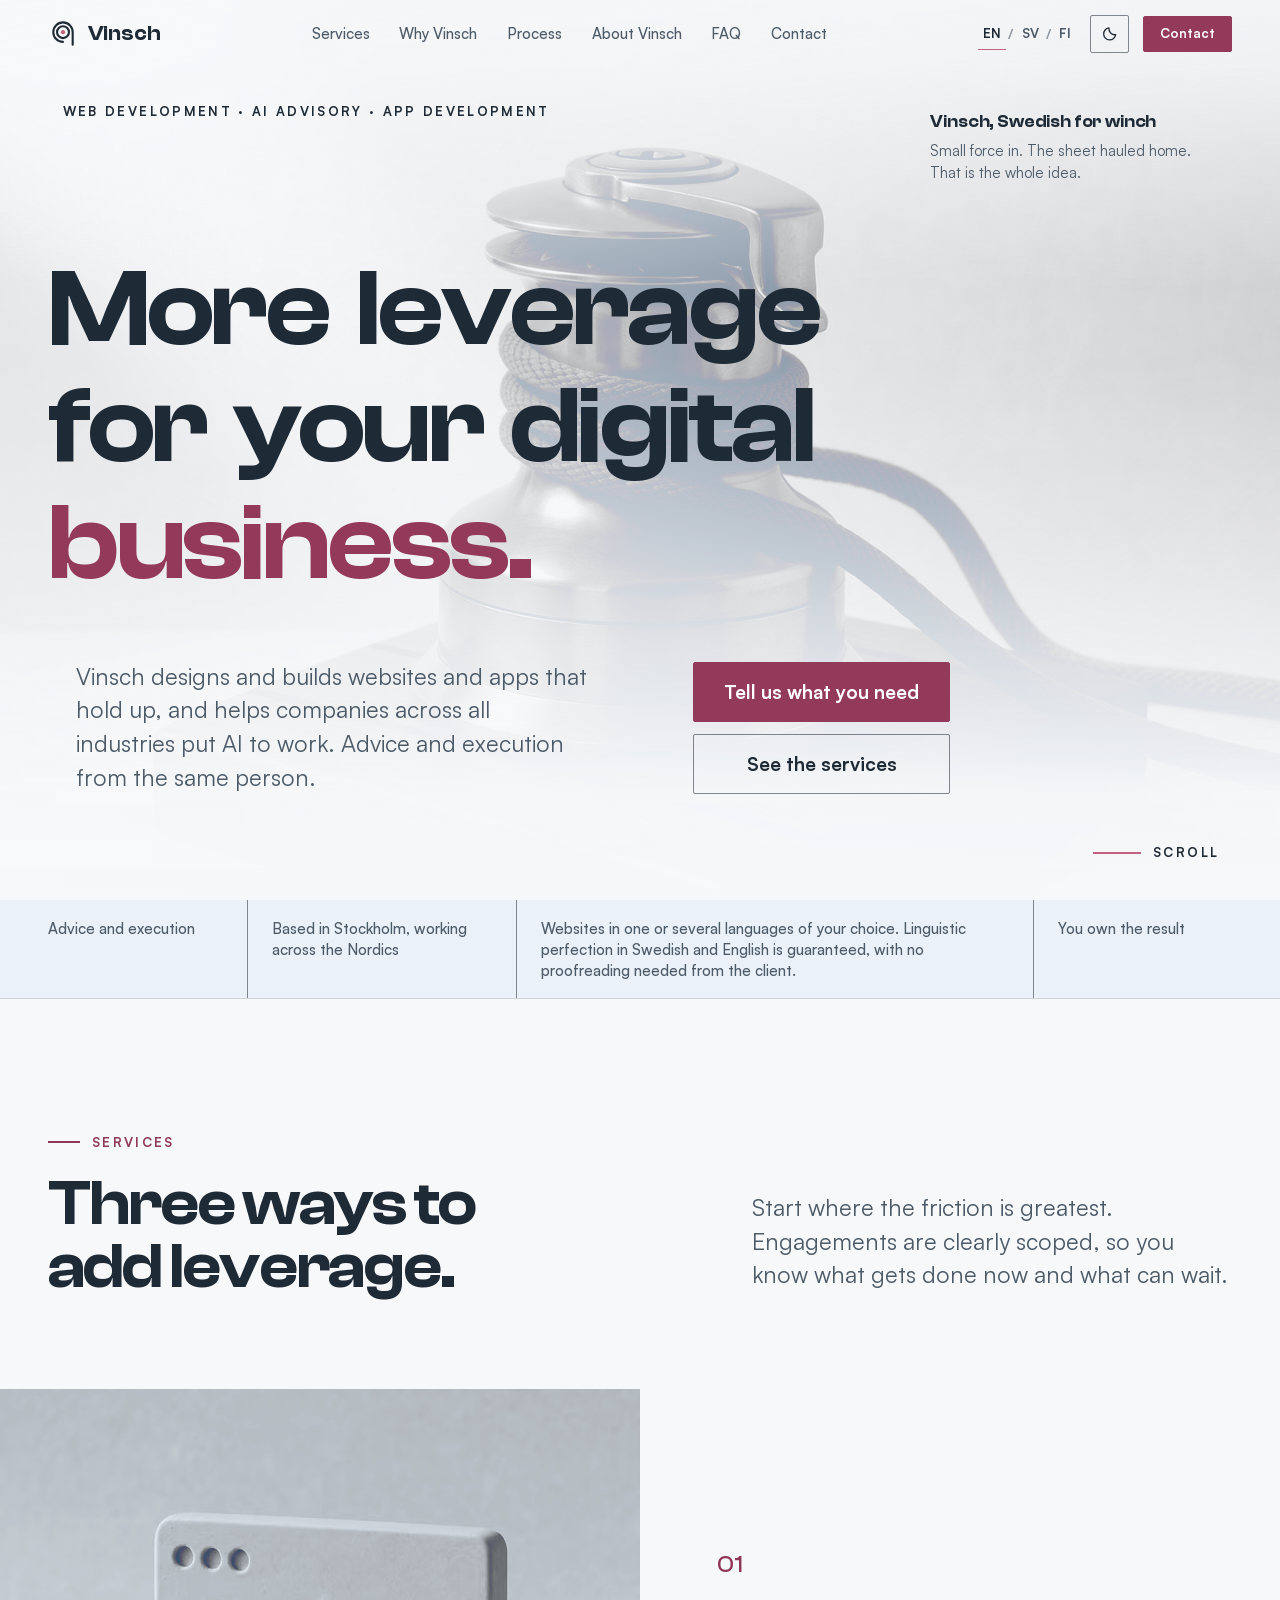
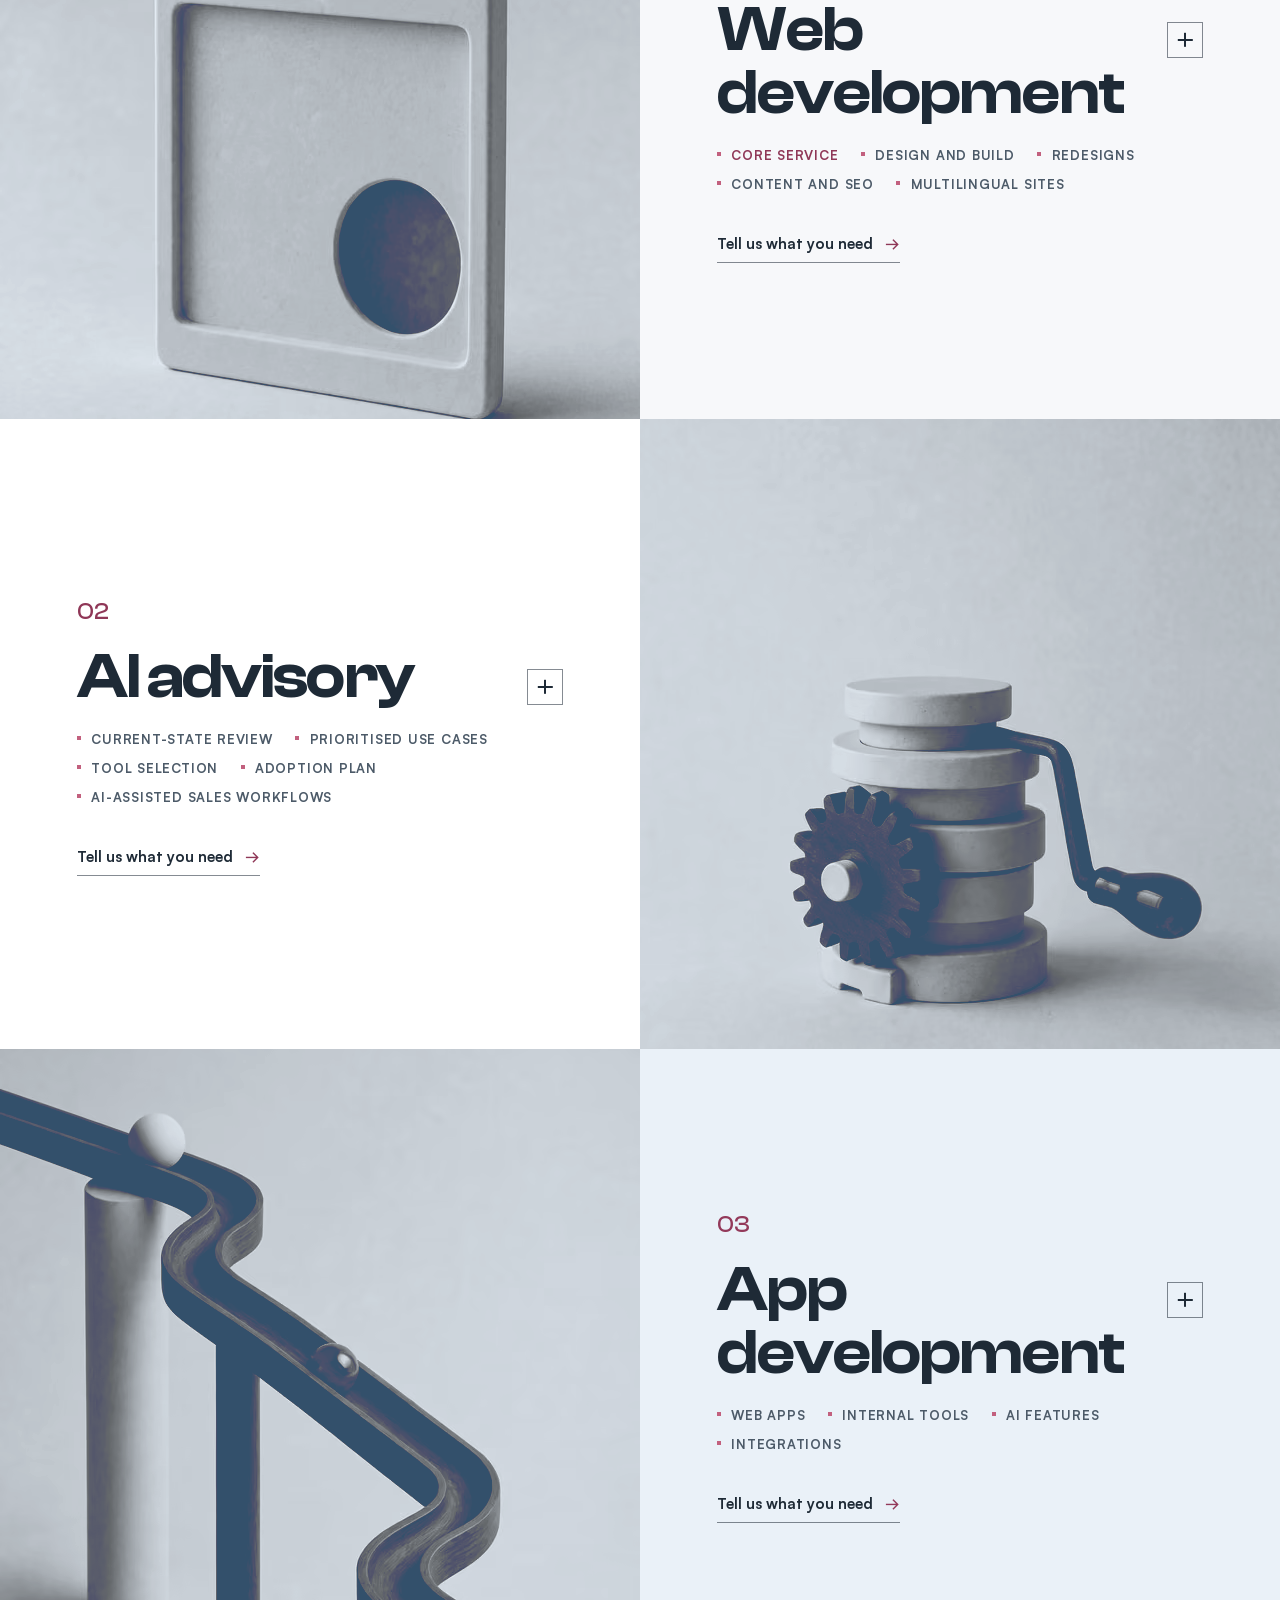
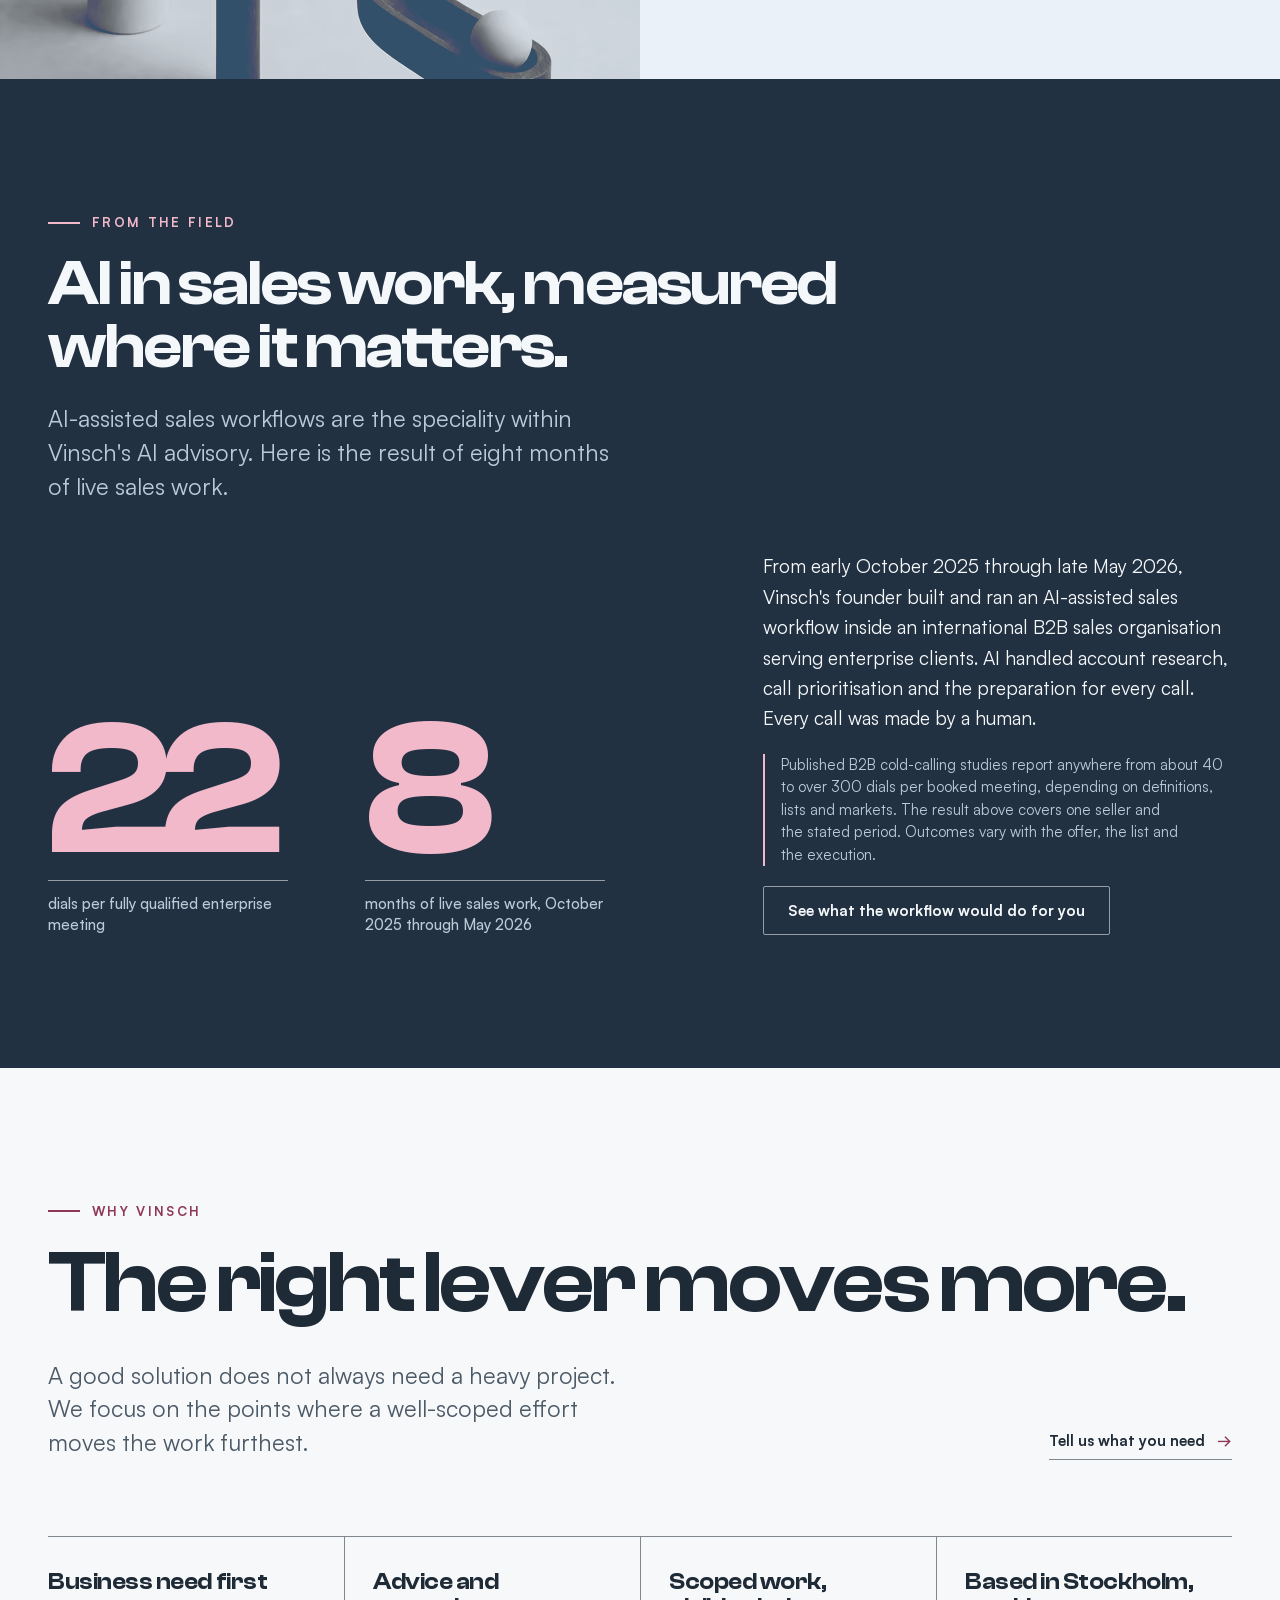
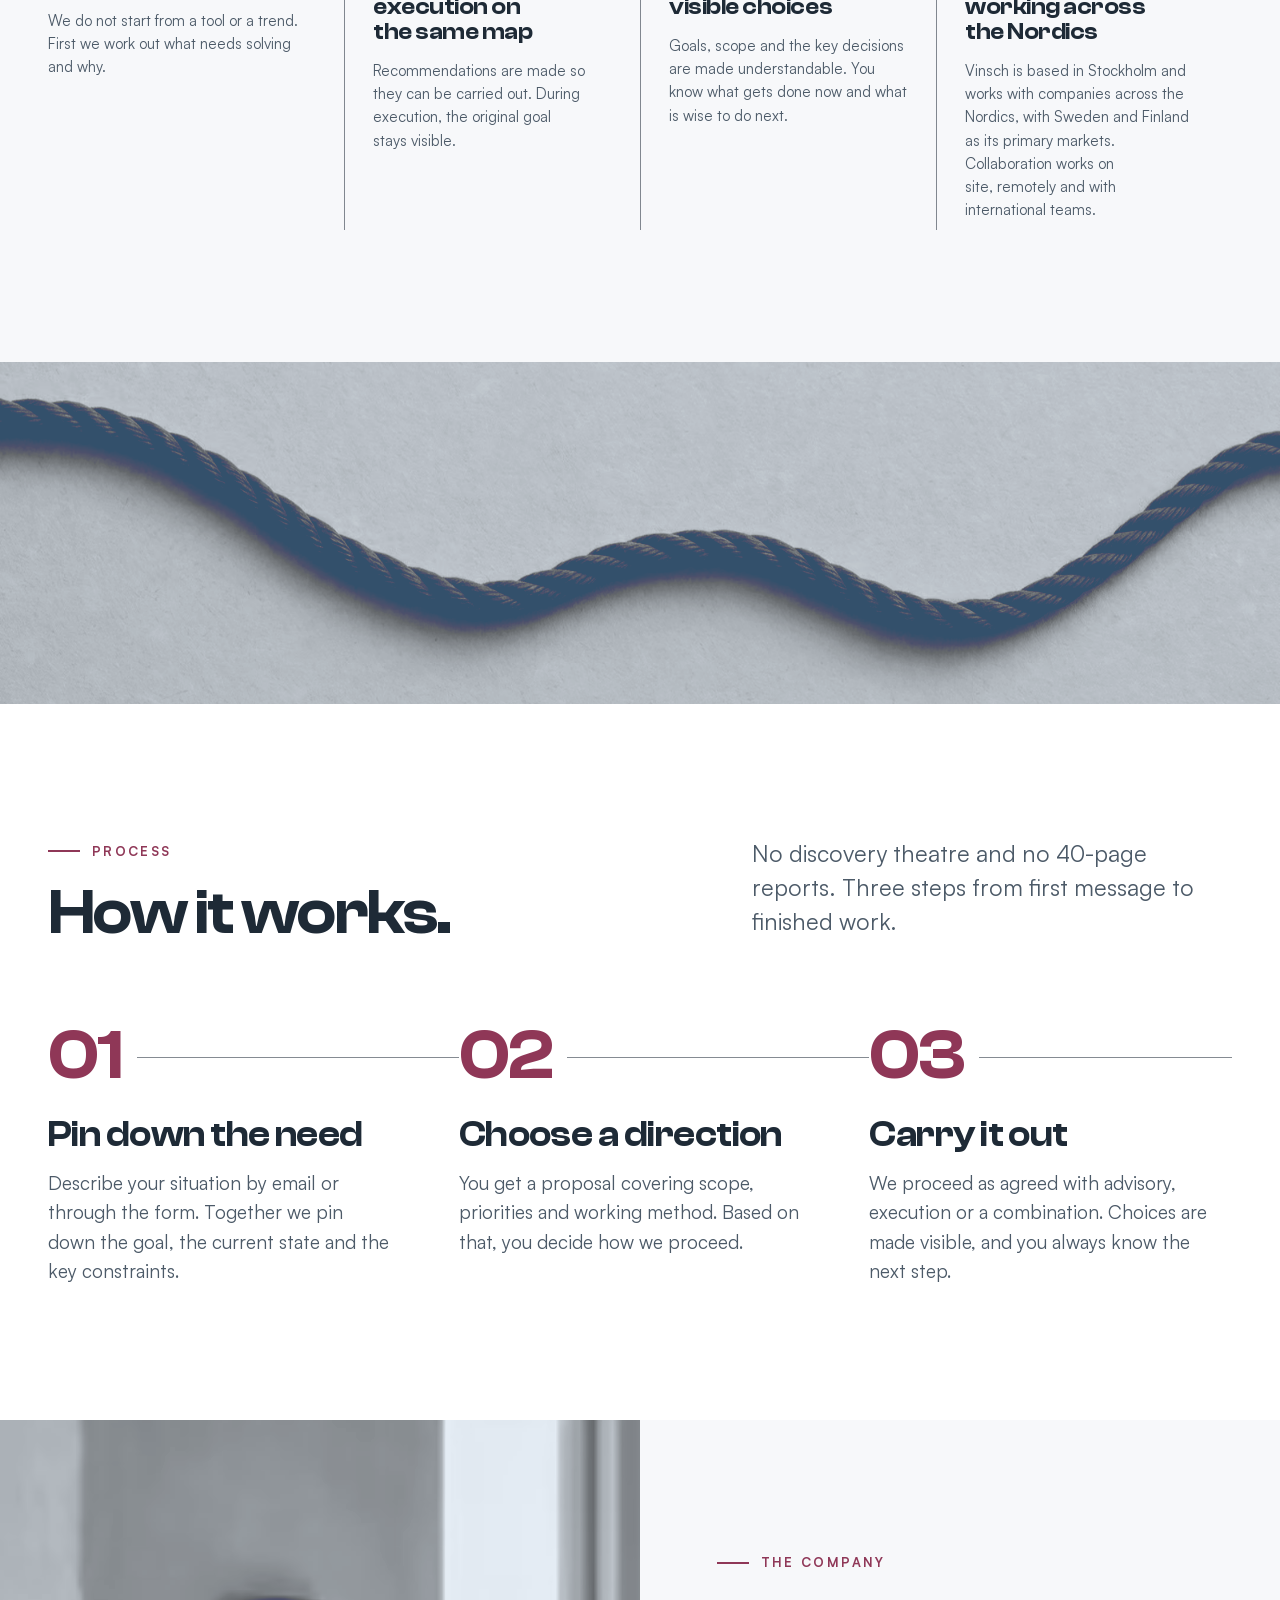
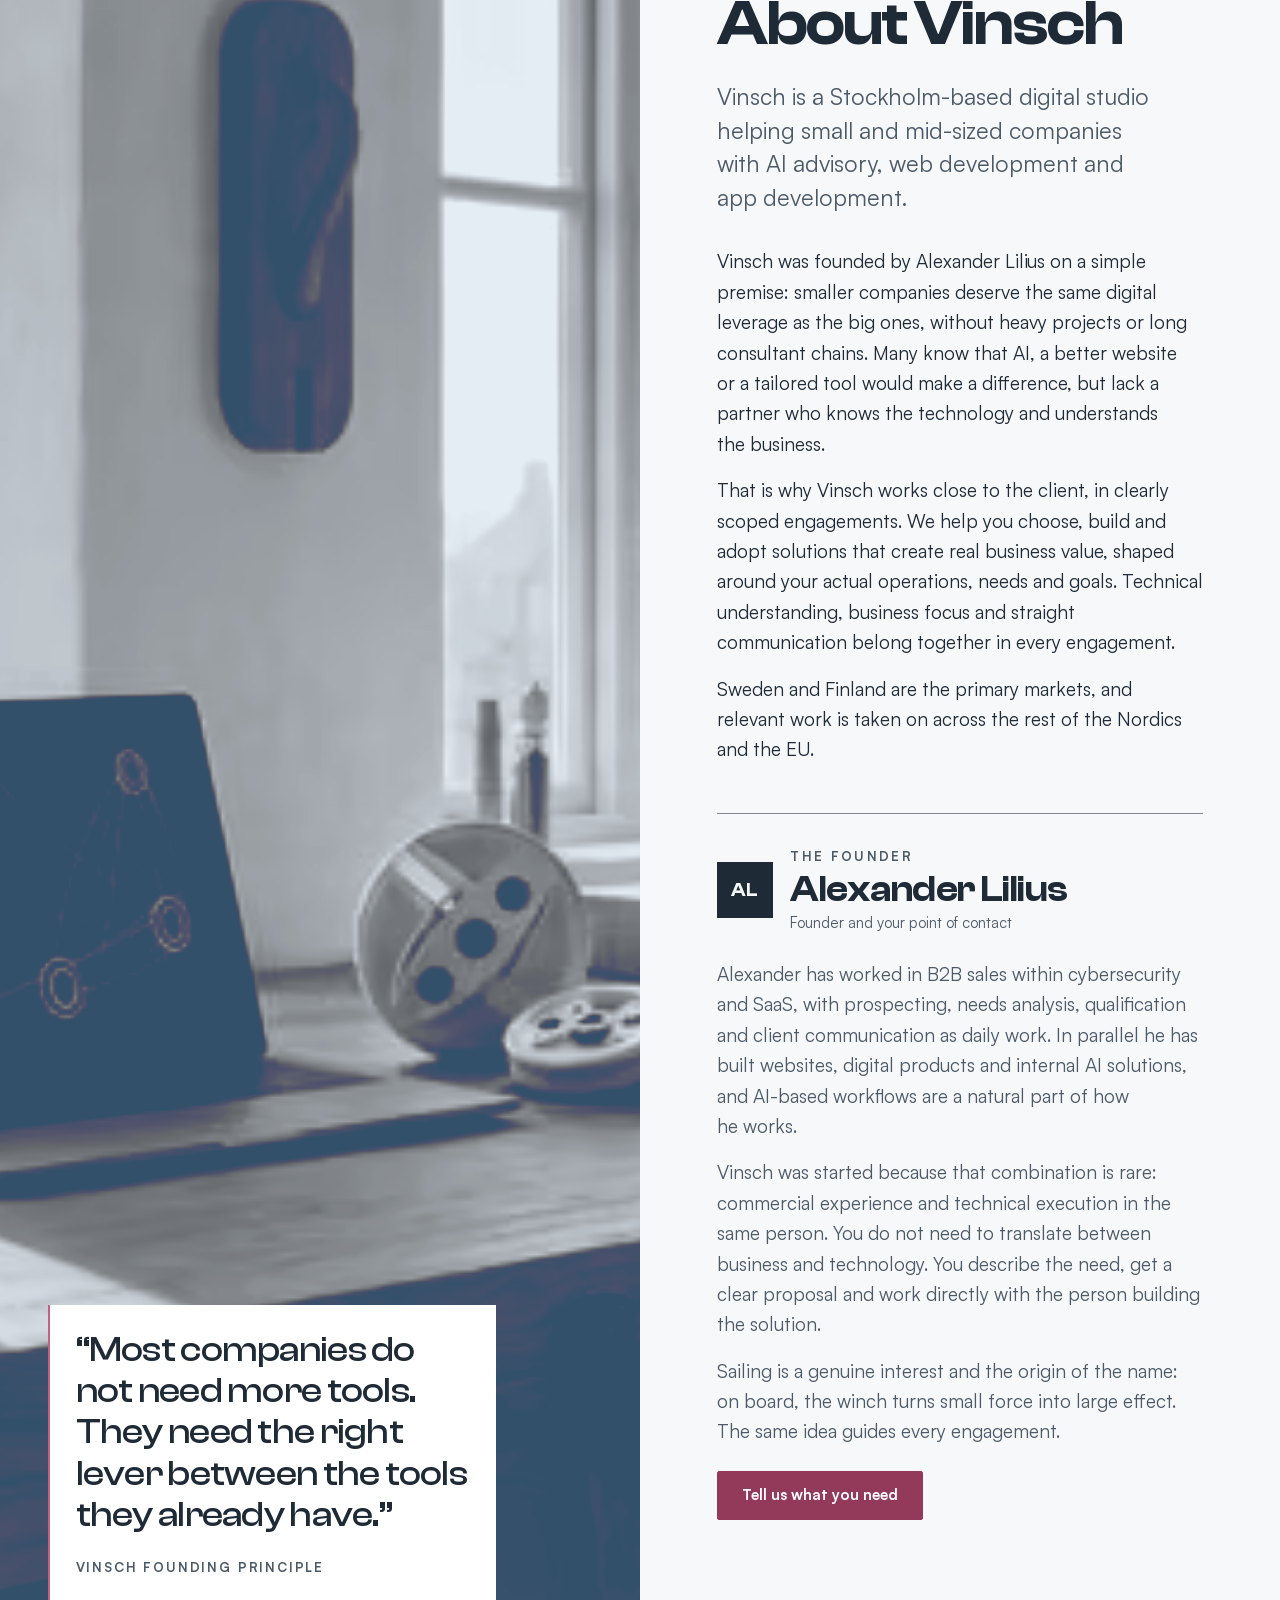
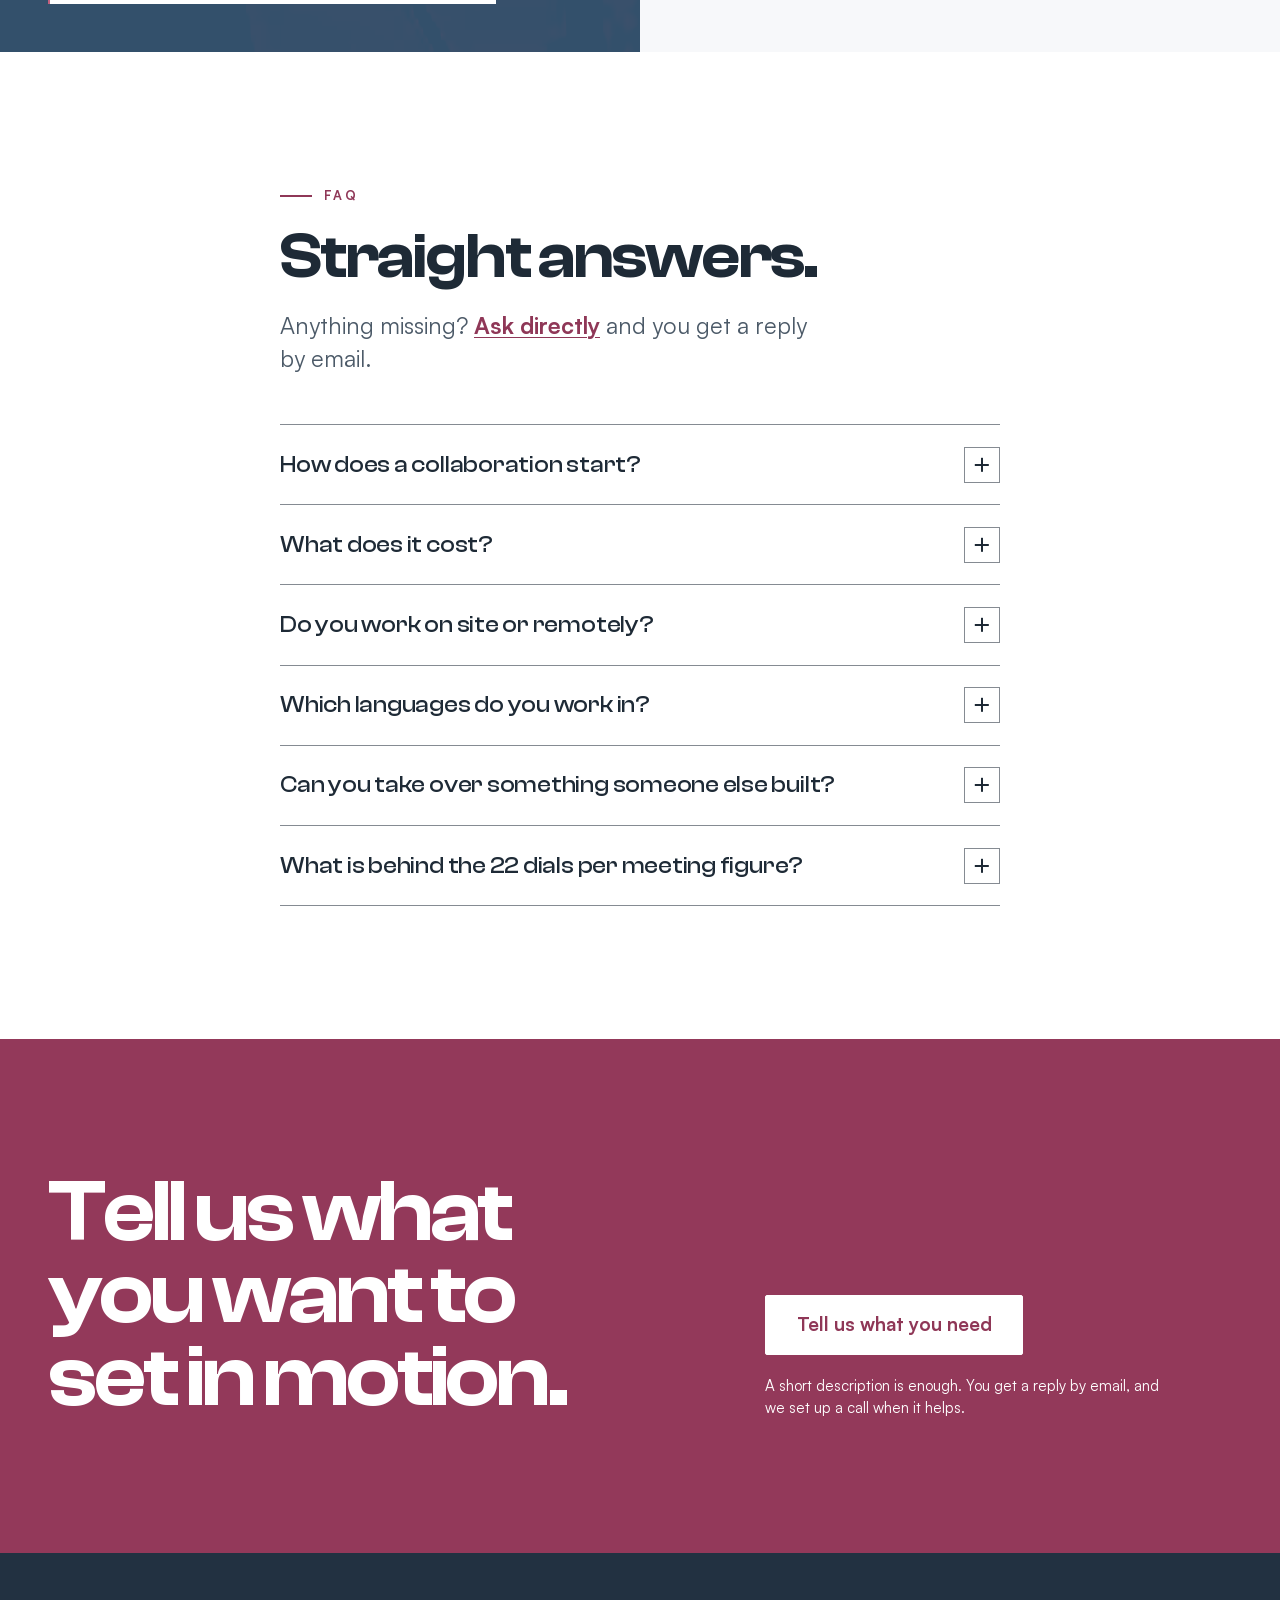
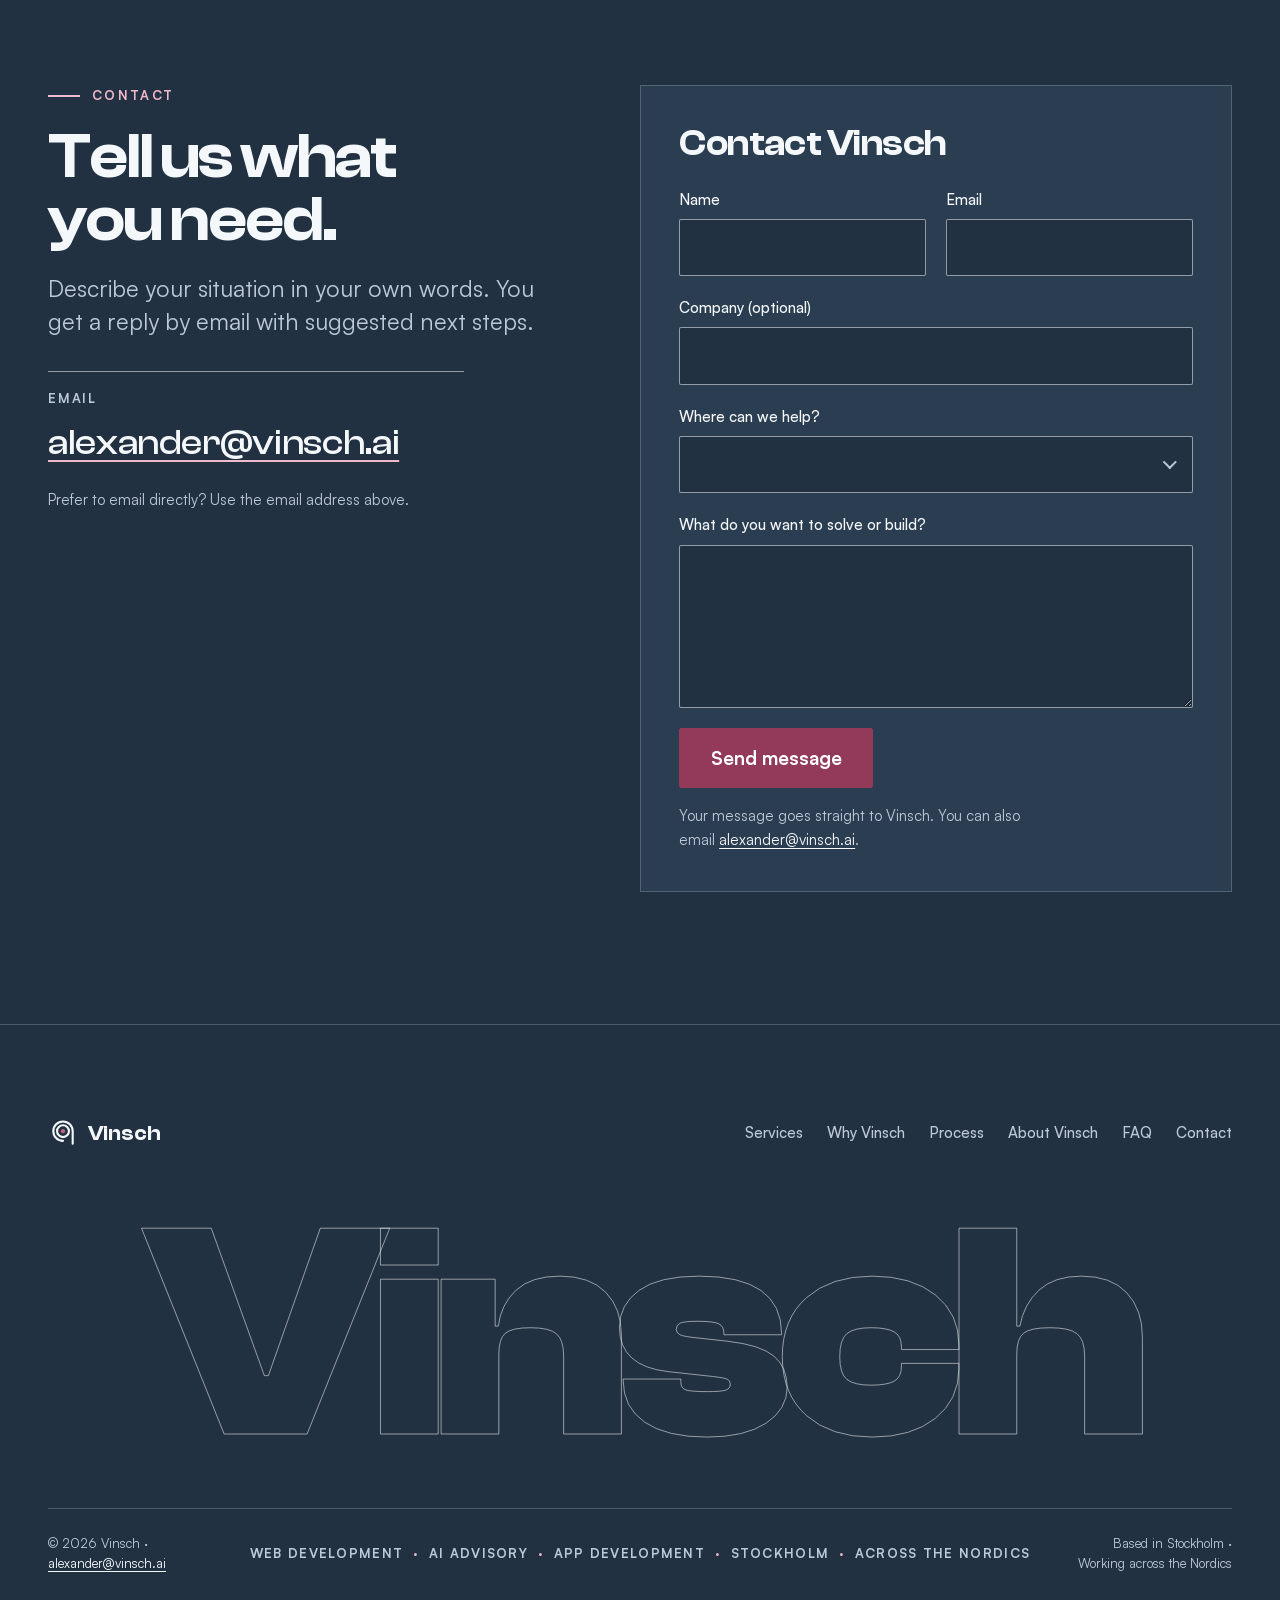
==== index.html @ b9e5c218 "Draft: line-strong 0.54 for 3:1 border contrast" ====
<!doctype html>
<html lang="en" data-theme="light" data-light-palette="dawn">
<head>
  <meta charset="utf-8">
  <meta name="viewport" content="width=device-width, initial-scale=1">
  <title>Vinsch | Web development, AI advisory and app development</title>
  <meta name="description" content="Vinsch designs and builds fast, maintainable websites and apps and helps companies across all industries put AI to work. Advice and execution from the same person. Based in Stockholm, working across the Nordics.">
  <link rel="canonical" href="https://vinsch.ai/">
  <meta property="og:type" content="website">
  <meta property="og:site_name" content="Vinsch">
  <meta property="og:title" content="Vinsch | Web development, AI advisory and app development">
  <meta property="og:description" content="Websites, AI advisory and app development for companies across all industries in the Nordics, with Sweden and Finland as primary markets. Advice and execution from the same person.">
  <meta property="og:locale" content="en_US">
  <meta property="og:locale:alternate" content="sv_SE">
  <meta property="og:locale:alternate" content="fi_FI">
  <meta property="og:url" content="https://vinsch.ai/">
  <meta property="og:image" content="https://vinsch.ai/assets/og.jpg?v=2">
  <meta property="og:image:width" content="1200">
  <meta property="og:image:height" content="630">
  <meta name="twitter:card" content="summary_large_image">
  <meta name="theme-color" content="#F7F8FA">
  <link rel="icon" type="image/svg+xml" href="favicon.svg?v=2">
  <link rel="preload" href="assets/fonts/clash-600.woff2?v=2" as="font" type="font/woff2" crossorigin>
  <link rel="preload" href="assets/fonts/satoshi-400.woff2?v=2" as="font" type="font/woff2" crossorigin>
  <link rel="preload" as="image" type="image/avif" imagesrcset="assets/hero-720.avif 720w, assets/hero-1080.avif 1080w, assets/hero-1440.avif 1440w, assets/hero-1792.avif 1792w" imagesizes="100vw">
  <style>
/* base.css: reset + foundations */
*,
*::before,
*::after {
  box-sizing: border-box;
  margin: 0;
  padding: 0;
}

html {
  -moz-text-size-adjust: none;
  -webkit-text-size-adjust: none;
  text-size-adjust: none;
  -webkit-font-smoothing: antialiased;
  -moz-osx-font-smoothing: grayscale;
  scroll-behavior: smooth;
  hanging-punctuation: first last;
  scroll-padding-top: 5rem;
}

body {
  min-height: 100dvh;
  line-height: 1.6;
  font-family: var(--font-body, sans-serif);
  font-size: var(--text-base);
  color: var(--color-text);
  background-color: var(--color-bg);
}

img,
picture,
video,
canvas,
svg {
  display: block;
  max-width: 100%;
  height: auto;
}
ul[role='list'],
ol[role='list'] {
  list-style: none;
}
input,
button,
textarea,
select {
  font: inherit;
  color: inherit;
}

h1,
h2,
h3,
h4,
h5,
h6 {
  text-wrap: balance;
  line-height: 1.15;
}
p,
li,
figcaption {
  text-wrap: pretty;
  max-width: 72ch;
}

::selection {
  background: oklch(from var(--color-primary) l c h / 0.25);
  color: var(--color-text);
}

:focus-visible {
  outline: 2px solid var(--color-primary);
  outline-offset: 3px;
  border-radius: var(--radius-sm);
}

@media (prefers-reduced-motion: reduce) {
  *,
  *::before,
  *::after {
    animation-duration: 0.01ms !important;
    animation-iteration-count: 1 !important;
    transition-duration: 0.01ms !important;
    scroll-behavior: auto !important;
  }
}

button {
  cursor: pointer;
  background: none;
  border: none;
}
table {
  border-collapse: collapse;
  width: 100%;
}

a,
button,
[role='button'],
[role='link'],
input,
textarea,
select,
summary {
  transition:
    color var(--transition-interactive),
    background var(--transition-interactive),
    border-color var(--transition-interactive),
    box-shadow var(--transition-interactive);
}

.sr-only {
  position: absolute;
  width: 1px;
  height: 1px;
  padding: 0;
  margin: -1px;
  overflow: hidden;
  clip: rect(0, 0, 0, 0);
  white-space: nowrap;
  border-width: 0;
}
/* ============================================================
   VINSCH · Koncept B: Panoramat
   Cinematic full-bleed bands. Warm paper, ink, burnt amber.
   Clash Display for display, Satoshi for text. No serif.
   ============================================================ */

@font-face {
  font-family: "Clash Display"; font-style: normal; font-weight: 500;
  src: url("assets/fonts/clash-500.woff2?v=2") format("woff2"); font-display: swap;
}
@font-face {
  font-family: "Clash Display"; font-style: normal; font-weight: 600;
  src: url("assets/fonts/clash-600.woff2?v=2") format("woff2"); font-display: swap;
}
@font-face {
  font-family: "Clash Display"; font-style: normal; font-weight: 700;
  src: url("assets/fonts/clash-700.woff2?v=2") format("woff2"); font-display: swap;
}
@font-face {
  font-family: "Satoshi"; font-style: normal; font-weight: 400;
  src: url("assets/fonts/satoshi-400.woff2?v=2") format("woff2"); font-display: swap;
}
@font-face {
  font-family: "Satoshi"; font-style: normal; font-weight: 500;
  src: url("assets/fonts/satoshi-500.woff2?v=2") format("woff2"); font-display: swap;
}
@font-face {
  font-family: "Satoshi"; font-style: normal; font-weight: 700;
  src: url("assets/fonts/satoshi-700.woff2?v=2") format("woff2"); font-display: swap;
}

/* ------------------------------------------------------------
   Tokens
   ------------------------------------------------------------ */
:root {
  /* light theme */
  --bg: #EDE7DA;
  --bg-raise: #F6F1E6;
  --bg-dim: #E3DCCB;
  --ink: #1B1916;
  --ink-soft: #5E574B;
  --line: rgba(27, 25, 22, 0.16);
  --line-strong: rgba(27, 25, 22, 0.42);
  --accent: #B4551D;
  --accent-deep: #8F3F11;
  --accent-ink: #FFF6EC;
  --accent-text: #A54C15;
  --accent-text-inverse: #DD8B4B;
  --accent-band: #A54C15;
  --inverse-bg: #211A12;
  --inverse-bg-2: #2B2218;
  --inverse-bg-3: #352B1F;
  --inverse-ink: #F2EDE2;
  --inverse-soft: #BDB2A0;
  --inverse-line: rgba(242, 237, 226, 0.18);
  --inverse-line-strong: rgba(242, 237, 226, 0.42);
  --error: #9A2E12;
  --error-inverse: #F2A387;

  /* duotone: shadow + highlight per treatment */
  --duo-shadow: #2A1F16;
  --duo-light: #E9E1CF;
  --duo-hero-shadow: #1B1916;
  --duo-hero-light: #EDE7DA;
  --scrim: 237, 231, 218;

  /* type */
  --font-display: "Clash Display", "Satoshi", sans-serif;
  --font-body: "Satoshi", system-ui, sans-serif;
  --text-xs: 0.8125rem;
  --text-sm: 0.9375rem;
  --text-base: clamp(1.0625rem, 1rem + 0.25vw, 1.1875rem);
  --text-lg: clamp(1.2rem, 1.05rem + 0.6vw, 1.45rem);
  --text-xl: clamp(1.6rem, 1.3rem + 1.2vw, 2.25rem);
  --text-statement: clamp(2.2rem, 5vw, 4.5rem);
  --text-statement-xl: clamp(3rem, 6.8vw, 6.25rem);
  --text-hero: clamp(2.7rem, 8.6vw, 7.75rem);
  --text-stat: clamp(6rem, 15vw, 14rem);

  /* rhythm */
  --band-y: clamp(5rem, 3.5rem + 6vw, 9rem);
  --band-y-sm: clamp(3.5rem, 2.5rem + 4vw, 6rem);
  --wrap: 77.5rem;
  --gutter: clamp(1.25rem, 4vw, 3rem);
  --header-h: 4.25rem;
  --radius-sm: 2px;
  --ease-out: cubic-bezier(0.16, 1, 0.3, 1);
  --ease-in-out: cubic-bezier(0.4, 0, 0.2, 1);
  --t-fast: 180ms var(--ease-out);
  --transition-interactive: 180ms var(--ease-out);
  --color-primary: var(--accent);
  --color-text: var(--ink);
  --color-bg: var(--bg);
}

[data-theme="dark"] {
  --bg: #171411;
  --bg-raise: #201C17;
  --bg-dim: #110F0C;
  --ink: #EDE6D9;
  --ink-soft: #A99F8E;
  --line: rgba(237, 230, 217, 0.16);
  --line-strong: rgba(237, 230, 217, 0.42);
  --accent: #DD8B4B;
  --accent-deep: #C26F2D;
  --accent-ink: #23150A;
  --accent-text: #DD8B4B;
  --accent-text-inverse: #DD8B4B;
  --accent-band: #DD8B4B;
  --inverse-bg: #100D0A;
  --inverse-bg-2: #1A1510;
  --inverse-bg-3: #241D16;
  --inverse-ink: #F2EDE2;
  --inverse-soft: #B0A593;
  --error: #F2A387;
  --error-inverse: #F2A387;

  --duo-shadow: #0C0A08;
  --duo-light: #8C5A36;
  --duo-hero-shadow: #0C0A08;
  --duo-hero-light: #A3612F;
  --scrim: 23, 20, 17;
}

/* Finnish display lines run long (compound words) */
html[lang="fi"] .hero__title { font-size: clamp(2.3rem, 7.6vw, 6.9rem); }
html[lang="fi"] .statement--xl { font-size: clamp(2.6rem, 5.6vw, 5.25rem); }

/* ------------------------------------------------------------
   Base
   ------------------------------------------------------------ */
html { scroll-padding-top: var(--header-h); }
body {
  background: var(--bg);
  color: var(--ink);
  font-family: var(--font-body);
  font-size: var(--text-base);
  line-height: 1.6;
  overflow-x: clip;
}
::selection { background: var(--accent); color: var(--accent-ink); }
a { text-decoration: none; color: inherit; }
p a, .qa__inner a, .lede a, .form__small a, .form__success a { text-decoration: underline; text-underline-offset: 3px; text-decoration-thickness: 1px; }
p a:hover, .lede a:hover { text-decoration-thickness: 2px; }
:focus-visible { outline: 2px solid var(--accent); outline-offset: 3px; border-radius: var(--radius-sm); }
.band--ink :focus-visible, .band--hero :focus-visible { outline-color: var(--accent-text-inverse); }
.band--accent :focus-visible { outline-color: var(--accent-ink); }

.wrap { width: min(100% - 2 * var(--gutter), var(--wrap)); margin-inline: auto; }
.wrap--narrow { width: min(100% - 2 * var(--gutter), 45rem); }

h1, h2, h3, h4 { font-family: var(--font-display); font-weight: 600; line-height: 1; letter-spacing: -0.025em; text-wrap: balance; }
h3 { font-size: var(--text-xl); letter-spacing: -0.015em; line-height: 1.08; }
p { text-wrap: pretty; }

.statement { font-size: var(--text-statement); line-height: 0.98; letter-spacing: -0.03em; max-width: 18ch; }
.statement--xl { font-size: var(--text-statement-xl); max-width: 16ch; }
.lede { font-size: var(--text-lg); line-height: 1.45; color: var(--ink-soft); max-width: 36rem; }
.band--ink .lede, .band--hero .lede { color: var(--inverse-soft); }
.lede a { color: var(--accent-text); font-weight: 700; }
.band--ink .lede a { color: var(--accent-text-inverse); }

.kicker {
  font-size: var(--text-xs); font-weight: 700; letter-spacing: 0.18em; text-transform: uppercase;
  color: var(--accent-text); display: flex; align-items: center; gap: 0.75rem; margin-bottom: 1.25rem;
}
.kicker::before { content: ""; width: 2rem; height: 2px; background: currentColor; }
.kicker--inverse { color: var(--accent-text-inverse); }
.kicker--plain { margin-bottom: 0.25rem; }
.kicker--plain::before { display: none; }

.skip-link {
  position: fixed; top: -100px; left: 1rem; z-index: 300;
  background: var(--ink); color: var(--bg); padding: 0.6rem 1rem; border-radius: var(--radius-sm);
  transition: top var(--t-fast);
}
.skip-link:focus-visible { top: 1rem; }

/* ------------------------------------------------------------
   Buttons and links (rectangular, never pills)
   ------------------------------------------------------------ */
.btn {
  display: inline-flex; align-items: center; justify-content: center; gap: 0.6rem;
  font-family: var(--font-body); font-weight: 700; font-size: var(--text-sm); line-height: 1.2;
  padding: 0.9rem 1.5rem; border-radius: var(--radius-sm); border: 1.5px solid transparent;
  cursor: pointer; text-align: center;
  transition: background var(--t-fast), color var(--t-fast), border-color var(--t-fast), transform var(--t-fast);
}
.btn--sm { padding: 0.6rem 1rem; font-size: var(--text-xs); }
.btn--lg { padding: 1.1rem 1.9rem; font-size: var(--text-base); }
.btn--solid { background: var(--accent-deep); color: var(--accent-ink); border-color: var(--accent-deep); }
[data-theme="dark"] .btn--solid { background: var(--accent); border-color: var(--accent); }
.btn--solid:hover { background: var(--ink); border-color: var(--ink); color: var(--bg); }
.band--ink .btn--solid:hover, .band--hero .btn--solid:hover { background: var(--inverse-ink); border-color: var(--inverse-ink); color: var(--inverse-bg); }
.btn--ghost { border-color: var(--line-strong); color: var(--ink); background: transparent; }
.btn--ghost:hover { border-color: var(--ink); background: var(--ink); color: var(--bg); }
.btn--inverse { border-color: var(--inverse-line-strong); color: var(--inverse-ink); }
.btn--inverse:hover { border-color: var(--inverse-ink); background: var(--inverse-ink); color: var(--inverse-bg); }
.band--hero .btn--ghost { border-color: var(--line-strong); color: var(--ink); background: rgba(var(--scrim), 0.55); }
.band--hero .btn--ghost:hover { background: var(--ink); color: var(--bg); border-color: var(--ink); }
.btn--onaccent { background: var(--accent-ink); color: var(--accent-text); border-color: var(--accent-ink); }
.btn--onaccent:hover { background: transparent; color: var(--accent-ink); border-color: var(--accent-ink); }
.btn:active { transform: translateY(1px); }

.arrow-link {
  display: inline-flex; align-items: center; gap: 0.75rem;
  font-weight: 700; font-size: var(--text-sm); color: var(--ink);
  padding: 0.35rem 0; border-bottom: 1.5px solid var(--line-strong);
  transition: border-color var(--t-fast), color var(--t-fast);
}
.arrow-link__arrow { display: inline-block; transition: transform 300ms var(--ease-out); color: var(--accent-text); }
.arrow-link:hover { border-color: var(--ink); }
.arrow-link:hover .arrow-link__arrow { transform: translateX(6px); }

/* ------------------------------------------------------------
   Bands: the composition system
   ------------------------------------------------------------ */
.band { position: relative; width: 100%; }
.band--paper { background: var(--bg); color: var(--ink); }
.band--raised { background: var(--bg-raise); color: var(--ink); }
.band--dim { background: var(--bg-dim); color: var(--ink); --accent-text: var(--accent-deep); }
[data-theme="dark"] .band--dim { --accent-text: var(--accent); }
.band--strip { background: var(--bg-dim); color: var(--ink); border-bottom: 1px solid var(--line); }
[data-theme="dark"] .band--strip { background: var(--bg-raise); }
.band--ink { background: var(--inverse-bg); color: var(--inverse-ink); }
.band--ink .kicker { color: var(--accent-text-inverse); }
.band--accent { background: var(--accent-band); color: var(--accent-ink); }

/* ------------------------------------------------------------
   Duotone surfaces
   ------------------------------------------------------------ */
.duo { position: relative; overflow: hidden; background: var(--duo-light); isolation: isolate; }
.duo__img {
  position: absolute; left: 0; top: -8%; width: 100%; height: 116%;
  object-fit: cover; object-position: center;
  filter: grayscale(1) contrast(1.06); mix-blend-mode: multiply;
  will-change: transform;
}
.duo::after {
  content: ""; position: absolute; inset: 0; background: var(--duo-shadow);
  mix-blend-mode: lighten; pointer-events: none;
}
.duo--hero { background: var(--duo-hero-light); }
.duo--hero::after { background: var(--duo-hero-shadow); }
[data-theme="dark"] .duo__img { filter: grayscale(1) contrast(1.1) brightness(0.9); }

/* ------------------------------------------------------------
   Header: transparent over the hero, solid after
   ------------------------------------------------------------ */
.header {
  position: fixed; top: 0; left: 0; right: 0; z-index: 100;
  background: transparent; border-bottom: 1px solid transparent;
  transition: background 320ms var(--ease-in-out), border-color 320ms var(--ease-in-out);
}
.header.is-scrolled { background: var(--bg); border-bottom-color: var(--line); }
.header__inner { display: flex; align-items: center; justify-content: space-between; gap: 1.5rem; height: var(--header-h); }

.brand { display: inline-flex; align-items: center; gap: 0.6rem; color: var(--ink); flex-shrink: 0; }
.brand__mark { width: 30px; height: 30px; flex: 0 0 30px; }
.brand__word { font-family: var(--font-display); font-weight: 600; font-size: 1.3rem; letter-spacing: -0.01em; }
.brand--footer { color: var(--inverse-ink); }

.nav { flex: 1 1 auto; display: flex; justify-content: center; }
.nav__list { display: flex; gap: 0.25rem; list-style: none; }
.nav__link {
  position: relative; display: inline-block; padding: 0.5rem 0.8rem;
  font-weight: 500; font-size: var(--text-sm); color: var(--ink-soft); white-space: nowrap;
}
.nav__link::after {
  content: ""; position: absolute; left: 0.8rem; right: 0.8rem; bottom: 0.2rem; height: 1.5px;
  background: var(--accent); transform: scaleX(0); transform-origin: right; transition: transform 300ms var(--ease-out);
}
.nav__link:hover { color: var(--ink); }
.nav__link:hover::after { transform: scaleX(1); transform-origin: left; }
.nav__foot { display: none; }

.header__actions { display: flex; align-items: center; gap: 0.9rem; flex-shrink: 0; }
.lang-toggle { display: inline-flex; align-items: center; gap: 0.15rem; font-size: var(--text-xs); font-weight: 700; letter-spacing: 0.08em; }
.lang-toggle__opt { padding: 0.35rem 0.3rem; color: var(--ink-soft); border-bottom: 1.5px solid transparent; border-radius: 0; }
.lang-toggle__opt:hover { color: var(--ink); }
.lang-toggle__opt.is-active { color: var(--ink); border-bottom-color: var(--accent); }
.lang-toggle__sep { color: var(--ink-soft); opacity: 0.6; }
.theme-toggle {
  width: 2.4rem; height: 2.4rem; display: grid; place-items: center; color: var(--ink);
  border: 1.5px solid var(--line-strong); background: transparent; border-radius: var(--radius-sm);
}
.theme-toggle:hover { border-color: var(--ink); }
.theme-toggle svg { width: 1.1rem; height: 1.1rem; grid-area: 1 / 1; transition: opacity 250ms var(--ease-out), rotate 400ms var(--ease-out); }
[data-theme="light"] .theme-toggle__sun { opacity: 0; rotate: 90deg; }
[data-theme="dark"] .theme-toggle__moon { opacity: 0; rotate: -90deg; }
.burger { display: none; }

@media (max-width: 1180px) {
  .burger {
    display: grid; place-items: center; align-content: center; gap: 5px;
    width: 2.4rem; height: 2.4rem; border: 1.5px solid var(--line-strong); border-radius: var(--radius-sm); background: transparent;
  }
  .burger span { display: block; width: 1.05rem; height: 2px; background: var(--ink); transition: transform 300ms var(--ease-out); }
  .burger[aria-expanded="true"] span:first-child { transform: translateY(3.5px) rotate(45deg); }
  .burger[aria-expanded="true"] span:last-child { transform: translateY(-3.5px) rotate(-45deg); }
  .nav {
    position: fixed; inset: var(--header-h) 0 0 0; z-index: 99;
    background: var(--bg); color: var(--ink);
    display: flex; flex-direction: column; justify-content: space-between;
    padding: 2rem var(--gutter) 3rem; overflow-y: auto;
    opacity: 0; visibility: hidden; translate: 0 -0.75rem;
    transition: opacity 300ms var(--ease-out), translate 300ms var(--ease-out), visibility 0s 300ms;
  }
  .nav.is-open { opacity: 1; visibility: visible; translate: 0 0; transition: opacity 350ms var(--ease-out), translate 350ms var(--ease-out); }
  body:has(.nav.is-open) .header { background: var(--bg); border-bottom-color: var(--line); }
  .nav__list { flex-direction: column; gap: 0; }
  .nav__list li { border-bottom: 1px solid var(--line); }
  .nav__link { display: block; padding: 1.1rem 0; font-family: var(--font-display); font-size: var(--text-xl); font-weight: 500; color: var(--ink); }
  .nav__link::after { display: none; }
  .nav__foot { display: grid; gap: 1rem; padding-top: 2rem; }
  .nav__foot .btn { width: 100%; }
  .nav__meta { font-size: var(--text-sm); color: var(--ink-soft); text-align: center; }
  .nav__meta a { text-decoration: underline; text-underline-offset: 3px; }
}
@media (max-width: 640px) {
  .header__cta { display: none; }
  .header__actions { gap: 0.6rem; }
}

/* ------------------------------------------------------------
   01 Hero
   ------------------------------------------------------------ */
.hero { min-height: 100svh; display: flex; flex-direction: column; overflow: hidden; color: var(--ink); }
.duo--hero { position: absolute; inset: 0; z-index: 0; }
.duo--hero .duo__img { object-position: 50% 72%; }
.hero__scrim {
  position: absolute; inset: 0; z-index: 1; pointer-events: none;
  background:
    linear-gradient(to bottom, rgba(var(--scrim), 0.92) 0%, rgba(var(--scrim), 0.85) var(--header-h), rgba(var(--scrim), 0) 30%),
    linear-gradient(to right, rgba(var(--scrim), 0.85) 0%, rgba(var(--scrim), 0.55) 34%, rgba(var(--scrim), 0) 66%),
    linear-gradient(to top, rgba(var(--scrim), 1) 0%, rgba(var(--scrim), 1) 22%, rgba(var(--scrim), 0.9) 42%, rgba(var(--scrim), 0.6) 60%, rgba(var(--scrim), 0) 100%);
}
.hero__layout {
  position: relative; z-index: 2; flex: 1 1 auto;
  display: grid; grid-template-columns: 1fr minmax(0, 20rem);
  grid-template-rows: auto 1fr; align-items: end;
  padding: calc(var(--header-h) + 1.5rem) 0 5rem; gap: 1.5rem 3rem;
}
.hero__kicker {
  grid-column: 1; grid-row: 1; align-self: start; justify-self: start;
  font-size: var(--text-xs); font-weight: 700; letter-spacing: 0.18em; text-transform: uppercase;
  color: var(--ink); background: rgba(var(--scrim), 0.92); padding: 0.55rem 0.8rem; border-left: 2px solid var(--accent);
}
.hero__stack { grid-column: 1 / -1; grid-row: 2; align-self: end; min-width: 0; display: grid; gap: clamp(1.25rem, 2.5vw, 2rem); }
.hero__title { font-size: var(--text-hero); font-weight: 600; line-height: 0.9; letter-spacing: -0.03em; word-spacing: 0.12em; text-wrap: initial; }
.hero__line { display: block; overflow: hidden; padding: 0.04em 0 0.16em; margin-bottom: -0.16em; white-space: nowrap; }
.hero__word { display: inline-block; transform: translateY(112%); }
.hero__title em { font-style: normal; color: var(--accent-text); }
[data-theme="dark"] .hero__title em { color: var(--accent); }
/* light theme: the paper duotone is too bright behind display type, so each line sits on its own scrim strip */
[data-theme="light"] .hero__title { margin-left: -0.4rem; }
[data-theme="light"] .hero__line { display: table; background: rgba(var(--scrim), 0.9); padding: 0.06em 0.4rem 0.14em; margin: 0 0 -0.04em; }
[data-theme="light"] .hero__title em { color: var(--accent-deep); }
@media (min-width: 881px) {
  [data-theme="light"] .hero__scrim {
    background:
      linear-gradient(to bottom, rgba(var(--scrim), 0.92) 0%, rgba(var(--scrim), 0.85) var(--header-h), rgba(var(--scrim), 0) 30%),
      linear-gradient(to right, rgba(var(--scrim), 0.55) 0%, rgba(var(--scrim), 0.25) 34%, rgba(var(--scrim), 0) 60%),
      linear-gradient(to top, rgba(var(--scrim), 1) 0%, rgba(var(--scrim), 0.95) 18%, rgba(var(--scrim), 0.7) 36%, rgba(var(--scrim), 0.3) 55%, rgba(var(--scrim), 0) 100%);
  }
}
.hero__panel {
  display: grid; gap: 1.25rem 2.5rem; max-width: 40rem;
  background: rgba(var(--scrim), 0.92); padding: 1.5rem 1.6rem 1.6rem; border-left: 2px solid var(--accent);
}
.hero__lede { font-size: var(--text-lg); line-height: 1.45; color: var(--ink-soft); max-width: 32rem; }
@media (min-width: 1100px) {
  .hero__panel { grid-template-columns: minmax(0, 1fr) auto; align-items: end; max-width: 58rem; }
  .hero__cta { flex-direction: column; align-items: stretch; }
}
.hero__cta { display: flex; flex-wrap: wrap; gap: 0.75rem; }
.hero__note {
  grid-column: 2; grid-row: 1; align-self: start; justify-self: end;
  display: grid; gap: 0.35rem; max-width: 20rem; font-size: var(--text-sm); line-height: 1.45;
  background: rgba(var(--scrim), 0.92); padding: 1rem 1.15rem; border-top: 2px solid var(--accent); color: var(--ink-soft);
}
.hero__note strong { font-family: var(--font-display); font-weight: 600; font-size: 1.05rem; color: var(--ink); letter-spacing: -0.01em; }
.hero__scroll {
  position: absolute; right: 0; bottom: 1.75rem; z-index: 3;
  display: inline-flex; align-items: center; gap: 0.75rem;
  font-size: var(--text-xs); font-weight: 700; letter-spacing: 0.18em; text-transform: uppercase; color: var(--ink);
  background: rgba(var(--scrim), 0.92); padding: 0.55rem 0.8rem;
}
.hero__scroll-line { position: relative; width: 3rem; height: 2px; background: var(--line-strong); overflow: hidden; }
.hero__scroll-line::after { content: ""; position: absolute; inset: 0; background: var(--accent); transform-origin: left; animation: scrollHint 2s var(--ease-in-out) infinite; }
@keyframes scrollHint { 0% { transform: scaleX(0); } 55% { transform: scaleX(1); transform-origin: left; } 56% { transform-origin: right; } 100% { transform: scaleX(0); transform-origin: right; } }

/* intro motion */
@keyframes rise { to { transform: translateY(0); } }
@keyframes fadeUp { from { opacity: 0; transform: translateY(18px); } to { opacity: 1; transform: none; } }
html.js .hero__word { animation: rise 1.1s var(--ease-out) forwards; }
html.js .hero__line:nth-child(2) .hero__word { animation-delay: 0.12s; }
html.js .hero__line:nth-child(3) .hero__word { animation-delay: 0.24s; }
html.js .hero__kicker, html.js .hero__panel, html.js .hero__note, html.js .hero__scroll { opacity: 0; animation: fadeUp 0.9s var(--ease-out) forwards; }
html.js .hero__kicker { animation-delay: 0.1s; }
html.js .hero__panel { animation-delay: 0.55s; }
html.js .hero__note { animation-delay: 0.7s; }
html.js .hero__scroll { animation-delay: 0.9s; }
html:not(.js) .hero__word { transform: none; }

@media (max-width: 880px) {
  .hero { min-height: 100svh; }
  .duo--hero .duo__img { top: -95%; height: 160%; object-position: 38% 0; }
  .hero__scrim {
    background:
      linear-gradient(to bottom, rgba(var(--scrim), 0.92) 0%, rgba(var(--scrim), 0.88) var(--header-h), rgba(var(--scrim), 0) 22%),
      linear-gradient(to top, rgba(var(--scrim), 0.95) 0%, rgba(var(--scrim), 0.7) 30%, rgba(var(--scrim), 0.2) 50%, rgba(var(--scrim), 0) 62%);
  }
  .hero__layout { grid-template-columns: 1fr; grid-template-rows: auto 1fr auto auto; padding-bottom: 2.5rem; gap: 1.25rem; }
  .hero__stack { grid-row: 2; grid-column: 1; gap: 1.1rem; margin-top: clamp(6rem, 16svh, 10rem); }
  @media (max-height: 780px) {
    .hero__stack { margin-top: 3.5rem; gap: 0.9rem; }
    .hero__panel { padding: 1rem 1rem 1.1rem; }
    .hero__lede { font-size: 0.95rem; }
  }
  .hero__title { margin-left: -0.4rem; }
  .hero__line { display: table; background: rgba(var(--scrim), 0.92); padding: 0.06em 0.4rem 0.14em; margin: 0 0 -0.04em; }
  .hero__note { grid-row: 3; grid-column: 1; justify-self: stretch; max-width: none; align-self: end; }
  .hero__scroll { position: static; grid-row: 4; grid-column: 1; justify-self: start; }
  .hero__panel { padding: 1.2rem 1.1rem 1.25rem; }
  .hero__cta .btn { flex: 1 1 auto; }
}

/* ------------------------------------------------------------
   02 USP strip
   ------------------------------------------------------------ */
.usp { display: grid; grid-template-columns: 1fr 1.35fr 2.6fr 1fr; list-style: none; }
.usp__item {
  font-size: var(--text-sm); font-weight: 500; line-height: 1.4; color: var(--ink-soft);
  padding: 1.1rem 1.5rem 1.1rem 0; max-width: none;
}
.usp__item + .usp__item { padding-left: 1.5rem; border-left: 1px solid var(--line-strong); }
@media (max-width: 1024px) {
  .usp { grid-template-columns: 1fr 1fr; }
  .usp__item { padding: 1rem 1.25rem 1rem 0; }
  .usp__item + .usp__item { padding-left: 1.25rem; }
  .usp__item:nth-child(3) { border-left: 0; padding-left: 0; grid-column: 1 / -1; border-top: 1px solid var(--line-strong); }
  .usp__item:nth-child(4) { grid-column: 1 / -1; border-left: 0; padding-left: 0; border-top: 1px solid var(--line-strong); }
}
@media (max-width: 560px) {
  .usp { grid-template-columns: 1fr; }
  .usp__item, .usp__item + .usp__item { padding: 0.9rem 0; border-left: 0; }
  .usp__item + .usp__item { border-top: 1px solid var(--line-strong); }
}

/* ------------------------------------------------------------
   03 Services: intro + split panels
   ------------------------------------------------------------ */
.svc-intro { padding: var(--band-y) 0 var(--band-y-sm); }
.svc-intro__grid { display: grid; grid-template-columns: 1.3fr 1fr; gap: 2rem 4rem; align-items: end; }
.svc-intro__grid .lede { justify-self: end; max-width: 30rem; padding-bottom: 0.4rem; }
@media (max-width: 880px) {
  .svc-intro__grid { grid-template-columns: 1fr; }
  .svc-intro__grid .lede { justify-self: start; }
}

.svc-stack { list-style: none; }
.svc-panel, .step, .why__col, .usp__item, .contact__channels li, .nav__list li { max-width: none; }
.svc-panel { display: grid; grid-template-columns: 1fr 1fr; min-height: 70vh; }
.svc-panel__media { position: relative; min-height: 100%; }
.svc-panel--flip .svc-panel__media { order: 2; }
.svc-panel__text { display: flex; align-items: center; padding: clamp(3rem, 6vw, 6rem) clamp(1.5rem, 6vw, 6rem); }
.svc-panel__inner { width: min(100%, 34rem); margin-inline: auto; }
.svc-panel__no { font-family: var(--font-display); font-weight: 500; font-size: var(--text-lg); color: var(--accent-text); margin-bottom: 1rem; letter-spacing: 0.02em; }
.svc-panel__title { font-size: var(--text-statement); line-height: 0.98; letter-spacing: -0.03em; margin-bottom: 1.25rem; }
.svc-panel__desc { color: var(--ink-soft); line-height: 1.55; margin-bottom: 1.5rem; }
.svc-panel__tags { display: flex; flex-wrap: wrap; gap: 0.5rem 1.4rem; list-style: none; font-size: var(--text-xs); font-weight: 700; letter-spacing: 0.06em; text-transform: uppercase; color: var(--ink-soft); margin-bottom: 2rem; }
.svc-panel__tags li { position: relative; padding-left: 0.9rem; max-width: none; }
.svc-panel__tags li::before { content: ""; position: absolute; left: 0; top: 0.55em; width: 4px; height: 4px; background: var(--accent); }
.svc-panel__flag { color: var(--accent-text); }
.svc-panel__flag::before { background: var(--accent-text); }

/* Accordion: hela rubrikraden är knapp, brödtexten ligger i en expanderbar panel. Utan JS visas allt. */
.svc-panel__toggle {
  display: flex; align-items: flex-start; justify-content: space-between; gap: 1rem; width: 100%;
  font: inherit; letter-spacing: inherit; line-height: inherit; color: inherit; text-align: left;
  background: transparent; border: 0; border-radius: 0; padding: 0; cursor: pointer;
}
.svc-panel__toggle:hover .svc-panel__label { color: var(--accent-text); }
.svc-panel__toggle:focus-visible { outline: 2px solid var(--accent); outline-offset: 6px; }
.svc-panel__label { min-width: 0; transition: color var(--t-fast); }
.svc-panel__text, .svc-panel__inner, .svc-panel__title { min-width: 0; }
.svc-panel__icon {
  position: relative; flex: 0 0 2.25rem; width: 2.25rem; height: 2.25rem; margin-top: 0.35em;
  border: 1.5px solid var(--line-strong); color: var(--ink); background: transparent;
  transition: background var(--t-fast), border-color var(--t-fast), color var(--t-fast);
}
.svc-panel__icon::before, .svc-panel__icon::after {
  content: ""; position: absolute; left: 50%; top: 50%; width: 0.9rem; height: 2px; background: currentColor;
  translate: -50% -50%; transition: rotate 300ms var(--ease-out);
}
.svc-panel__icon::after { rotate: 90deg; }
.svc-panel__toggle[aria-expanded="true"] .svc-panel__icon { background: var(--accent-deep); border-color: var(--accent-deep); color: var(--accent-ink); }
.svc-panel__toggle[aria-expanded="true"] .svc-panel__icon::after { rotate: 0deg; }
.svc-panel__toggle:hover .svc-panel__icon { border-color: var(--ink); }
.svc-panel__body { display: grid; grid-template-rows: 1fr; }
.svc-panel__body-inner { overflow: hidden; min-height: 0; }
html.js .svc-panel__body { grid-template-rows: 0fr; transition: grid-template-rows 380ms var(--ease-out), visibility 0s linear 380ms; visibility: hidden; }
html.js .svc-panel__body.is-open { grid-template-rows: 1fr; visibility: visible; transition-delay: 0s; }
html.js .svc-panel__desc { opacity: 0; transform: translateY(8px); transition: opacity 260ms var(--ease-out), transform 320ms var(--ease-out); }
html.js .svc-panel__body.is-open .svc-panel__desc { opacity: 1; transform: none; transition-delay: 90ms; }

@media (min-width: 881px) and (min-height: 640px) and (prefers-reduced-motion: no-preference) {
  html.js .svc-panel { position: sticky; top: 0; }
}
@media (max-width: 880px) {
  .svc-panel { grid-template-columns: 1fr; min-height: 0; }
  .svc-panel__title { overflow-wrap: break-word; hyphens: auto; }
  .svc-panel__media { aspect-ratio: 16 / 9; min-height: 0; order: 0; }
  .svc-panel--flip .svc-panel__media { order: 0; }
  .svc-panel__text { padding: 2.5rem var(--gutter) 3.5rem; }
  /* stacked layout: the toggle icon sits on the number row so long titles (Finnish compounds) keep full width; the whole title row is still the button */
  .svc-panel__inner { position: relative; }
  .svc-panel__icon { position: absolute; right: 0; top: -0.25rem; margin-top: 0; }
  .svc-panel__no { padding-right: 3rem; }
}

/* ------------------------------------------------------------
   04 Case: ink inverse
   ------------------------------------------------------------ */
.case { padding: var(--band-y) 0; }
.case__grid { display: grid; grid-template-columns: 1.15fr 0.85fr; gap: 3rem 5rem; align-items: end; }
.case__head { grid-column: 1 / -1; }
.case__head .statement { max-width: 20ch; margin-bottom: 1.5rem; }
.case__stats { display: flex; flex-wrap: wrap; gap: 2rem clamp(2rem, 6vw, 6rem); align-items: flex-end; }
.stat { display: grid; gap: 0.5rem; }
.stat__num {
  font-family: var(--font-display); font-weight: 600; font-size: var(--text-stat); line-height: 0.85; letter-spacing: -0.05em;
  color: var(--accent-text-inverse); font-variant-numeric: tabular-nums;
}
.stat__label { font-size: var(--text-sm); font-weight: 500; line-height: 1.4; color: var(--inverse-soft); max-width: 15rem; border-top: 1px solid var(--inverse-line-strong); padding-top: 0.75rem; }
.case__body { display: grid; gap: 1.25rem; align-content: end; justify-items: start; }
.case__text { line-height: 1.6; }
.case__note { font-size: var(--text-sm); line-height: 1.5; color: var(--inverse-soft); border-left: 2px solid var(--accent-text-inverse); padding-left: 1rem; }
@media (max-width: 880px) {
  .case__grid { grid-template-columns: 1fr; gap: 2.5rem; }
}

/* ------------------------------------------------------------
   05 Why: paper band with hairline columns
   ------------------------------------------------------------ */
.why { padding: var(--band-y) 0; }
.why__head { margin-bottom: clamp(3rem, 6vw, 5rem); }
.why__head .statement--xl { max-width: 20ch; margin-bottom: 2rem; }
.why__ledeRow { display: flex; flex-wrap: wrap; justify-content: space-between; align-items: flex-end; gap: 1.5rem 3rem; }
.why__cols { display: grid; grid-template-columns: repeat(4, 1fr); list-style: none; border-top: 1px solid var(--line-strong); }
.why__col { padding: 2rem 1.75rem 0.5rem 0; }
.why__col + .why__col { border-left: 1px solid var(--line-strong); padding-left: 1.75rem; }
.why__col h3 { font-size: var(--text-lg); font-weight: 600; margin-bottom: 0.9rem; letter-spacing: -0.02em; }
.why__col p { color: var(--ink-soft); font-size: var(--text-sm); line-height: 1.55; max-width: none; }
@media (max-width: 1024px) {
  .why__cols { grid-template-columns: 1fr 1fr; border-top: 0; }
  .why__col, .why__col + .why__col { border-left: 0; padding: 1.75rem 1.5rem 1.75rem 0; border-top: 1px solid var(--line-strong); }
  .why__col:nth-child(even) { border-left: 1px solid var(--line-strong); padding-left: 1.5rem; padding-right: 0; }
}
@media (max-width: 560px) {
  .why__cols { grid-template-columns: 1fr; }
  .why__col:nth-child(even) { border-left: 0; padding-left: 0; }
  .why__col { padding-right: 0; }
}

/* ------------------------------------------------------------
   06 Flow: panoramic divider
   ------------------------------------------------------------ */
.band--flow { height: clamp(12rem, 38vh, 26rem); }
.band--flow .duo__img { object-position: center; }

/* ------------------------------------------------------------
   07 Process: horizontal strip
   ------------------------------------------------------------ */
.process { padding: var(--band-y) 0; --stepno: clamp(3.25rem, 5.5vw, 5rem); }
.process__head { display: grid; grid-template-columns: 1.3fr 1fr; gap: 2rem 4rem; align-items: end; margin-bottom: clamp(3rem, 6vw, 5rem); }
.process__head .lede { justify-self: end; max-width: 30rem; padding-bottom: 0.4rem; }
.steps { position: relative; display: grid; grid-template-columns: repeat(3, 1fr); gap: 3rem; list-style: none; }
.steps::before { content: ""; position: absolute; left: 0; right: 0; top: calc(var(--stepno) * 0.5); height: 1px; background: var(--line-strong); }
.step { position: relative; }
.step__no {
  position: relative; display: inline-block; font-family: var(--font-display); font-weight: 600; font-size: var(--stepno); line-height: 1; letter-spacing: -0.03em;
  color: var(--accent-text); background: var(--bg-raise); padding-right: 1rem; margin-bottom: 1.5rem;
}
.step__title { font-size: var(--text-xl); margin-bottom: 0.9rem; }
.step__desc { color: var(--ink-soft); line-height: 1.55; max-width: 28rem; }
@media (max-width: 880px) {
  .process__head { grid-template-columns: 1fr; }
  .process__head .lede { justify-self: start; }
  .steps { grid-template-columns: 1fr; gap: 2.5rem; padding-left: calc(var(--stepno) * 0.5); }
  .steps::before { top: 0; bottom: 0; left: calc(var(--stepno) * 0.5); right: auto; width: 1px; height: auto; }
  .step { padding-left: 1.75rem; }
  .step__no { margin-left: calc(var(--stepno) * -0.5 - 1.75rem); padding: 0 1rem; background: var(--bg-raise); }
}

/* ------------------------------------------------------------
   08 About: split band
   ------------------------------------------------------------ */
.about__split { display: grid; grid-template-columns: 1fr 1fr; }
.about__media { position: relative; min-height: 100%; margin: 0; }
@media (min-width: 881px) { .about__media { position: sticky; top: 0; height: 100vh; height: 100svh; } }
.about__quote {
  position: absolute; z-index: 2; left: clamp(1.25rem, 4vw, 3rem); right: clamp(1.25rem, 4vw, 3rem); bottom: clamp(1.25rem, 4vw, 3rem);
  max-width: 28rem; background: rgba(var(--scrim), 0.94); padding: 1.5rem 1.6rem; border-left: 2px solid var(--accent);
}
.about__quote p { font-family: var(--font-display); font-weight: 500; font-size: var(--text-xl); line-height: 1.15; letter-spacing: -0.02em; color: var(--ink); margin-bottom: 0.9rem; }
.about__quote cite { font-style: normal; font-size: var(--text-xs); font-weight: 700; letter-spacing: 0.14em; text-transform: uppercase; color: var(--ink-soft); }
.about__text { padding: var(--band-y) clamp(1.5rem, 6vw, 6rem); }
.about__inner { width: min(100%, 36rem); margin-inline: auto; }
.about__inner .statement { margin-bottom: 1.5rem; }
.about__body { display: grid; gap: 1rem; margin: 2rem 0 3rem; }
.about__body p { line-height: 1.6; }
.founder { border-top: 1px solid var(--line-strong); padding-top: 2rem; display: grid; gap: 1rem; }
.founder__head { display: flex; align-items: center; gap: 1.1rem; margin-bottom: 0.5rem; }
.founder__monogram {
  display: grid; place-items: center; width: 3.5rem; height: 3.5rem; flex: 0 0 3.5rem;
  font-family: var(--font-display); font-weight: 600; font-size: 1.15rem; letter-spacing: 0.02em;
  background: var(--ink); color: var(--bg);
}
.founder__name { font-size: var(--text-xl); margin: 0.1rem 0; }
.founder__role { font-size: var(--text-sm); color: var(--ink-soft); }
.founder p { color: var(--ink-soft); line-height: 1.6; }
.founder .btn { justify-self: start; margin-top: 0.5rem; }
@media (max-width: 880px) {
  .about__split { grid-template-columns: 1fr; }
  .about__media { aspect-ratio: 4 / 5; min-height: 0; }
  .about__text { padding: var(--band-y-sm) var(--gutter) var(--band-y); }
}

/* ------------------------------------------------------------
   09 FAQ: narrow column on raised band
   ------------------------------------------------------------ */
.faq { padding: var(--band-y) 0; }
.faq__head { margin-bottom: 3rem; }
.faq__head .statement { margin-bottom: 1.25rem; }
.faq__list { border-top: 1px solid var(--line-strong); }
.qa { border-bottom: 1px solid var(--line-strong); }
.qa__h { font-size: inherit; margin: 0; }
.qa__q {
  width: 100%; display: flex; align-items: center; justify-content: space-between; gap: 1.5rem;
  padding: 1.35rem 0; text-align: left; color: var(--ink);
  font-family: var(--font-display); font-weight: 500; font-size: var(--text-lg); line-height: 1.2; letter-spacing: -0.01em;
  min-height: 3.5rem;
}
.qa__q:hover { color: var(--accent-text); }
.qa__icon { position: relative; flex: 0 0 2.25rem; width: 2.25rem; height: 2.25rem; border: 1.5px solid var(--line-strong); transition: background var(--t-fast), border-color var(--t-fast); }
.qa__icon::before, .qa__icon::after { content: ""; position: absolute; left: 50%; top: 50%; width: 0.9rem; height: 2px; background: currentColor; translate: -50% -50%; transition: rotate 300ms var(--ease-out); }
.qa__icon::after { rotate: 90deg; }
.qa.is-open .qa__icon { background: var(--ink); border-color: var(--ink); color: var(--bg); }
.qa.is-open .qa__icon::after { rotate: 0deg; }
.qa__a { display: grid; grid-template-rows: 0fr; transition: grid-template-rows 380ms var(--ease-out); }
.qa__inner { overflow: hidden; min-height: 0; }
.qa__inner p { padding: 0 3.75rem 1.5rem 0; color: var(--ink-soft); line-height: 1.6; max-width: none; }
.qa.is-open .qa__a { grid-template-rows: 1fr; }
.qa__inner a { color: var(--accent-text); }

/* ------------------------------------------------------------
   10 CTA: the one accent band
   ------------------------------------------------------------ */
.cta { padding: var(--band-y) 0; }
.cta__grid { display: grid; grid-template-columns: 1.4fr 1fr; gap: 2.5rem 4rem; align-items: end; }
.cta__title { font-size: var(--text-statement-xl); line-height: 0.95; letter-spacing: -0.035em; max-width: 16ch; }
.cta__side { display: grid; gap: 1.25rem; justify-items: start; }
.cta__note { font-size: var(--text-sm); line-height: 1.5; max-width: 26rem; }
.cta .kicker { color: var(--accent-ink); }
@media (max-width: 880px) {
  .cta__grid { grid-template-columns: 1fr; }
}

/* ------------------------------------------------------------
   11 Contact: split on ink
   ------------------------------------------------------------ */
.contact { padding: var(--band-y) 0; }
.contact__grid { display: grid; grid-template-columns: 1fr 1.15fr; gap: 3rem clamp(3rem, 6vw, 6rem); align-items: start; }
.contact__info .statement { margin-bottom: 1.25rem; }
.contact__channels { list-style: none; margin: 2rem 0 1rem; }
.contact__channels li { display: grid; gap: 0.35rem; border-top: 1px solid var(--inverse-line-strong); padding-top: 1rem; max-width: 26rem; }
.contact__chLabel { font-size: var(--text-xs); font-weight: 700; letter-spacing: 0.14em; text-transform: uppercase; color: var(--inverse-soft); }
.contact__mail { font-family: var(--font-display); font-weight: 500; font-size: var(--text-xl); letter-spacing: -0.01em; color: var(--inverse-ink); text-decoration: underline; text-decoration-color: var(--accent-text-inverse); text-underline-offset: 6px; text-decoration-thickness: 2px; word-break: break-word; }
.contact__mail:hover { color: var(--accent-text-inverse); }
.contact__note { font-size: var(--text-sm); color: var(--inverse-soft); }

.form { background: var(--inverse-bg-2); padding: clamp(1.5rem, 3vw, 2.5rem); border: 1px solid var(--inverse-line); display: grid; gap: 1.25rem; }
.form__title { font-size: var(--text-xl); margin-bottom: 0.25rem; }
.form__row { display: grid; grid-template-columns: 1fr 1fr; gap: 1.25rem; }
.form__field { display: grid; gap: 0.45rem; }
.form__field label { font-size: var(--text-sm); font-weight: 500; color: var(--inverse-ink); }
.form input, .form select, .form textarea {
  width: 100%; background: var(--inverse-bg); color: var(--inverse-ink);
  border: 1px solid var(--inverse-line-strong); border-radius: var(--radius-sm);
  padding: 0.9rem 1rem; font-size: var(--text-base); line-height: 1.4;
}
.form textarea { resize: vertical; min-height: 8rem; }
.form input:hover, .form select:hover, .form textarea:hover { border-color: var(--inverse-ink); }
.form input:focus-visible, .form select:focus-visible, .form textarea:focus-visible { outline: 2px solid var(--accent-text-inverse); outline-offset: 2px; border-color: var(--accent-text-inverse); }
.form__select { position: relative; }
.form__select::after {
  content: ""; position: absolute; right: 1.1rem; top: 50%; width: 0.6rem; height: 0.6rem; margin-top: -0.45rem;
  border-right: 2px solid var(--inverse-soft); border-bottom: 2px solid var(--inverse-soft); rotate: 45deg; pointer-events: none;
}
.form select { appearance: none; -webkit-appearance: none; padding-right: 2.75rem; }
.form select option { background: var(--inverse-bg); color: var(--inverse-ink); }
.form__err { font-size: var(--text-xs); font-weight: 500; color: var(--error-inverse); min-height: 0; }
.form__err:empty { display: none; }
.form__field.has-error input, .form__field.has-error select, .form__field.has-error textarea { border-color: var(--error-inverse); }
.form__hp { position: absolute; left: -9999px; width: 1px; height: 1px; overflow: hidden; }
.form__foot { display: grid; gap: 1rem; justify-items: start; }
.form__small { font-size: var(--text-sm); color: var(--inverse-soft); }
.form__small a { color: var(--inverse-ink); }
.form__success[hidden] { display: none; }
.form__success { display: grid; gap: 0.5rem; padding: 1.5rem; border: 1px solid var(--accent-text-inverse); }
.form__success-icon { width: 2rem; height: 2rem; color: var(--accent-text-inverse); }
.form__success h4 { font-size: var(--text-lg); }
.form__success p { color: var(--inverse-soft); font-size: var(--text-sm); }
@media (max-width: 880px) {
  .contact__grid { grid-template-columns: 1fr; }
}
@media (max-width: 560px) {
  .form__row { grid-template-columns: 1fr; }
  .form__foot .btn { width: 100%; }
}

/* ------------------------------------------------------------
   12 Footer: watermark finale
   ------------------------------------------------------------ */
.footer { padding: var(--band-y-sm) 0 2rem; border-top: 1px solid var(--inverse-line); overflow: hidden; }
.footer__top { display: flex; flex-wrap: wrap; align-items: center; justify-content: space-between; gap: 1.5rem 3rem; }
.footer__nav { display: flex; flex-wrap: wrap; gap: 0.25rem 1.5rem; font-size: var(--text-sm); font-weight: 500; color: var(--inverse-soft); }
.footer__nav a:hover { color: var(--inverse-ink); }
.footer__word {
  font-family: var(--font-display); font-weight: 700; font-size: clamp(5rem, 24vw, 22rem); line-height: 0.8; letter-spacing: -0.05em;
  color: transparent; -webkit-text-stroke: 1px var(--inverse-line-strong);
  text-align: center; margin: clamp(2rem, 5vw, 4rem) 0 clamp(1.5rem, 4vw, 3rem); user-select: none; white-space: nowrap;
}
[data-theme="dark"] .footer__word { -webkit-text-stroke: 1px rgba(242, 237, 226, 0.3); }
.footer__bottom { display: grid; grid-template-columns: 1fr auto 1fr; gap: 1rem 2rem; align-items: center; border-top: 1px solid var(--inverse-line); padding-top: 1.5rem; font-size: var(--text-xs); color: var(--inverse-soft); }
.footer__bottom p { max-width: none; }
.footer__legal a { color: var(--inverse-ink); text-decoration: underline; text-underline-offset: 3px; }
.footer__tags { display: flex; flex-wrap: wrap; justify-content: center; gap: 0.35rem 0.6rem; font-weight: 700; letter-spacing: 0.1em; text-transform: uppercase; }
.footer__tags i { font-style: normal; color: var(--accent-text-inverse); }
.footer__tag { text-align: right; }
@media (max-width: 880px) {
  .footer__bottom { grid-template-columns: 1fr; text-align: left; }
  .footer__tags { justify-content: flex-start; }
  .footer__tag { text-align: left; }
}

/* ------------------------------------------------------------
   Reveals (scroll), fully visible without JS or with reduced motion
   ------------------------------------------------------------ */
html.js .reveal { opacity: 0; transform: translateY(26px); transition: opacity 700ms var(--ease-out), transform 900ms var(--ease-out); }
html.js .reveal.is-in { opacity: 1; transform: none; }
html.js .reveal:nth-child(2) { transition-delay: 80ms; }
html.js .reveal:nth-child(3) { transition-delay: 160ms; }
html.js .reveal:nth-child(4) { transition-delay: 240ms; }
html.js .reveal:nth-child(5) { transition-delay: 320ms; }

@media (prefers-reduced-motion: reduce) {
  html.js .reveal { opacity: 1; transform: none; transition: none; }
  html.js .hero__word { animation: none; transform: none; }
  html.js .hero__kicker, html.js .hero__panel, html.js .hero__note, html.js .hero__scroll { animation: none; opacity: 1; }
  .hero__scroll-line::after { animation: none; transform: none; }
  .duo__img { will-change: auto; transform: none !important; }
  .arrow-link__arrow, .qa__a, .qa__icon::before, .qa__icon::after, .theme-toggle svg { transition: none; }
  html.js .svc-panel__body, html.js .svc-panel__desc, .svc-panel__icon, .svc-panel__icon::before, .svc-panel__icon::after, .svc-panel__label { transition: none; }
  html.js .svc-panel__desc { transform: none; }
}

/* Vinsch. Ljust tema, palett "dawn": vitt och mycket ljust gratt som bas, mjuk rosa och ljusbla som accenter. */
html[data-theme="light"][data-light-palette="dawn"] {
  --bg: #F7F8FA;
  --bg-raise: #FFFFFF;
  --bg-dim: #EAF1F8;
  --ink: #1E2A36;
  --ink-soft: #4C5A68;
  --line: rgba(30, 42, 54, 0.14);
  --line-strong: rgba(30, 42, 54, 0.54);
  --accent: #C2607E;
  --accent-deep: #93395A;
  --accent-ink: #FFFFFF;
  --accent-text: #8F3757;
  --accent-text-inverse: #F2B9CB;
  --accent-band: #93395A;
  --inverse-bg: #223141;
  --inverse-bg-2: #2B3D50;
  --inverse-bg-3: #34485E;
  --inverse-ink: #F5F8FB;
  --inverse-soft: #BCC9D7;
  --inverse-line: rgba(245, 248, 251, 0.20);
  --inverse-line-strong: rgba(245, 248, 251, 0.54);
  --error: #B03A2E;
  --error-inverse: #FFB4A8;
  --duo-shadow: #33506B;
  --duo-light: #E4ECF4;
  --duo-hero-shadow: #2E4A66;
  --duo-hero-light: #F7F8FA;
  --scrim: 247, 248, 250;
}

/* Gemensam sammanhängande bildslöja ersätter de lokala plattorna. */
html[data-theme="light"][data-light-palette] .hero__scrim {
  background:
    linear-gradient(to bottom, rgba(var(--scrim), 0.90) 0%, rgba(var(--scrim), 0.82) var(--header-h), rgba(var(--scrim), 0) 32%),
    linear-gradient(to right, rgba(var(--scrim), 0.72) 0%, rgba(var(--scrim), 0.48) 48%, rgba(var(--scrim), 0.12) 100%),
    linear-gradient(to top, rgba(var(--scrim), 1) 0%, rgba(var(--scrim), 0.98) 12%, rgba(var(--scrim), 0.78) 28%, rgba(var(--scrim), 0.18) 60%, rgba(var(--scrim), 0) 100%);
}

@media (max-width: 880px) {
  html[data-theme="light"][data-light-palette] .hero__scrim {
    background:
      linear-gradient(to bottom, rgba(var(--scrim), 0.90) 0%, rgba(var(--scrim), 0.82) var(--header-h), rgba(var(--scrim), 0) 26%),
      linear-gradient(to right, rgba(var(--scrim), 0.60) 0%, rgba(var(--scrim), 0.28) 100%),
      linear-gradient(to top, rgba(var(--scrim), 1) 0%, rgba(var(--scrim), 1) 43%, rgba(var(--scrim), 0.94) 57%, rgba(var(--scrim), 0.40) 74%, rgba(var(--scrim), 0) 94%);
  }
}

html[data-theme="light"][data-light-palette] .hero__line,
html[data-theme="light"][data-light-palette] .hero__kicker,
html[data-theme="light"][data-light-palette] .hero__panel,
html[data-theme="light"][data-light-palette] .hero__note,
html[data-theme="light"][data-light-palette] .hero__scroll {
  background: transparent;
}

html[data-theme="light"][data-light-palette] .hero__kicker,
html[data-theme="light"][data-light-palette] .hero__panel,
html[data-theme="light"][data-light-palette] .hero__note {
  border-color: transparent;
}

html[data-theme="light"][data-light-palette] .band--hero .btn--ghost {
  background: transparent;
}

html[data-theme="light"][data-light-palette] .band--hero .btn--ghost:hover {
  background: var(--ink);
}

html[data-theme="light"][data-light-palette] .band--hero :focus-visible {
  outline-color: var(--accent-deep);
}

html[data-theme="light"][data-light-palette] .about__quote {
  background: var(--bg-raise);
}

html[data-theme="light"][data-light-palette] .form input::placeholder,
html[data-theme="light"][data-light-palette] .form textarea::placeholder {
  color: var(--inverse-soft);
  opacity: 1;
}

/* Dark theme: continuous image veil replaces the local text plates. Dark only. */
[data-theme="dark"] .hero__scrim {
  background:
    linear-gradient(to bottom, rgba(var(--scrim), 0.92) 0%, rgba(var(--scrim), 0.84) var(--header-h), rgba(var(--scrim), 0) 34%),
    linear-gradient(to right, rgba(var(--scrim), 0.80) 0%, rgba(var(--scrim), 0.50) 40%, rgba(var(--scrim), 0.06) 100%),
    linear-gradient(to top, rgba(var(--scrim), 1) 0%, rgba(var(--scrim), 0.97) 14%, rgba(var(--scrim), 0.80) 30%, rgba(var(--scrim), 0.30) 56%, rgba(var(--scrim), 0) 100%);
}
/* Dark theme: while the hero scrolls under the fixed header, a soft top veil keeps header text readable over the image. */
[data-theme="dark"] .header:not(.is-scrolled)::before {
  content: ""; position: absolute; left: 0; right: 0; top: 0; bottom: -1.5rem; z-index: -1; pointer-events: none;
  background: linear-gradient(to bottom, rgba(var(--scrim), 0.78) 0%, rgba(var(--scrim), 0.55) 70%, rgba(var(--scrim), 0) 100%);
}
@media (max-width: 880px) {
  [data-theme="dark"] .hero__scrim {
    background:
      linear-gradient(to bottom, rgba(var(--scrim), 0.92) 0%, rgba(var(--scrim), 0.82) var(--header-h), rgba(var(--scrim), 0) 24%),
      linear-gradient(to right, rgba(var(--scrim), 0.45) 0%, rgba(var(--scrim), 0.12) 100%),
      linear-gradient(to top, rgba(var(--scrim), 1) 0%, rgba(var(--scrim), 0.98) 36%, rgba(var(--scrim), 0.90) 52%, rgba(var(--scrim), 0.46) 72%, rgba(var(--scrim), 0) 92%);
  }
}
[data-theme="dark"] .hero__line,
[data-theme="dark"] .hero__kicker,
[data-theme="dark"] .hero__panel,
[data-theme="dark"] .hero__note,
[data-theme="dark"] .hero__scroll {
  background: transparent;
}
[data-theme="dark"] .hero__kicker,
[data-theme="dark"] .hero__panel,
[data-theme="dark"] .hero__note {
  border-color: transparent;
}
[data-theme="dark"] .band--hero .btn--ghost { background: transparent; }
[data-theme="dark"] .band--hero .btn--ghost:hover { background: var(--ink); }
[data-theme="dark"] .about__media::before {
  content: ""; position: absolute; inset: 0; z-index: 1; pointer-events: none;
  background: linear-gradient(to top, rgba(var(--scrim), 0.96) 0%, rgba(var(--scrim), 0.84) 22%, rgba(var(--scrim), 0.40) 48%, rgba(var(--scrim), 0) 72%);
}
[data-theme="dark"] .about__quote { background: transparent; border-color: transparent; }
  </style>
  <script>document.documentElement.classList.add('js');
    (function(){try{
      var ck=function(n){var m=document.cookie.match(new RegExp('(?:^|; )'+n+'=([^;]*)'));return m?decodeURIComponent(m[1]):null;};
      var t=ck('vinsch-theme');
      if(t==='dark'){document.documentElement.dataset.theme='dark';var m=document.querySelector('meta[name="theme-color"]');if(m){m.setAttribute('content','#171411');}}
      var l=ck('vinsch-lang');
      if(l!=='sv'&&l!=='fi'&&l!=='en'){l='en';}
      document.documentElement.lang=l;
    }catch(e){}})();
  </script>
  <script type="application/ld+json">
  {
    "@context": "https://schema.org",
    "@type": "ProfessionalService",
    "name": "Vinsch",
    "description": "Web development, AI advisory and app development for companies across all industries in the Nordics, with Sweden and Finland as primary markets.",
    "url": "https://vinsch.ai/",
    "email": "alexander@vinsch.ai",
    "founder": { "@type": "Person", "name": "Alexander Lilius" },
    "address": { "@type": "PostalAddress", "addressLocality": "Stockholm", "addressCountry": "SE" },
    "areaServed": [
      { "@type": "Country", "name": "Sweden" },
      { "@type": "Country", "name": "Finland" },
      { "@type": "Country", "name": "Norway" },
      { "@type": "Country", "name": "Denmark" }
    ],
    "availableLanguage": ["sv", "fi", "en"]
  }
  </script>
</head>
<body>
  <a class="skip-link" href="#main" data-i18n="skip">Skip to content</a>

  <header class="header" id="top">
    <div class="header__inner wrap">
      <a class="brand" href="#top" aria-label="Vinsch, back to top" data-i18n-arialabel="aria.brand">
        <svg class="brand__mark" viewBox="0 0 48 48" fill="none" aria-hidden="true">
          <circle cx="24" cy="21" r="9.5" stroke="currentColor" stroke-width="3.4"/>
          <path d="M24 36.5 A15.5 15.5 0 1 1 39.5 21 V41" stroke="currentColor" stroke-width="3.4" stroke-linecap="round"/>
          <circle cx="24" cy="21" r="3.4" fill="var(--accent)"/>
        </svg>
        <span class="brand__word">Vinsch</span>
      </a>
      <nav class="nav" id="nav" aria-label="Main menu" data-i18n-arialabel="aria.navMain">
        <ul class="nav__list">
          <li><a class="nav__link" href="#services"><span data-i18n="nav.services">Services</span></a></li>
          <li><a class="nav__link" href="#why"><span data-i18n="nav.why">Why Vinsch</span></a></li>
          <li><a class="nav__link" href="#process"><span data-i18n="nav.process">Process</span></a></li>
          <li><a class="nav__link" href="#about"><span data-i18n="nav.about">About Vinsch</span></a></li>
          <li><a class="nav__link" href="#faq"><span data-i18n="nav.faq">FAQ</span></a></li>
          <li><a class="nav__link" href="#contact"><span data-i18n="nav.contact">Contact</span></a></li>
        </ul>
        <div class="nav__foot">
          <a class="btn btn--solid" href="#contact" data-i18n="cta.primary">Tell us what you need</a>
          <p class="nav__meta"><a href="mailto:alexander@vinsch.ai">alexander@vinsch.ai</a></p>
        </div>
      </nav>
      <div class="header__actions">
        <div class="lang-toggle" id="langToggle" role="group" aria-label="Switch language" data-i18n-arialabel="aria.lang">
          <button class="lang-toggle__opt" type="button" data-lang="en" lang="en" aria-label="EN, English">EN</button>
          <span class="lang-toggle__sep" aria-hidden="true">/</span>
          <button class="lang-toggle__opt" type="button" data-lang="sv" lang="sv" aria-label="SV, Svenska">SV</button>
          <span class="lang-toggle__sep" aria-hidden="true">/</span>
          <button class="lang-toggle__opt" type="button" data-lang="fi" lang="fi" aria-label="FI, Suomi">FI</button>
        </div>
        <button class="theme-toggle" id="themeToggle" type="button" aria-label="Switch to light theme">
          <svg class="theme-toggle__sun" viewBox="0 0 24 24" fill="none" aria-hidden="true"><circle cx="12" cy="12" r="4.2" stroke="currentColor" stroke-width="1.8"/><path d="M12 2.8v2.4M12 18.8v2.4M2.8 12h2.4M18.8 12h2.4M5.5 5.5l1.7 1.7M16.8 16.8l1.7 1.7M18.5 5.5l-1.7 1.7M7.2 16.8l-1.7 1.7" stroke="currentColor" stroke-width="1.8" stroke-linecap="round"/></svg>
          <svg class="theme-toggle__moon" viewBox="0 0 24 24" fill="none" aria-hidden="true"><path d="M20 13.2A8.2 8.2 0 0 1 10.8 4a8.2 8.2 0 1 0 9.2 9.2Z" stroke="currentColor" stroke-width="1.8" stroke-linejoin="round"/></svg>
        </button>
        <a class="btn btn--solid btn--sm header__cta" href="#contact" data-i18n="cta.short">Contact</a>
        <button class="burger" id="burger" type="button" aria-expanded="false" aria-controls="nav" aria-label="Open menu"><span></span><span></span></button>
      </div>
    </div>
  </header>

  <main id="main">

    <!-- 01 HERO: full-viewport duotone band -->
    <section class="hero band band--hero" aria-labelledby="heroTitle">
      <div class="duo duo--hero" aria-hidden="true">
        <picture>
            <source type="image/avif" srcset="assets/hero-720.avif 720w, assets/hero-1080.avif 1080w, assets/hero-1440.avif 1440w, assets/hero-1792.avif 1792w" sizes="100vw">
            <source type="image/webp" srcset="assets/hero-720.webp 720w, assets/hero-1080.webp 1080w, assets/hero-1440.webp 1440w, assets/hero-1792.webp 1792w" sizes="100vw">
            <img class="duo__img" data-parallax="0.07" fetchpriority="high" src="assets/hero-1440.webp" alt="A sculptural bronze sailboat winch on a teak plinth, an amber sheet wrapped three turns around the drum" data-i18n-alt="alt.hero" width="1792" height="2400">
          </picture>
      </div>
      <div class="hero__scrim" aria-hidden="true"></div>
      <div class="wrap hero__layout">
        <p class="hero__kicker" data-i18n="hero.kicker">Web development · AI advisory · App development</p>
        <div class="hero__stack">
          <h1 class="hero__title" id="heroTitle">
            <span class="hero__line"><span class="hero__word" data-i18n="hero.title1">More leverage</span></span>
            <span class="hero__line"><span class="hero__word" data-i18n="hero.title2">for your digital</span></span>
            <span class="hero__line"><span class="hero__word" data-i18n-html="hero.title3"><em>business.</em></span></span>
          </h1>
          <div class="hero__panel">
            <p class="hero__lede" data-i18n="hero.lede">Vinsch designs and builds websites and apps that hold up, and helps companies across all industries put AI to work. Advice and execution from the same person.</p>
            <div class="hero__cta">
              <a class="btn btn--solid btn--lg" href="#contact" data-i18n="cta.primary">Tell us what you need</a>
              <a class="btn btn--ghost btn--lg" href="#services" data-i18n="hero.cta2">See the services</a>
            </div>
          </div>
        </div>
        <aside class="hero__note">
          <strong data-i18n="hero.cardTitle">Vinsch, Swedish for winch</strong>
          <span data-i18n="hero.cardBody">Small force in. The sheet hauled home. That is the whole idea.</span>
        </aside>
        <a class="hero__scroll" href="#services" aria-label="Scroll to services" data-i18n-arialabel="aria.scroll"><span class="hero__scroll-line" aria-hidden="true"></span><span data-i18n="hero.scroll">Scroll</span></a>
      </div>
    </section>

    <!-- 02 USP STRIP -->
    <div class="band band--strip">
      <ul class="usp wrap" role="list">
        <li class="usp__item" data-i18n="hero.trust1">Advice and execution</li>
        <li class="usp__item" data-i18n="hero.trust2">Based in Stockholm, working across the Nordics</li>
        <li class="usp__item usp__item--wide" data-i18n="hero.trust3">Websites in one or several languages of your choice. Linguistic perfection in Swedish and English is guaranteed, with no proofreading needed from the client.</li>
        <li class="usp__item" data-i18n="hero.trust4">You own the result</li>
      </ul>
    </div>

    <!-- 03 SERVICES: intro + three split panels -->
    <section class="services" id="services" aria-labelledby="servicesTitle">
      <div class="band band--paper svc-intro">
        <div class="wrap svc-intro__grid">
          <div class="reveal">
            <p class="kicker" data-i18n="nav.services">Services</p>
            <h2 class="statement" id="servicesTitle" data-i18n="svc.title">Three ways to add leverage.</h2>
          </div>
          <p class="lede reveal" data-i18n="svc.lede">Start where the friction is greatest. Engagements are clearly scoped, so you know what gets done now and what can wait.</p>
        </div>
      </div>
      <ul class="svc-stack" id="svcList" role="list">
        <li class="svc-panel band band--paper" data-topic="web">
          <div class="svc-panel__media duo duo--soft">
            <picture>
            <source type="image/avif" srcset="assets/svc-web-640.avif 640w, assets/svc-web-960.avif 960w, assets/svc-web-1280.avif 1280w, assets/svc-web-1792.avif 1792w" sizes="(min-width: 881px) 50vw, 100vw">
            <source type="image/webp" srcset="assets/svc-web-640.webp 640w, assets/svc-web-960.webp 960w, assets/svc-web-1280.webp 1280w, assets/svc-web-1792.webp 1792w" sizes="(min-width: 881px) 50vw, 100vw">
            <img class="duo__img" data-parallax="0.05" loading="lazy" src="assets/svc-web-1280.webp" alt="A sculptural ceramic browser window with an amber circle" data-i18n-alt="alt.svcWeb" width="1792" height="2400">
          </picture>
          </div>
          <div class="svc-panel__text">
            <div class="svc-panel__inner">
              <p class="svc-panel__no reveal" aria-hidden="true">01</p>
              <h3 class="svc-panel__title reveal"><button class="svc-panel__toggle" type="button" id="svcToggleWeb" aria-expanded="false" aria-controls="svcBodyWeb"><span class="svc-panel__label" data-i18n="svc.2.t">Web development</span><span class="svc-panel__icon" aria-hidden="true"></span></button></h3>
              <div class="svc-panel__body" id="svcBodyWeb" role="region" aria-labelledby="svcToggleWeb"><div class="svc-panel__body-inner"><p class="svc-panel__desc" data-i18n="svc.2.d">We design and build fast, clear, low-maintenance websites. Content, user experience and technology pull in the same direction. Multilingual sites in Swedish, Finnish and English are standard, not an add-on.</p></div></div>
              <ul class="svc-panel__tags reveal" role="list"><li class="svc-panel__flag" data-i18n="svc.flag">Core service</li><li data-i18n="svc.2.a">Design and build</li><li data-i18n="svc.2.b">Redesigns</li><li data-i18n="svc.2.c">Content and SEO</li><li data-i18n="svc.2.e">Multilingual sites</li></ul>
              <a class="arrow-link reveal" href="#contact" data-topic="web" aria-label="Web development. Tell us what you need." data-i18n-arialabel="svc.2.aria"><span data-i18n="cta.primary">Tell us what you need</span><span class="arrow-link__arrow" aria-hidden="true">→</span></a>
            </div>
          </div>
        </li>
        <li class="svc-panel svc-panel--flip band band--raised" data-topic="ai">
          <div class="svc-panel__media duo duo--soft">
            <picture>
            <source type="image/avif" srcset="assets/svc-tools-640.avif 640w, assets/svc-tools-960.avif 960w, assets/svc-tools-1280.avif 1280w, assets/svc-tools-1792.avif 1792w" sizes="(min-width: 881px) 50vw, 100vw">
            <source type="image/webp" srcset="assets/svc-tools-640.webp 640w, assets/svc-tools-960.webp 960w, assets/svc-tools-1280.webp 1280w, assets/svc-tools-1792.webp 1792w" sizes="(min-width: 881px) 50vw, 100vw">
            <img class="duo__img" data-parallax="0.05" loading="lazy" src="assets/svc-tools-1280.webp" alt="A small sculptural machine of ceramic discs with a wooden gear and an amber crank" data-i18n-alt="alt.svcAi" width="1792" height="2400">
          </picture>
          </div>
          <div class="svc-panel__text">
            <div class="svc-panel__inner">
              <p class="svc-panel__no reveal" aria-hidden="true">02</p>
              <h3 class="svc-panel__title reveal"><button class="svc-panel__toggle" type="button" id="svcToggleAi" aria-expanded="false" aria-controls="svcBodyAi"><span class="svc-panel__label" data-i18n="svc.1.t">AI advisory</span><span class="svc-panel__icon" aria-hidden="true"></span></button></h3>
              <div class="svc-panel__body" id="svcBodyAi" role="region" aria-labelledby="svcToggleAi"><div class="svc-panel__body-inner"><p class="svc-panel__desc" data-i18n="svc.1.d">We work out where AI genuinely helps your business and what adoption requires. You get prioritised use cases, reasoned choices and clear next steps. One speciality is AI-assisted sales workflows, where research and preparation are automated so selling time goes to the right conversations.</p></div></div>
              <ul class="svc-panel__tags reveal" role="list"><li data-i18n="svc.1.a">Current-state review</li><li data-i18n="svc.1.b">Prioritised use cases</li><li data-i18n="svc.1.c">Tool selection</li><li data-i18n="svc.1.e">Adoption plan</li><li data-i18n="svc.1.f">AI-assisted sales workflows</li></ul>
              <a class="arrow-link reveal" href="#contact" data-topic="ai" aria-label="AI advisory. Tell us what you need." data-i18n-arialabel="svc.1.aria"><span data-i18n="cta.primary">Tell us what you need</span><span class="arrow-link__arrow" aria-hidden="true">→</span></a>
            </div>
          </div>
        </li>
        <li class="svc-panel band band--dim" data-topic="app">
          <div class="svc-panel__media duo duo--soft">
            <picture>
            <source type="image/avif" srcset="assets/svc-auto-640.avif 640w, assets/svc-auto-960.avif 960w, assets/svc-auto-1280.avif 1280w, assets/svc-auto-1792.avif 1792w" sizes="(min-width: 881px) 50vw, 100vw">
            <source type="image/webp" srcset="assets/svc-auto-640.webp 640w, assets/svc-auto-960.webp 960w, assets/svc-auto-1280.webp 1280w, assets/svc-auto-1792.webp 1792w" sizes="(min-width: 881px) 50vw, 100vw">
            <img class="duo__img" data-parallax="0.05" loading="lazy" src="assets/svc-auto-1280.webp" alt="A wooden marble run guiding ceramic spheres, one in amber" data-i18n-alt="alt.svcApp" width="1792" height="2400">
          </picture>
          </div>
          <div class="svc-panel__text">
            <div class="svc-panel__inner">
              <p class="svc-panel__no reveal" aria-hidden="true">03</p>
              <h3 class="svc-panel__title reveal"><button class="svc-panel__toggle" type="button" id="svcToggleApp" aria-expanded="false" aria-controls="svcBodyApp"><span class="svc-panel__label" data-i18n="svc.3.t">App development</span><span class="svc-panel__icon" aria-hidden="true"></span></button></h3>
              <div class="svc-panel__body" id="svcBodyApp" role="region" aria-labelledby="svcToggleApp"><div class="svc-panel__body-inner"><p class="svc-panel__desc" data-i18n="svc.3.d">We build apps and tailored tools that simplify the work, from internal AI-powered tools to services for your customers. The solution is built for your business, not from a template, and works with the systems you already run.</p></div></div>
              <ul class="svc-panel__tags reveal" role="list"><li data-i18n="svc.3.a">Web apps</li><li data-i18n="svc.3.b">Internal tools</li><li data-i18n="svc.3.c">AI features</li><li data-i18n="svc.3.e">Integrations</li></ul>
              <a class="arrow-link reveal" href="#contact" data-topic="app" aria-label="App development. Tell us what you need." data-i18n-arialabel="svc.3.aria"><span data-i18n="cta.primary">Tell us what you need</span><span class="arrow-link__arrow" aria-hidden="true">→</span></a>
            </div>
          </div>
        </li>
      </ul>
    </section>

    <!-- 04 CASE: ink inverse band -->
    <section class="case band band--ink" id="case" aria-labelledby="caseTitle">
      <div class="wrap case__grid">
        <div class="case__head">
          <p class="kicker kicker--inverse reveal" data-i18n="case.kicker">From the field</p>
          <h2 class="statement reveal" id="caseTitle" data-i18n="case.title">AI in sales work, measured where it matters.</h2>
          <p class="lede reveal" data-i18n="case.lede">AI-assisted sales workflows are the speciality within Vinsch's AI advisory. Here is the result of eight months of live sales work.</p>
        </div>
        <div class="case__stats reveal">
          <div class="stat">
            <span class="stat__num" data-count="22" data-i18n="case.stat1n">22</span>
            <span class="stat__label" data-i18n="case.stat1l">dials per fully qualified enterprise meeting</span>
          </div>
          <div class="stat">
            <span class="stat__num" data-count="8" data-i18n="case.stat2n">8</span>
            <span class="stat__label" data-i18n="case.stat2l">months of live sales work, October 2025 through May 2026</span>
          </div>
        </div>
        <div class="case__body">
          <p class="case__text reveal" data-i18n="case.body">From early October 2025 through late May 2026, Vinsch's founder built and ran an AI-assisted sales workflow inside an international B2B sales organisation serving enterprise clients. AI handled account research, call prioritisation and the preparation for every call. Every call was made by a human.</p>
          <p class="case__note reveal" data-i18n="case.note">Published B2B cold-calling studies report anywhere from about 40 to over 300 dials per booked meeting, depending on definitions, lists and markets. The result above covers one seller and the stated period. Outcomes vary with the offer, the list and the execution.</p>
          <a class="btn btn--ghost btn--inverse reveal" href="#contact" data-topic="sales" data-i18n="case.cta">See what the workflow would do for you</a>
        </div>
      </div>
    </section>

    <!-- 05 WHY: paper band, statement + hairline columns -->
    <section class="why band band--paper" id="why" aria-labelledby="whyTitle">
      <div class="wrap">
        <header class="why__head">
          <p class="kicker reveal" data-i18n="nav.why">Why Vinsch</p>
          <h2 class="statement statement--xl reveal" id="whyTitle" data-i18n="why.title">The right lever moves more.</h2>
          <div class="why__ledeRow reveal">
            <p class="lede" data-i18n="why.lede">A good solution does not always need a heavy project. We focus on the points where a well-scoped effort moves the work furthest.</p>
            <a class="arrow-link" href="#contact"><span data-i18n="cta.primary">Tell us what you need</span><span class="arrow-link__arrow" aria-hidden="true">→</span></a>
          </div>
        </header>
        <ul class="why__cols" role="list">
          <li class="why__col reveal"><h3 data-i18n="why.1.t">Business need first</h3><p data-i18n="why.1.d">We do not start from a tool or a trend. First we work out what needs solving and why.</p></li>
          <li class="why__col reveal"><h3 data-i18n="why.2.t">Advice and execution on the same map</h3><p data-i18n="why.2.d">Recommendations are made so they can be carried out. During execution, the original goal stays visible.</p></li>
          <li class="why__col reveal"><h3 data-i18n="why.3.t">Scoped work, visible choices</h3><p data-i18n="why.3.d">Goals, scope and the key decisions are made understandable. You know what gets done now and what is wise to do next.</p></li>
          <li class="why__col reveal"><h3 data-i18n="why.4.t">Based in Stockholm, working across the Nordics</h3><p data-i18n="why.4.d">Vinsch is based in Stockholm and works with companies across the Nordics, with Sweden and Finland as its primary markets. Collaboration works on site, remotely and with international teams.</p></li>
        </ul>
      </div>
    </section>

    <!-- 06 FLOW: panoramic duotone divider -->
    <div class="band band--flow duo duo--soft">
      <picture>
            <source type="image/avif" srcset="assets/flow-800.avif 800w, assets/flow-1200.avif 1200w, assets/flow-1600.avif 1600w, assets/flow-2200.avif 2200w, assets/flow-2752.avif 2752w" sizes="100vw">
            <source type="image/webp" srcset="assets/flow-800.webp 800w, assets/flow-1200.webp 1200w, assets/flow-1600.webp 1600w, assets/flow-2200.webp 2200w, assets/flow-2752.webp 2752w" sizes="100vw">
            <img class="duo__img" data-parallax="0.08" loading="lazy" src="assets/flow-2200.webp" alt="An amber rope running in a soft wave across warm paper" data-i18n-alt="alt.flow" width="2752" height="1536">
          </picture>
    </div>

    <!-- 07 PROCESS: horizontal strip -->
    <section class="process band band--raised" id="process" aria-labelledby="processTitle">
      <div class="wrap">
        <header class="process__head">
          <div class="reveal">
            <p class="kicker" data-i18n="nav.process">Process</p>
            <h2 class="statement" id="processTitle" data-i18n="proc.title">How it works.</h2>
          </div>
          <p class="lede reveal" data-i18n="proc.lede">No discovery theatre and no 40-page reports. Three steps from first message to finished work.</p>
        </header>
        <ol class="steps" id="processSteps" role="list">
          <li class="step reveal">
            <span class="step__no" aria-hidden="true">01</span>
            <h3 class="step__title" data-i18n="proc.1.t">Pin down the need</h3>
            <p class="step__desc" data-i18n="proc.1.d">Describe your situation by email or through the form. Together we pin down the goal, the current state and the key constraints.</p>
          </li>
          <li class="step reveal">
            <span class="step__no" aria-hidden="true">02</span>
            <h3 class="step__title" data-i18n="proc.2.t">Choose a direction</h3>
            <p class="step__desc" data-i18n="proc.2.d">You get a proposal covering scope, priorities and working method. Based on that, you decide how we proceed.</p>
          </li>
          <li class="step reveal">
            <span class="step__no" aria-hidden="true">03</span>
            <h3 class="step__title" data-i18n="proc.3.t">Carry it out</h3>
            <p class="step__desc" data-i18n="proc.3.d">We proceed as agreed with advisory, execution or a combination. Choices are made visible, and you always know the next step.</p>
          </li>
        </ol>
      </div>
    </section>

    <!-- 08 ABOUT: split band with studio image half -->
    <section class="about band band--paper" id="about" aria-labelledby="aboutTitle">
      <div class="about__split">
        <figure class="about__media duo duo--soft">
          <picture>
            <source type="image/avif" srcset="assets/studio-800.avif 800w, assets/studio-1200.avif 1200w, assets/studio-1600.avif 1600w, assets/studio-2200.avif 2200w, assets/studio-2752.avif 2752w" sizes="(min-width: 881px) 50vw, 100vw">
            <source type="image/webp" srcset="assets/studio-800.webp 800w, assets/studio-1200.webp 1200w, assets/studio-1600.webp 1600w, assets/studio-2200.webp 2200w, assets/studio-2752.webp 2752w" sizes="(min-width: 881px) 50vw, 100vw">
            <img class="duo__img" data-parallax="0.06" loading="lazy" src="assets/studio-2200.webp" alt="A warm Scandinavian workshop with a laptop, rope coils and pulley wheels on an oak workbench" data-i18n-alt="alt.studio" width="2752" height="1536">
          </picture>
          <blockquote class="about__quote reveal">
            <p data-i18n="studio.quote">“Most companies do not need more tools. They need the right lever between the tools they already have.”</p>
            <cite data-i18n="studio.cite">Vinsch founding principle</cite>
          </blockquote>
        </figure>
        <div class="about__text">
          <div class="about__inner">
            <p class="kicker reveal" data-i18n="about.kicker">The company</p>
            <h2 class="statement reveal" id="aboutTitle" data-i18n="about.title">About Vinsch</h2>
            <p class="lede reveal" data-i18n="about.lede">Vinsch is a Stockholm-based digital studio helping small and mid-sized companies with AI advisory, web development and app development.</p>
            <div class="about__body reveal">
              <p data-i18n="about.body1">Vinsch was founded by Alexander Lilius on a simple premise: smaller companies deserve the same digital leverage as the big ones, without heavy projects or long consultant chains. Many know that AI, a better website or a tailored tool would make a difference, but lack a partner who knows the technology and understands the business.</p>
              <p data-i18n="about.body2">That is why Vinsch works close to the client, in clearly scoped engagements. We help you choose, build and adopt solutions that create real business value, shaped around your actual operations, needs and goals. Technical understanding, business focus and straight communication belong together in every engagement.</p>
              <p data-i18n="about.body3">Sweden and Finland are the primary markets, and relevant work is taken on across the rest of the Nordics and the EU.</p>
            </div>
            <div class="founder reveal">
              <div class="founder__head">
                <span class="founder__monogram" aria-hidden="true">AL</span>
                <div>
                  <p class="kicker kicker--plain" data-i18n="about.fKicker">The founder</p>
                  <h3 class="founder__name" data-i18n="about.fName">Alexander Lilius</h3>
                  <p class="founder__role" data-i18n="about.fRole">Founder and your point of contact</p>
                </div>
              </div>
              <p data-i18n="about.f1">Alexander has worked in B2B sales within cybersecurity and SaaS, with prospecting, needs analysis, qualification and client communication as daily work. In parallel he has built websites, digital products and internal AI solutions, and AI-based workflows are a natural part of how he works.</p>
              <p data-i18n="about.f2">Vinsch was started because that combination is rare: commercial experience and technical execution in the same person. You do not need to translate between business and technology. You describe the need, get a clear proposal and work directly with the person building the solution.</p>
              <p data-i18n="about.f3">Sailing is a genuine interest and the origin of the name: on board, the winch turns small force into large effect. The same idea guides every engagement.</p>
              <a class="btn btn--solid" href="#contact" data-i18n="about.cta">Tell us what you need</a>
            </div>
          </div>
        </div>
      </div>
    </section>

    <!-- 09 FAQ: narrow column on raised band -->
    <section class="faq band band--raised" id="faq" aria-labelledby="faqTitle">
      <div class="wrap wrap--narrow">
        <header class="faq__head reveal">
          <p class="kicker" data-i18n="nav.faq">FAQ</p>
          <h2 class="statement" id="faqTitle" data-i18n="faq.title">Straight answers.</h2>
          <p class="lede" data-i18n-html="faq.lede">Anything missing? <a href="#contact">Ask directly</a> and you get a reply by email.</p>
        </header>
        <div class="faq__list reveal">
          <div class="qa">
            <h3 class="qa__h"><button class="qa__q" type="button" aria-expanded="false" aria-controls="qa1"><span data-i18n="faq.1.q">How does a collaboration start?</span><i class="qa__icon" aria-hidden="true"></i></button></h3>
            <div class="qa__a" id="qa1"><div class="qa__inner"><p data-i18n="faq.1.a">Send an email or use the form. A short description of your situation is enough. You get a reply with suggested next steps, often a short call.</p></div></div>
          </div>
          <div class="qa">
            <h3 class="qa__h"><button class="qa__q" type="button" aria-expanded="false" aria-controls="qa2"><span data-i18n="faq.2.q">What does it cost?</span><i class="qa__icon" aria-hidden="true"></i></button></h3>
            <div class="qa__a" id="qa2"><div class="qa__inner"><p data-i18n="faq.2.a">It depends on scope. Smaller advisory engagements usually have a fixed price, while longer assignments are billed per hour or per phase. You always get a clear quote before work starts.</p></div></div>
          </div>
          <div class="qa">
            <h3 class="qa__h"><button class="qa__q" type="button" aria-expanded="false" aria-controls="qa3"><span data-i18n="faq.3.q">Do you work on site or remotely?</span><i class="qa__icon" aria-hidden="true"></i></button></h3>
            <div class="qa__a" id="qa3"><div class="qa__inner"><p data-i18n="faq.3.a">Both. Vinsch works out of Stockholm, on site when it helps and remotely with clients across the Nordics and internationally.</p></div></div>
          </div>
          <div class="qa">
            <h3 class="qa__h"><button class="qa__q" type="button" aria-expanded="false" aria-controls="qa4"><span data-i18n="faq.4.q">Which languages do you work in?</span><i class="qa__icon" aria-hidden="true"></i></button></h3>
            <div class="qa__a" id="qa4"><div class="qa__inner"><p data-i18n="faq.4.a">Advisory, project management and ongoing client dialogue run in Swedish or English. Websites and applications can be built and delivered in any language your business needs.</p></div></div>
          </div>
          <div class="qa">
            <h3 class="qa__h"><button class="qa__q" type="button" aria-expanded="false" aria-controls="qa5"><span data-i18n="faq.5.q">Can you take over something someone else built?</span><i class="qa__icon" aria-hidden="true"></i></button></h3>
            <div class="qa__a" id="qa5"><div class="qa__inner"><p data-i18n="faq.5.a">Yes. We start by reviewing what exists, tell you honestly what is worth keeping and take it from there.</p></div></div>
          </div>
          <div class="qa">
            <h3 class="qa__h"><button class="qa__q" type="button" aria-expanded="false" aria-controls="qa6"><span data-i18n="faq.6.q">What is behind the 22 dials per meeting figure?</span><i class="qa__icon" aria-hidden="true"></i></button></h3>
            <div class="qa__a" id="qa6"><div class="qa__inner"><p data-i18n="faq.6.a">Eight months of live sales work, early October 2025 through late May 2026, in an international B2B organisation serving enterprise clients. The AI workflow handled research, prioritisation and call preparation, and every call was made by a human. Published comparison figures vary widely, from about 40 to several hundred dials per booked meeting. What matters is the mechanism: less time on prep and more qualified meetings per hour worked.</p></div></div>
          </div>
        </div>
      </div>
    </section>

    <!-- 10 CTA: the single accent band -->
    <section class="cta band band--accent" aria-labelledby="ctaTitle">
      <div class="wrap cta__grid">
        <h2 class="cta__title reveal" id="ctaTitle" data-i18n="cta.bannerTitle">Tell us what you want to set in motion.</h2>
        <div class="cta__side reveal">
          <a class="btn btn--onaccent btn--lg" href="#contact" data-i18n="cta.primary">Tell us what you need</a>
          <p class="cta__note" data-i18n="cta.bannerNote">A short description is enough. You get a reply by email, and we set up a call when it helps.</p>
        </div>
      </div>
    </section>

    <!-- 11 CONTACT: split on ink -->
    <section class="contact band band--ink" id="contact" aria-labelledby="contactTitle">
      <div class="wrap contact__grid">
        <div class="contact__info">
          <p class="kicker kicker--inverse reveal" data-i18n="nav.contact">Contact</p>
          <h2 class="statement reveal" id="contactTitle" data-i18n="contact.title">Tell us what you need.</h2>
          <p class="lede reveal" data-i18n="contact.lede">Describe your situation in your own words. You get a reply by email with suggested next steps.</p>
          <ul class="contact__channels reveal" role="list">
            <li><span class="contact__chLabel" data-i18n="contact.email">Email</span><a class="contact__mail" href="mailto:alexander@vinsch.ai">alexander@vinsch.ai</a></li>
          </ul>
          <p class="contact__note reveal" data-i18n="contact.note">Prefer to email directly? Use the email address above.</p>
        </div>
        <form class="form reveal" id="quoteForm" novalidate>
          <h3 class="form__title" data-i18n="form.title">Contact Vinsch</h3>
          <div class="form__row">
            <div class="form__field">
              <label for="fName" data-i18n="form.name">Name</label>
              <input id="fName" name="name" type="text" autocomplete="name" required>
              <p class="form__err" aria-live="polite"></p>
            </div>
            <div class="form__field">
              <label for="fEmail" data-i18n="form.email">Email</label>
              <input id="fEmail" name="email" type="email" autocomplete="email" required>
              <p class="form__err" aria-live="polite"></p>
            </div>
          </div>
          <div class="form__field">
            <label for="fCompany" data-i18n="form.company">Company (optional)</label>
            <input id="fCompany" name="company" type="text" autocomplete="organization">
            <p class="form__err" aria-live="polite"></p>
          </div>
          <div class="form__field">
            <label for="fTopic" data-i18n="form.topic">Where can we help?</label>
            <div class="form__select">
              <select id="fTopic" name="topic" required>
                <option value="" selected disabled hidden></option>
                <option value="web" data-i18n="form.opt2">Web development</option>
                <option value="ai" data-i18n="form.opt1">AI advisory</option>
                <option value="sales" data-i18n="form.optSales">AI in sales work</option>
                <option value="app" data-i18n="form.opt3">App development</option>
                <option value="multi" data-i18n="form.opt4">Several of these</option>
                <option value="unsure" data-i18n="form.opt5">Not sure yet</option>
                <option value="other" data-i18n="form.opt6">Other</option>
              </select>
            </div>
            <p class="form__err" aria-live="polite"></p>
          </div>
          <div class="form__field">
            <label for="fMsg" data-i18n="form.msg">What do you want to solve or build?</label>
            <textarea id="fMsg" name="message" rows="5" required></textarea>
            <p class="form__err" aria-live="polite"></p>
          </div>
          <div class="form__hp" aria-hidden="true">
            <label for="fWebsite">Leave this field empty</label>
            <input id="fWebsite" name="website" type="text" tabindex="-1" autocomplete="off">
          </div>
          <div class="form__foot">
            <button class="btn btn--solid btn--lg form__submit" type="submit" data-i18n="form.submit">Send message</button>
            <p class="form__small" data-i18n-html="form.small">Your message goes straight to Vinsch. You can also email <a href="mailto:alexander@vinsch.ai">alexander@vinsch.ai</a>.</p>
          </div>
          <div class="form__success" id="formSuccess" hidden>
            <svg viewBox="0 0 24 24" fill="none" aria-hidden="true" class="form__success-icon"><circle cx="12" cy="12" r="11" stroke="currentColor" stroke-width="1.6" opacity="0.4"/><path d="M17 8.5 10.5 15 7 11.5" stroke="currentColor" stroke-width="2" stroke-linecap="round" stroke-linejoin="round"/></svg>
            <h4 data-i18n="form.successTitle">Thank you for your message.</h4>
            <p data-i18n-html="form.successBody">Your enquiry has been sent and Vinsch will get back to the address you provided. Urgent? Email <a href="mailto:alexander@vinsch.ai">alexander@vinsch.ai</a>.</p>
          </div>
        </form>
      </div>
    </section>
  </main>

  <!-- 12 FOOTER: watermark finale -->
  <footer class="footer band band--ink">
    <div class="wrap footer__top">
      <a class="brand brand--footer" href="#top" aria-label="Vinsch, back to top" data-i18n-arialabel="aria.brand">
        <svg class="brand__mark" viewBox="0 0 48 48" fill="none" aria-hidden="true">
          <circle cx="24" cy="21" r="9.5" stroke="currentColor" stroke-width="3.4"/>
          <path d="M24 36.5 A15.5 15.5 0 1 1 39.5 21 V41" stroke="currentColor" stroke-width="3.4" stroke-linecap="round"/>
          <circle cx="24" cy="21" r="3.4" fill="var(--accent)"/>
        </svg>
        <span class="brand__word">Vinsch</span>
      </a>
      <nav class="footer__nav" aria-label="Footer" data-i18n-arialabel="aria.navFooter">
        <a href="#services" data-i18n="nav.services">Services</a>
        <a href="#why" data-i18n="nav.why">Why Vinsch</a>
        <a href="#process" data-i18n="nav.process">Process</a>
        <a href="#about" data-i18n="nav.about">About Vinsch</a>
        <a href="#faq" data-i18n="nav.faq">FAQ</a>
        <a href="#contact" data-i18n="nav.contact">Contact</a>
      </nav>
    </div>
    <div class="footer__word" aria-hidden="true">Vinsch</div>
    <div class="wrap footer__bottom">
      <p class="footer__legal">© <span id="year">2026</span> Vinsch · <a href="mailto:alexander@vinsch.ai">alexander@vinsch.ai</a></p>
      <p class="footer__tags"><span data-i18n="mq.1">Web development</span><i aria-hidden="true">·</i><span data-i18n="mq.2">AI advisory</span><i aria-hidden="true">·</i><span data-i18n="mq.3">App development</span><i aria-hidden="true">·</i><span data-i18n="mq.4">Stockholm</span><i aria-hidden="true">·</i><span data-i18n="mq.5">Across the Nordics</span></p>
      <p class="footer__tag" data-i18n="footer.tag">Based in Stockholm · Working across the Nordics</p>
    </div>
  </footer>

  <script src="i18n.js?v=21" defer></script>
  <script src="app.js?v=22" defer></script>
</body>
</html>
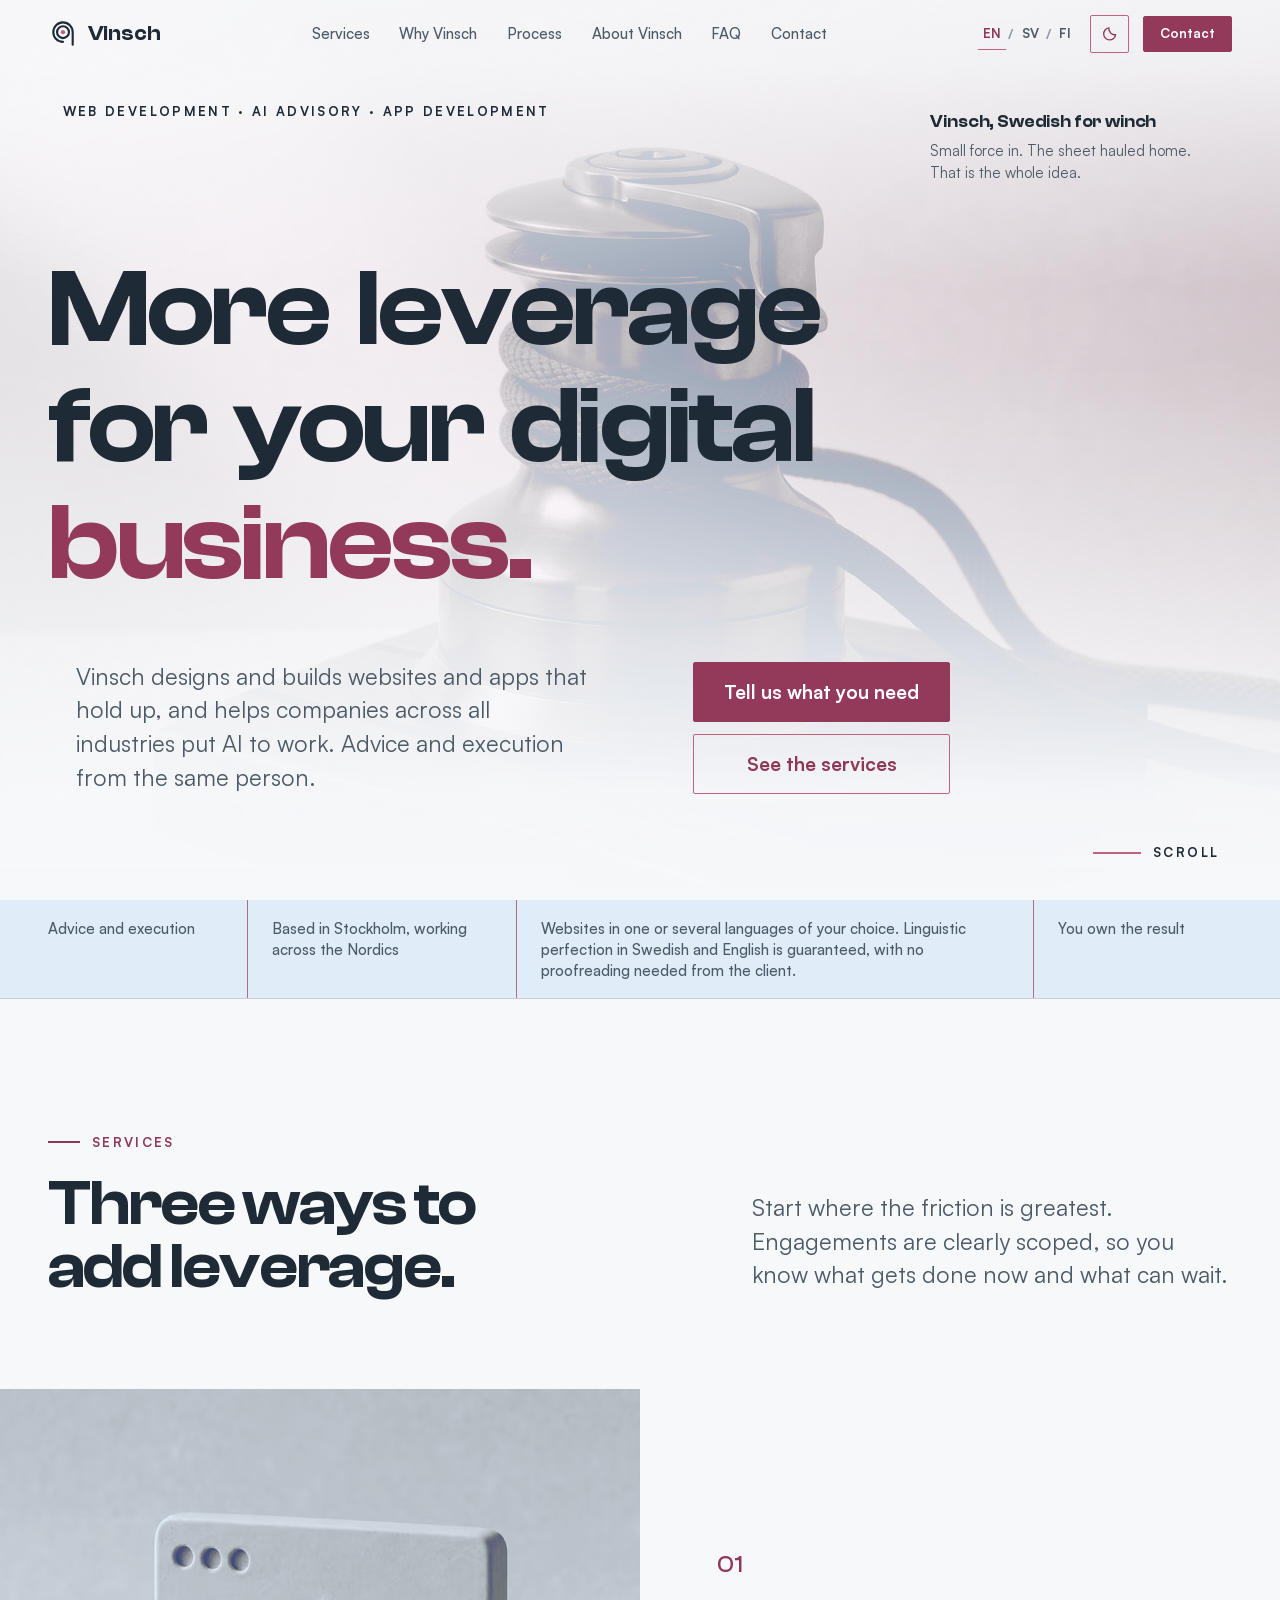
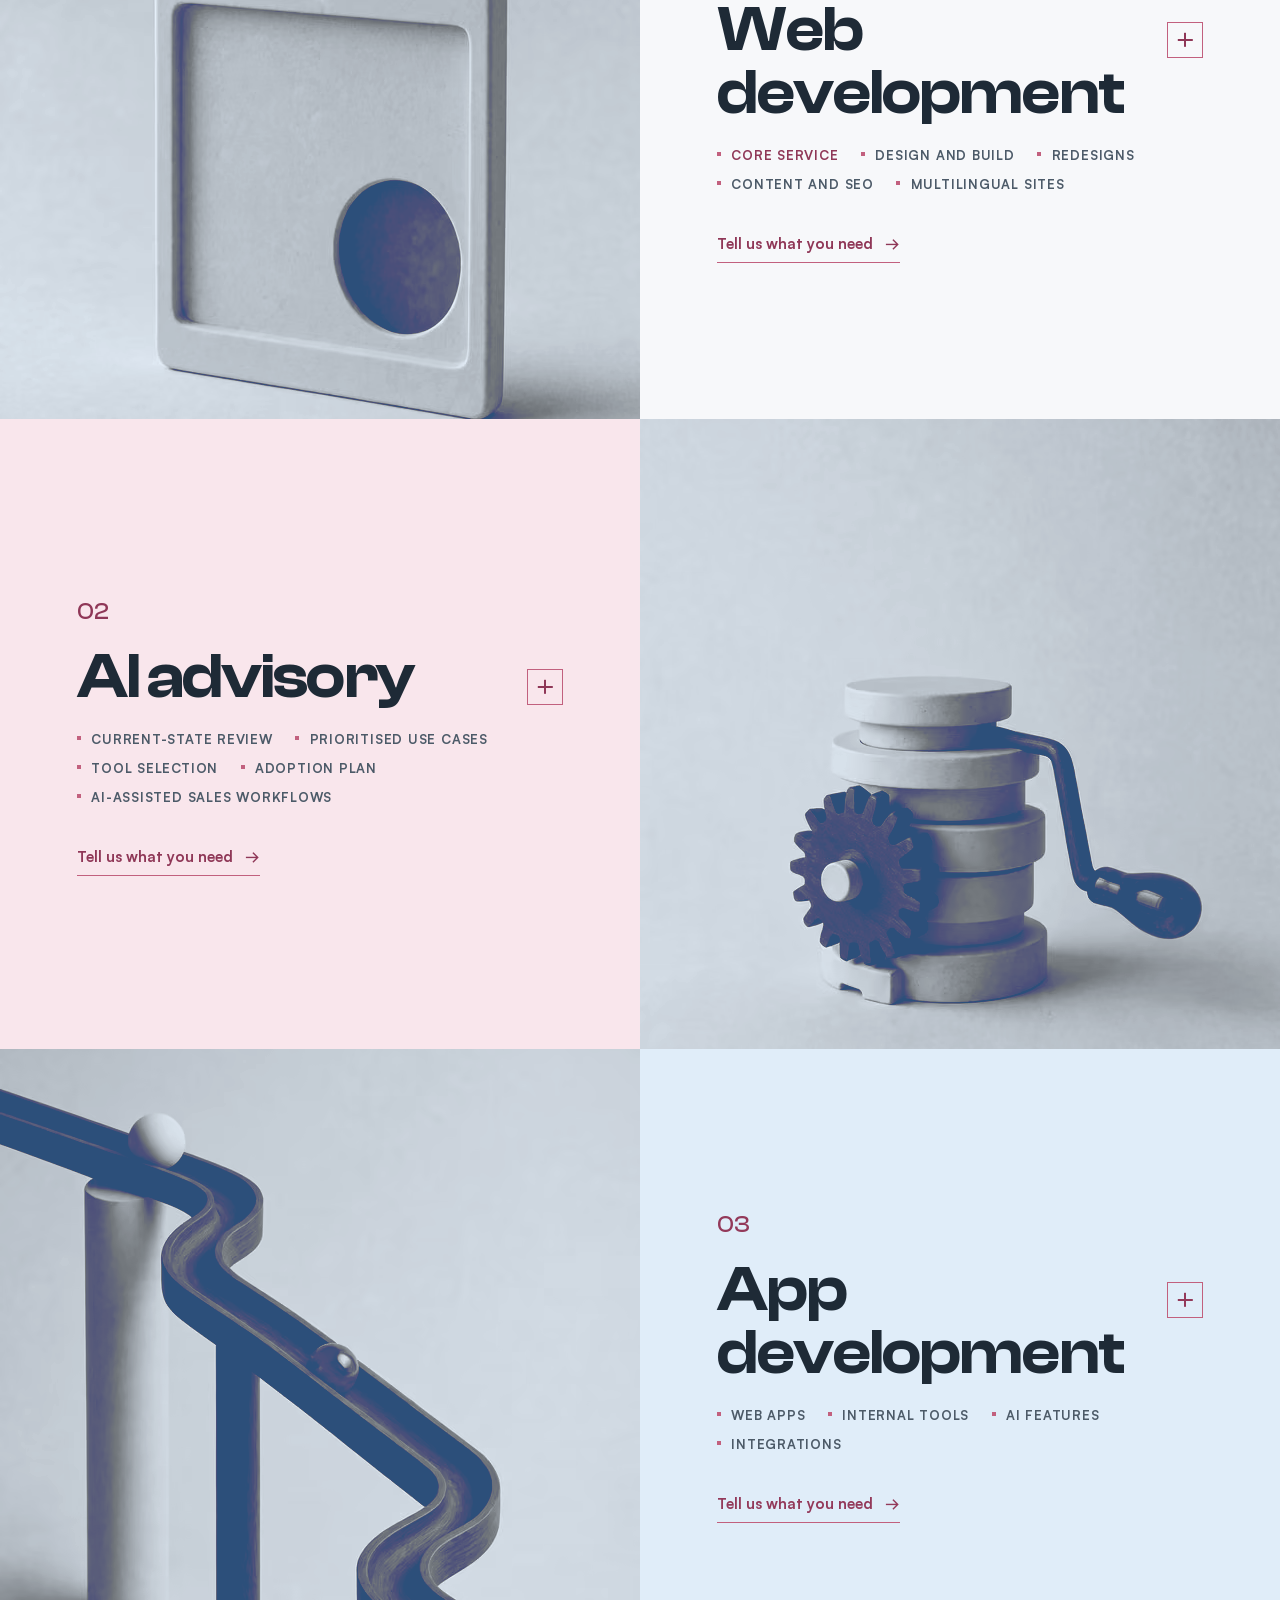
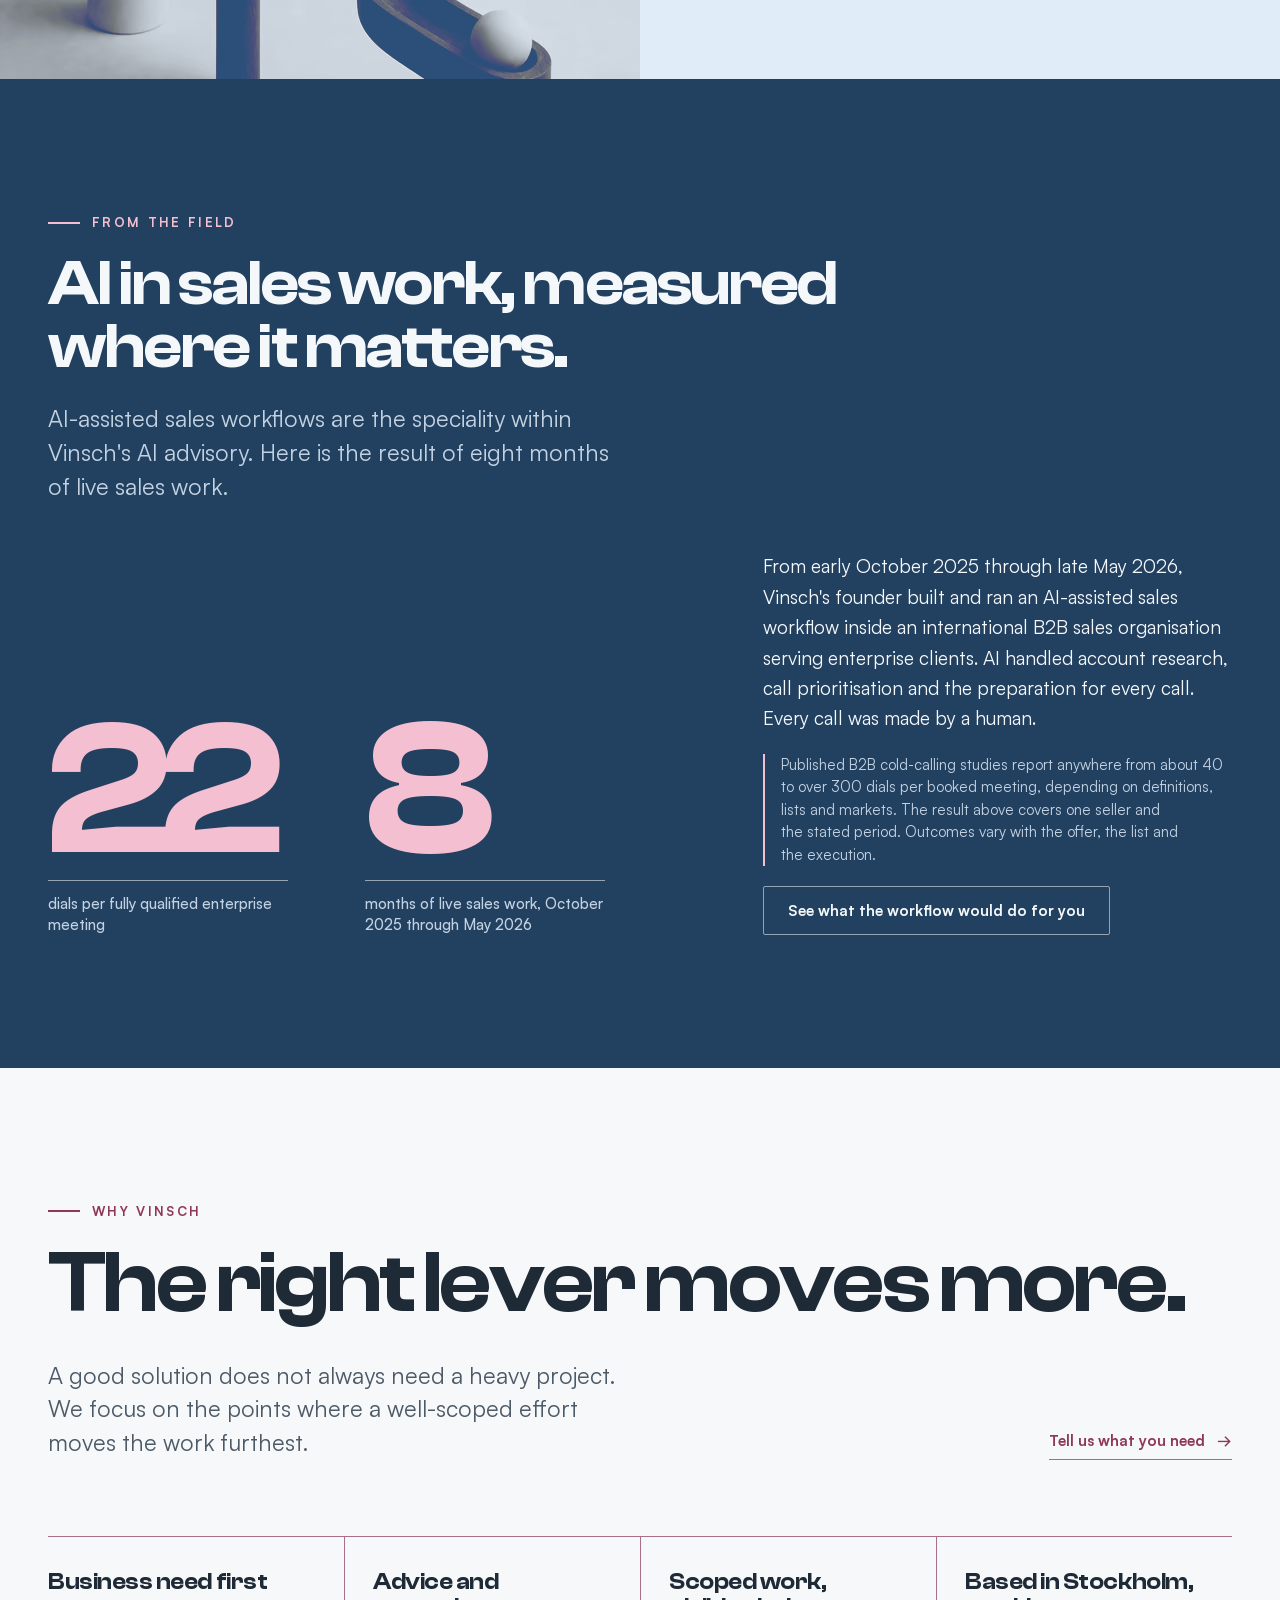
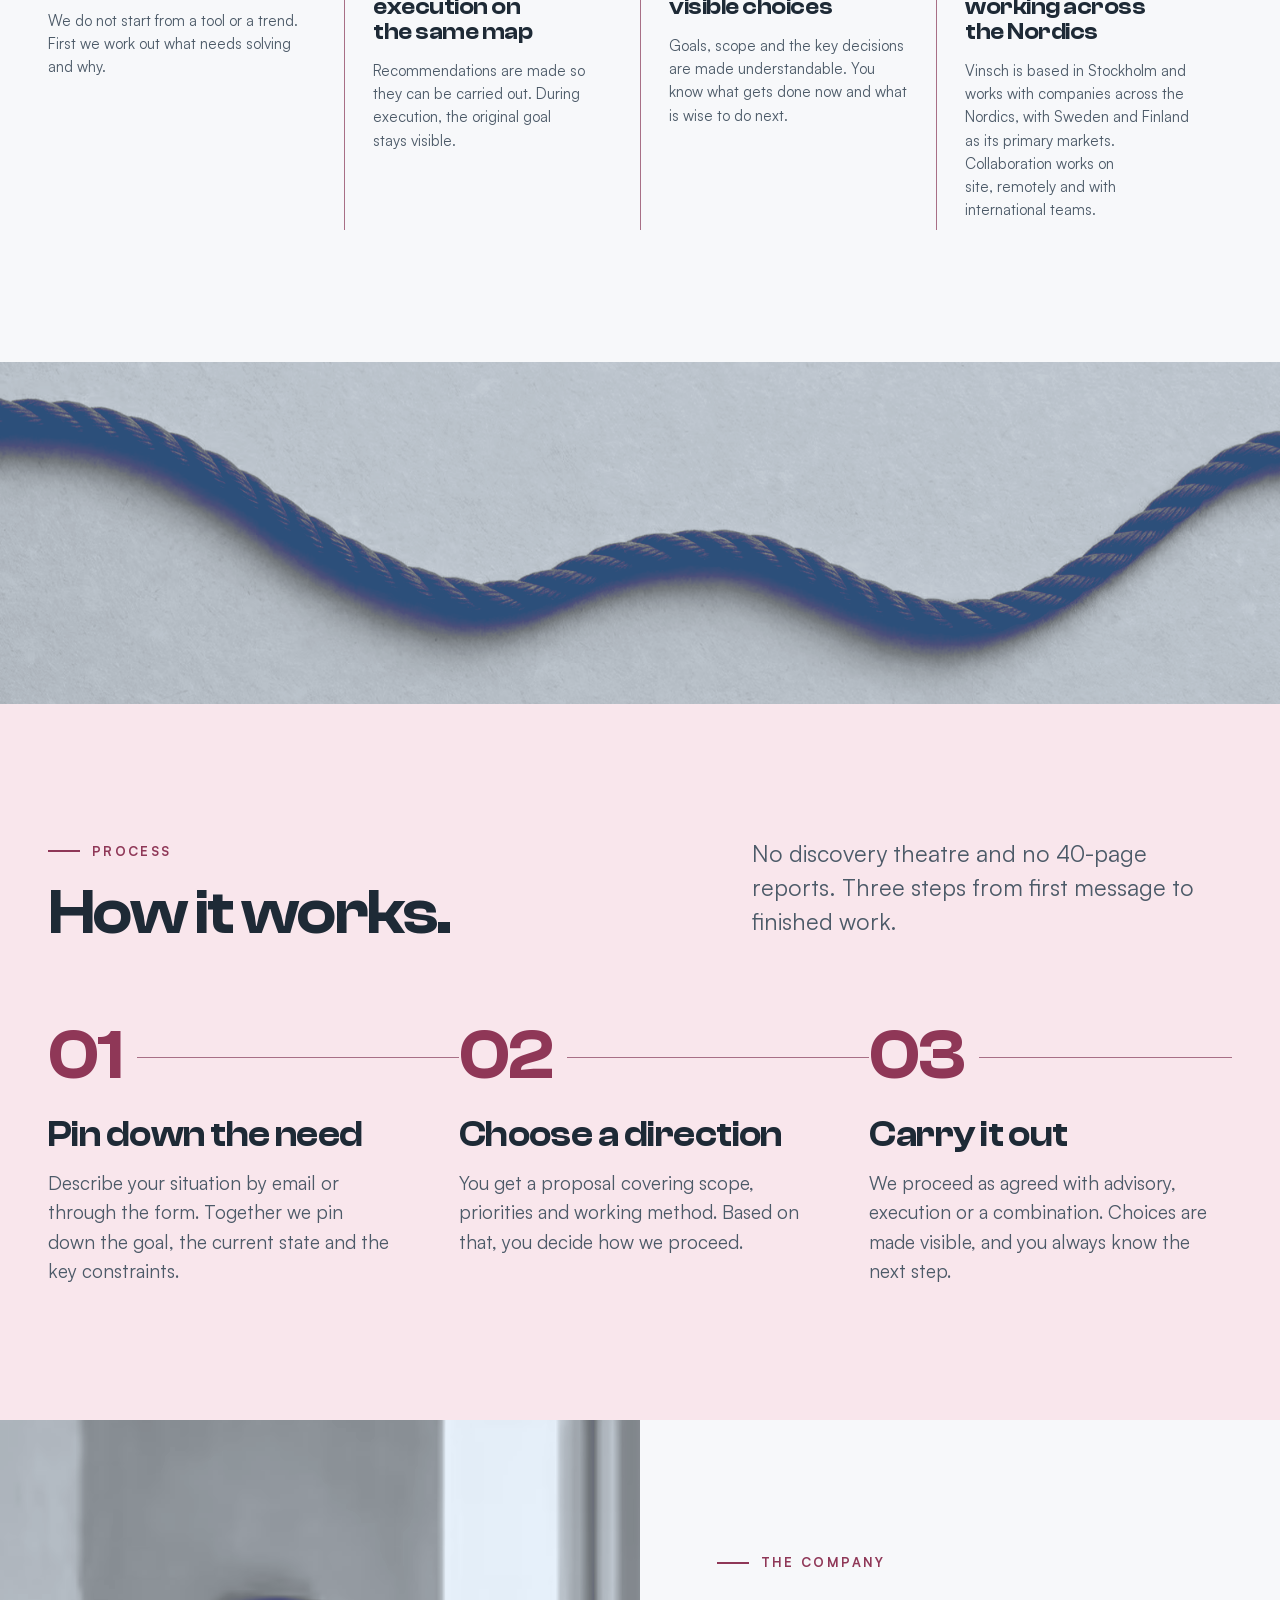
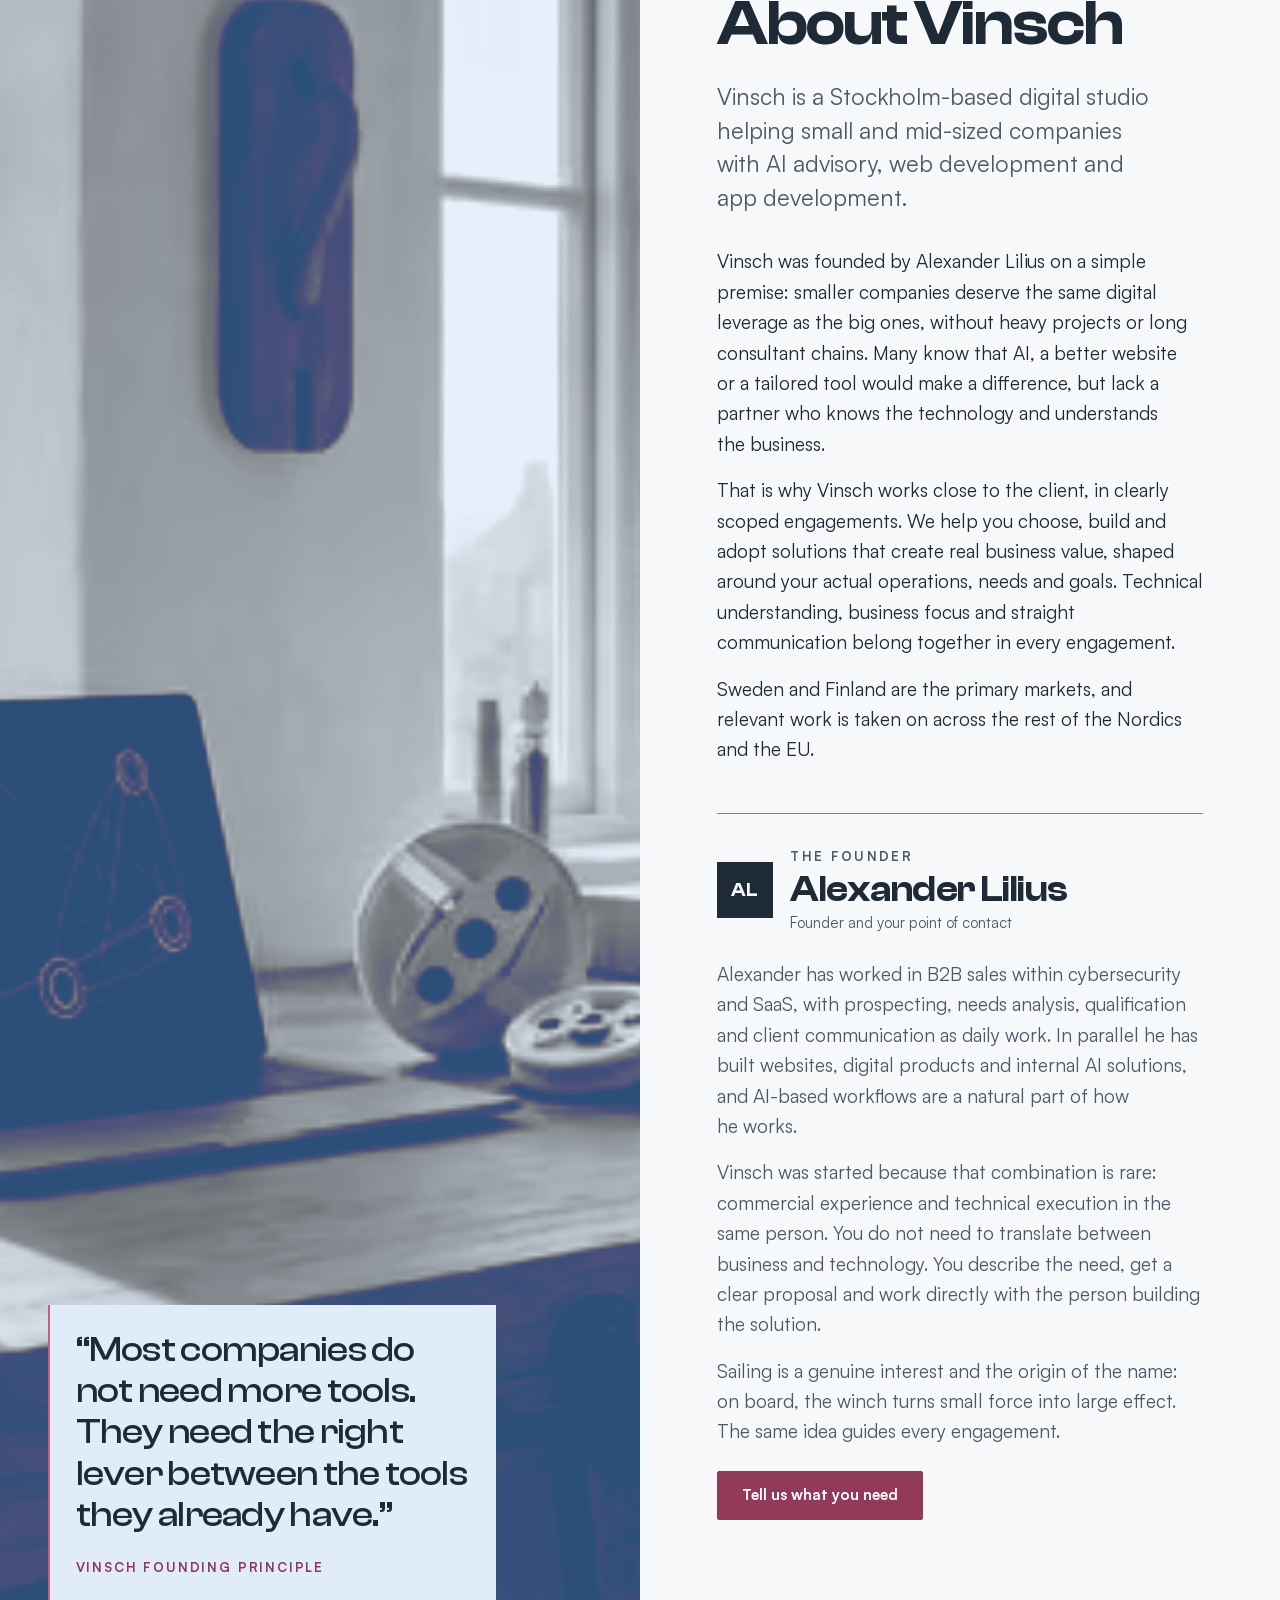
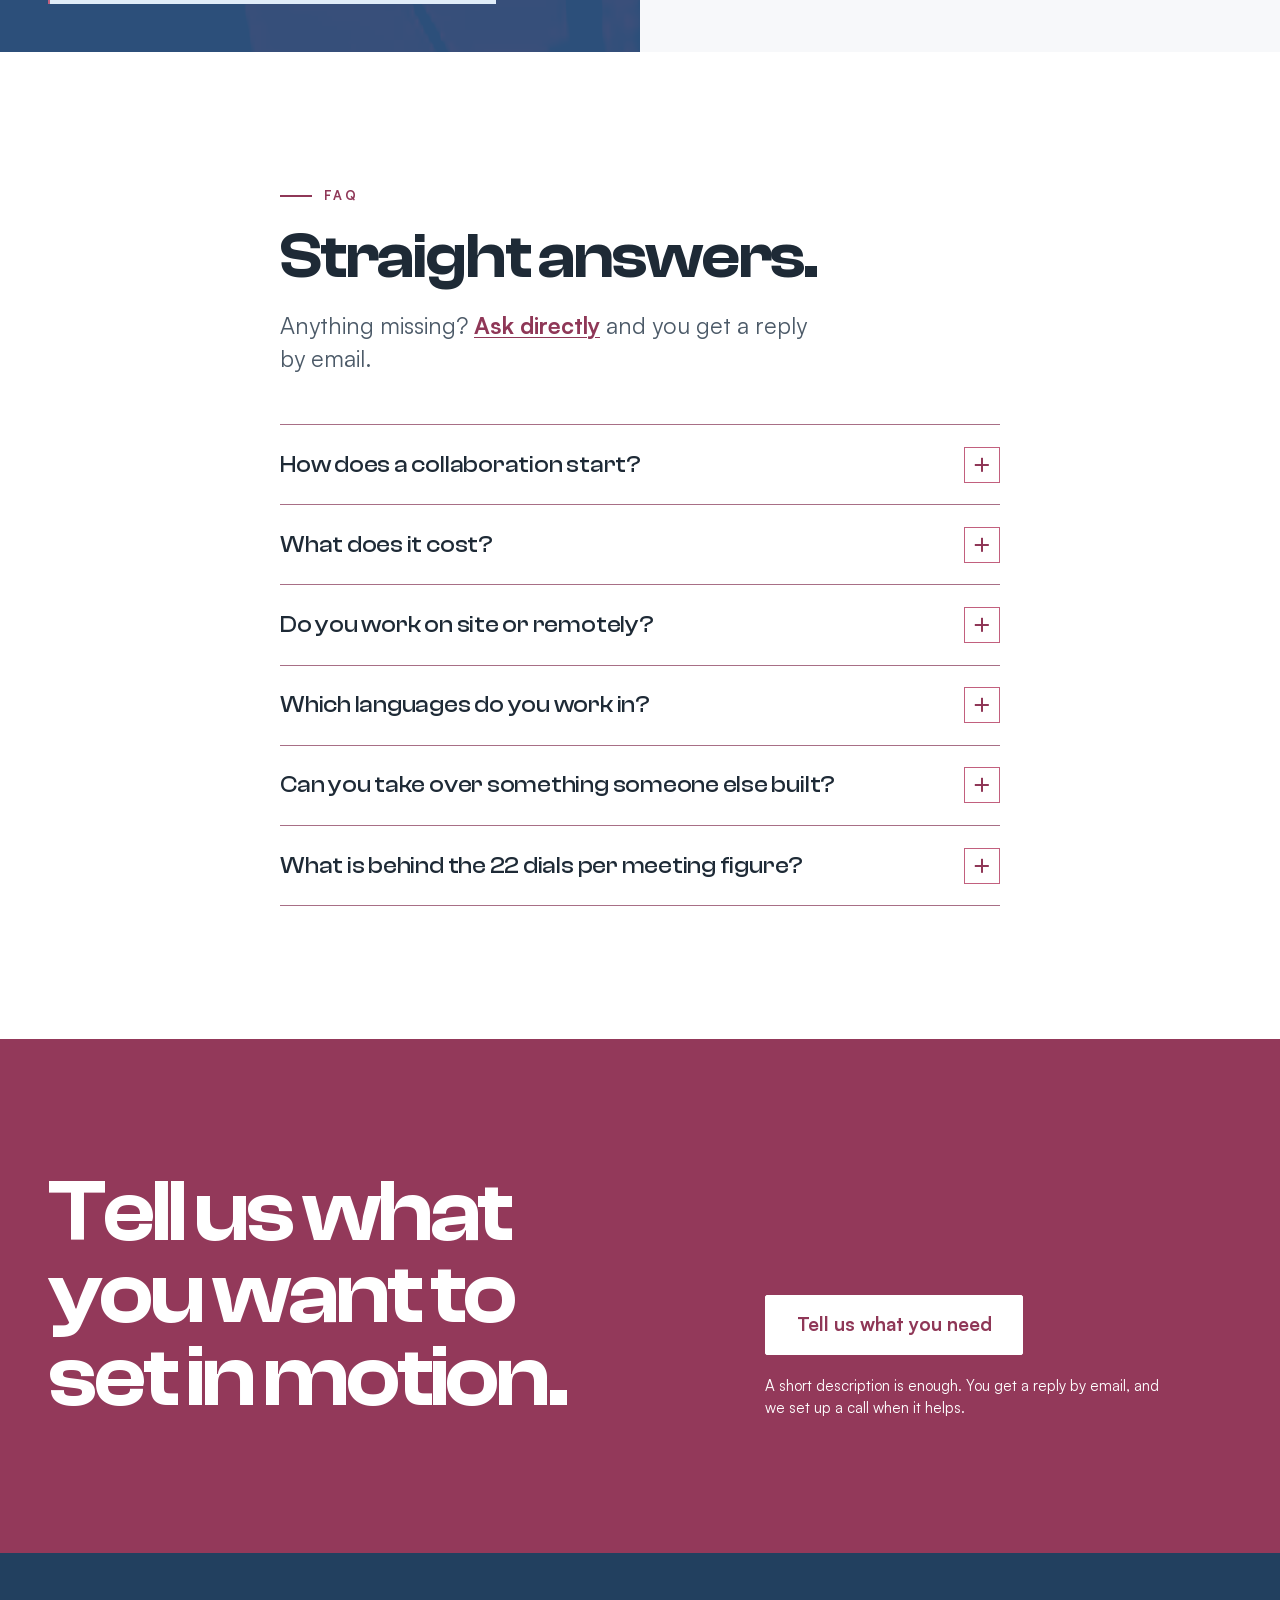
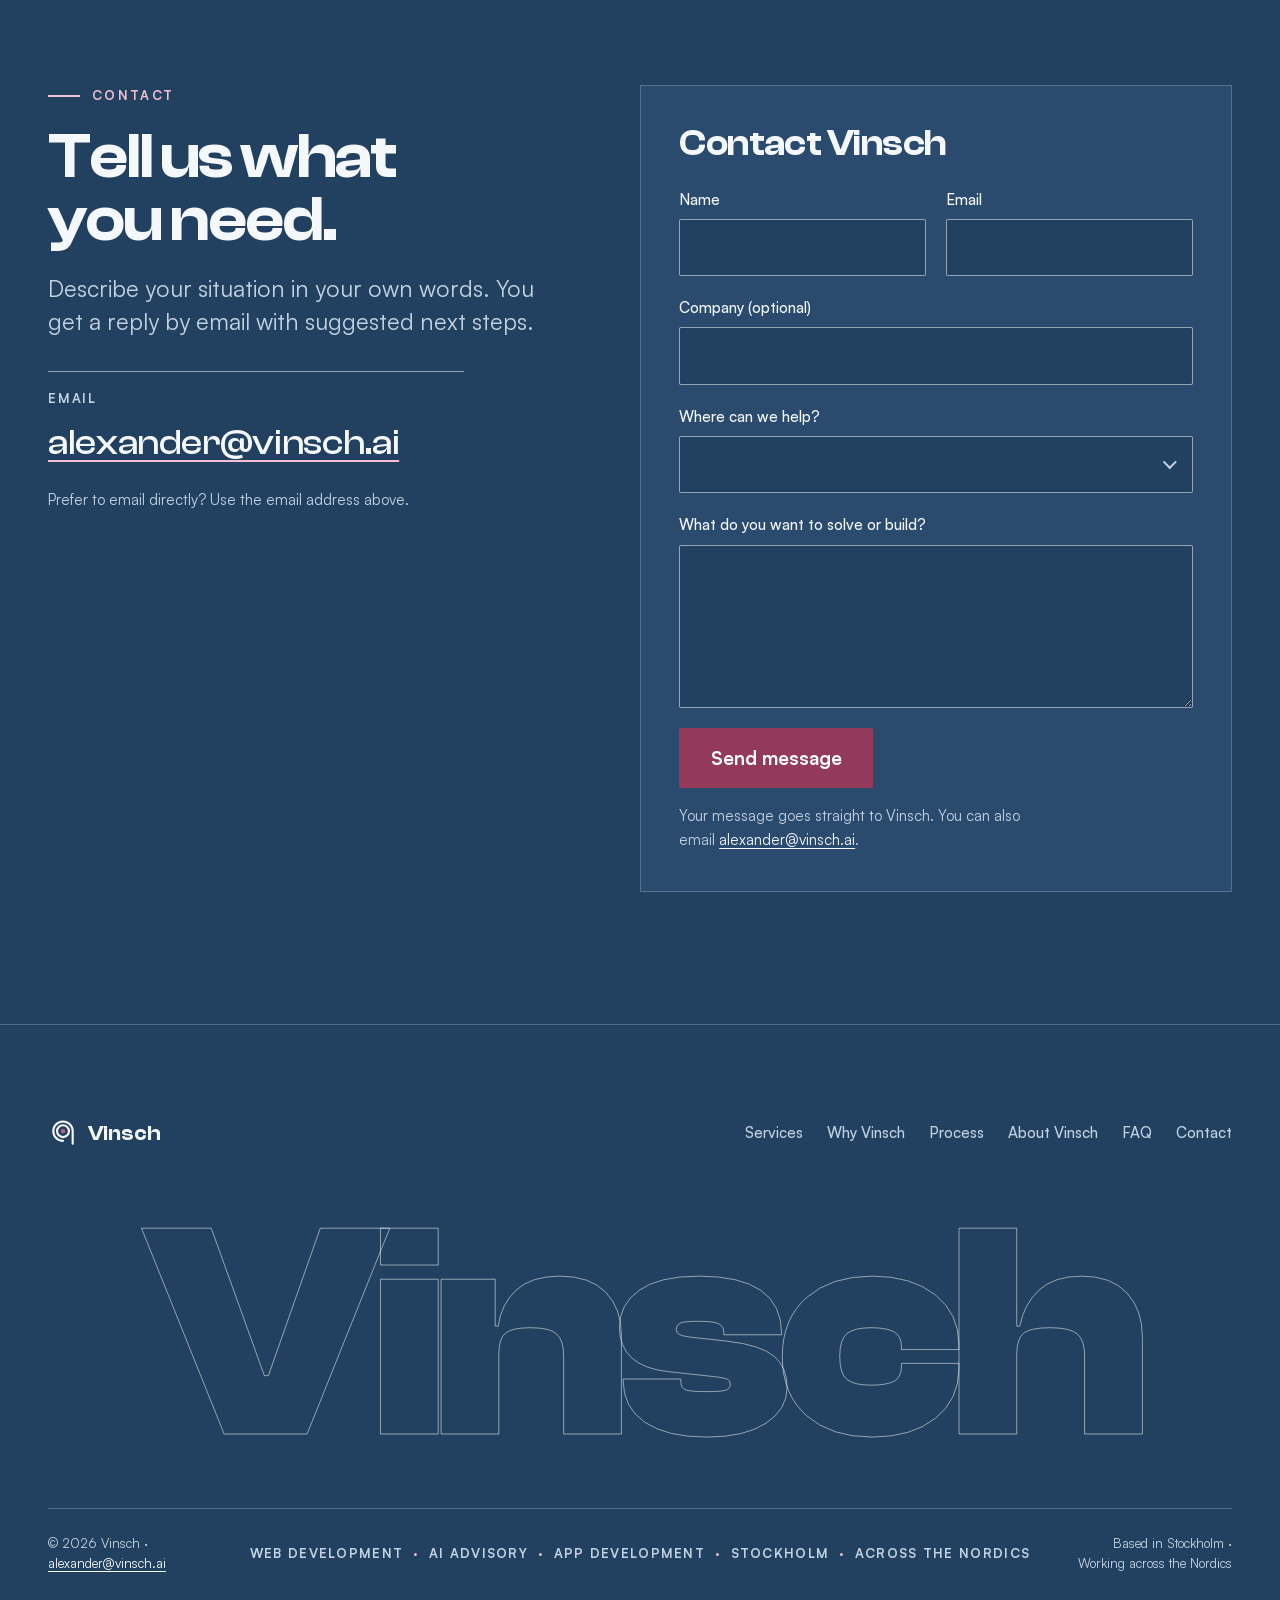
==== commit 3f25f513: "Dawn steg 2: rosa och ljusblatt pa fler ytor, accenter och interaktiva element (endast farger)" ====
--- a/index.html
+++ b/index.html
@@ -921,32 +921,60 @@
 html[data-theme="light"][data-light-palette="dawn"] {
   --bg: #F7F8FA;
   --bg-raise: #FFFFFF;
-  --bg-dim: #EAF1F8;
+  --bg-dim: #E0EDF9;
+  --bg-blush: #F9E6EC;
   --ink: #1E2A36;
   --ink-soft: #4C5A68;
-  --line: rgba(30, 42, 54, 0.14);
-  --line-strong: rgba(30, 42, 54, 0.54);
+  --line: rgba(168, 111, 134, 0.28);
+  --line-strong: #A86F86;
   --accent: #C2607E;
   --accent-deep: #93395A;
   --accent-ink: #FFFFFF;
   --accent-text: #8F3757;
-  --accent-text-inverse: #F2B9CB;
+  --accent-text-inverse: #F4BFD0;
   --accent-band: #93395A;
-  --inverse-bg: #223141;
-  --inverse-bg-2: #2B3D50;
-  --inverse-bg-3: #34485E;
+  --inverse-bg: #22405F;
+  --inverse-bg-2: #2A4B6E;
+  --inverse-bg-3: #325778;
   --inverse-ink: #F5F8FB;
-  --inverse-soft: #BCC9D7;
-  --inverse-line: rgba(245, 248, 251, 0.20);
+  --inverse-soft: #C3D2E3;
+  --inverse-line: rgba(245, 248, 251, 0.22);
   --inverse-line-strong: rgba(245, 248, 251, 0.54);
   --error: #B03A2E;
   --error-inverse: #FFB4A8;
-  --duo-shadow: #33506B;
-  --duo-light: #E4ECF4;
-  --duo-hero-shadow: #2E4A66;
-  --duo-hero-light: #F7F8FA;
+  --duo-shadow: #2C4F7A;
+  --duo-light: #E6F0FA;
+  --duo-hero-shadow: #3A4E6E;
+  --duo-hero-light: #F6E3EA;
   --scrim: 247, 248, 250;
 }
+
+/* Dawn, steg 2: rosa och ljusbla pa fler ytor, accenter och interaktiva element. Endast farger. */
+html[data-theme="light"][data-light-palette="dawn"] ::selection { background: var(--accent-text-inverse); color: var(--ink); }
+html[data-theme="light"][data-light-palette="dawn"] :focus-visible { outline-color: var(--accent-deep); }
+html[data-theme="light"][data-light-palette="dawn"] .band--ink :focus-visible { outline-color: var(--accent-text-inverse); }
+html[data-theme="light"][data-light-palette="dawn"] .band--accent :focus-visible { outline-color: var(--accent-ink); }
+html[data-theme="light"][data-light-palette="dawn"] .svc-panel__toggle:focus-visible { outline-color: var(--accent-deep); }
+html[data-theme="light"][data-light-palette="dawn"] .svc-panel--flip.band--raised { background: var(--bg-blush); }
+html[data-theme="light"][data-light-palette="dawn"] .process.band--raised { background: var(--bg-blush); }
+html[data-theme="light"][data-light-palette="dawn"] .step__no { background: var(--bg-blush); }
+html[data-theme="light"][data-light-palette="dawn"] .about__quote cite { color: var(--accent-text); }
+html[data-theme="light"][data-light-palette="dawn"] .nav__link:hover { color: var(--accent-text); }
+html[data-theme="light"][data-light-palette="dawn"] .lang-toggle__opt.is-active { color: var(--accent-text); }
+html[data-theme="light"][data-light-palette="dawn"] .theme-toggle { border-color: var(--accent); color: var(--accent-text); }
+html[data-theme="light"][data-light-palette="dawn"] .theme-toggle:hover { border-color: var(--accent-deep); }
+html[data-theme="light"][data-light-palette="dawn"] .btn--ghost { border-color: var(--accent); color: var(--accent-text); }
+html[data-theme="light"][data-light-palette="dawn"] .btn--ghost:hover { background: var(--accent-deep); border-color: var(--accent-deep); color: var(--accent-ink); }
+html[data-theme="light"][data-light-palette="dawn"] .btn--inverse { border-color: var(--inverse-line-strong); color: var(--inverse-ink); }
+html[data-theme="light"][data-light-palette="dawn"] .btn--inverse:hover { background: var(--inverse-ink); border-color: var(--inverse-ink); color: var(--inverse-bg); }
+html[data-theme="light"][data-light-palette="dawn"] .arrow-link { color: var(--accent-text); border-bottom-color: var(--accent); }
+html[data-theme="light"][data-light-palette="dawn"] .arrow-link:hover { color: var(--ink); border-bottom-color: var(--ink); }
+html[data-theme="light"][data-light-palette="dawn"] .svc-panel__icon { border-color: var(--accent); color: var(--accent-text); }
+html[data-theme="light"][data-light-palette="dawn"] .svc-panel__toggle:hover .svc-panel__icon { border-color: var(--accent-deep); }
+html[data-theme="light"][data-light-palette="dawn"] .svc-panel__toggle[aria-expanded="true"] .svc-panel__icon { background: var(--accent-deep); border-color: var(--accent-deep); color: var(--accent-ink); }
+html[data-theme="light"][data-light-palette="dawn"] .qa__icon { border-color: var(--accent); color: var(--accent-text); }
+html[data-theme="light"][data-light-palette="dawn"] .qa.is-open .qa__icon { background: var(--accent-deep); border-color: var(--accent-deep); color: var(--accent-ink); }
+html[data-theme="light"][data-light-palette="dawn"] .form input:hover, html[data-theme="light"][data-light-palette="dawn"] .form select:hover, html[data-theme="light"][data-light-palette="dawn"] .form textarea:hover { border-color: var(--accent-text-inverse); }
 
 /* Gemensam sammanhängande bildslöja ersätter de lokala plattorna. */
 html[data-theme="light"][data-light-palette] .hero__scrim {
@@ -984,7 +1012,7 @@
 }
 
 html[data-theme="light"][data-light-palette] .band--hero .btn--ghost:hover {
-  background: var(--ink);
+  background: var(--accent-deep);
 }
 
 html[data-theme="light"][data-light-palette] .band--hero :focus-visible {
@@ -992,7 +1020,7 @@
 }
 
 html[data-theme="light"][data-light-palette] .about__quote {
-  background: var(--bg-raise);
+  background: var(--bg-dim);
 }
 
 html[data-theme="light"][data-light-palette] .form input::placeholder,
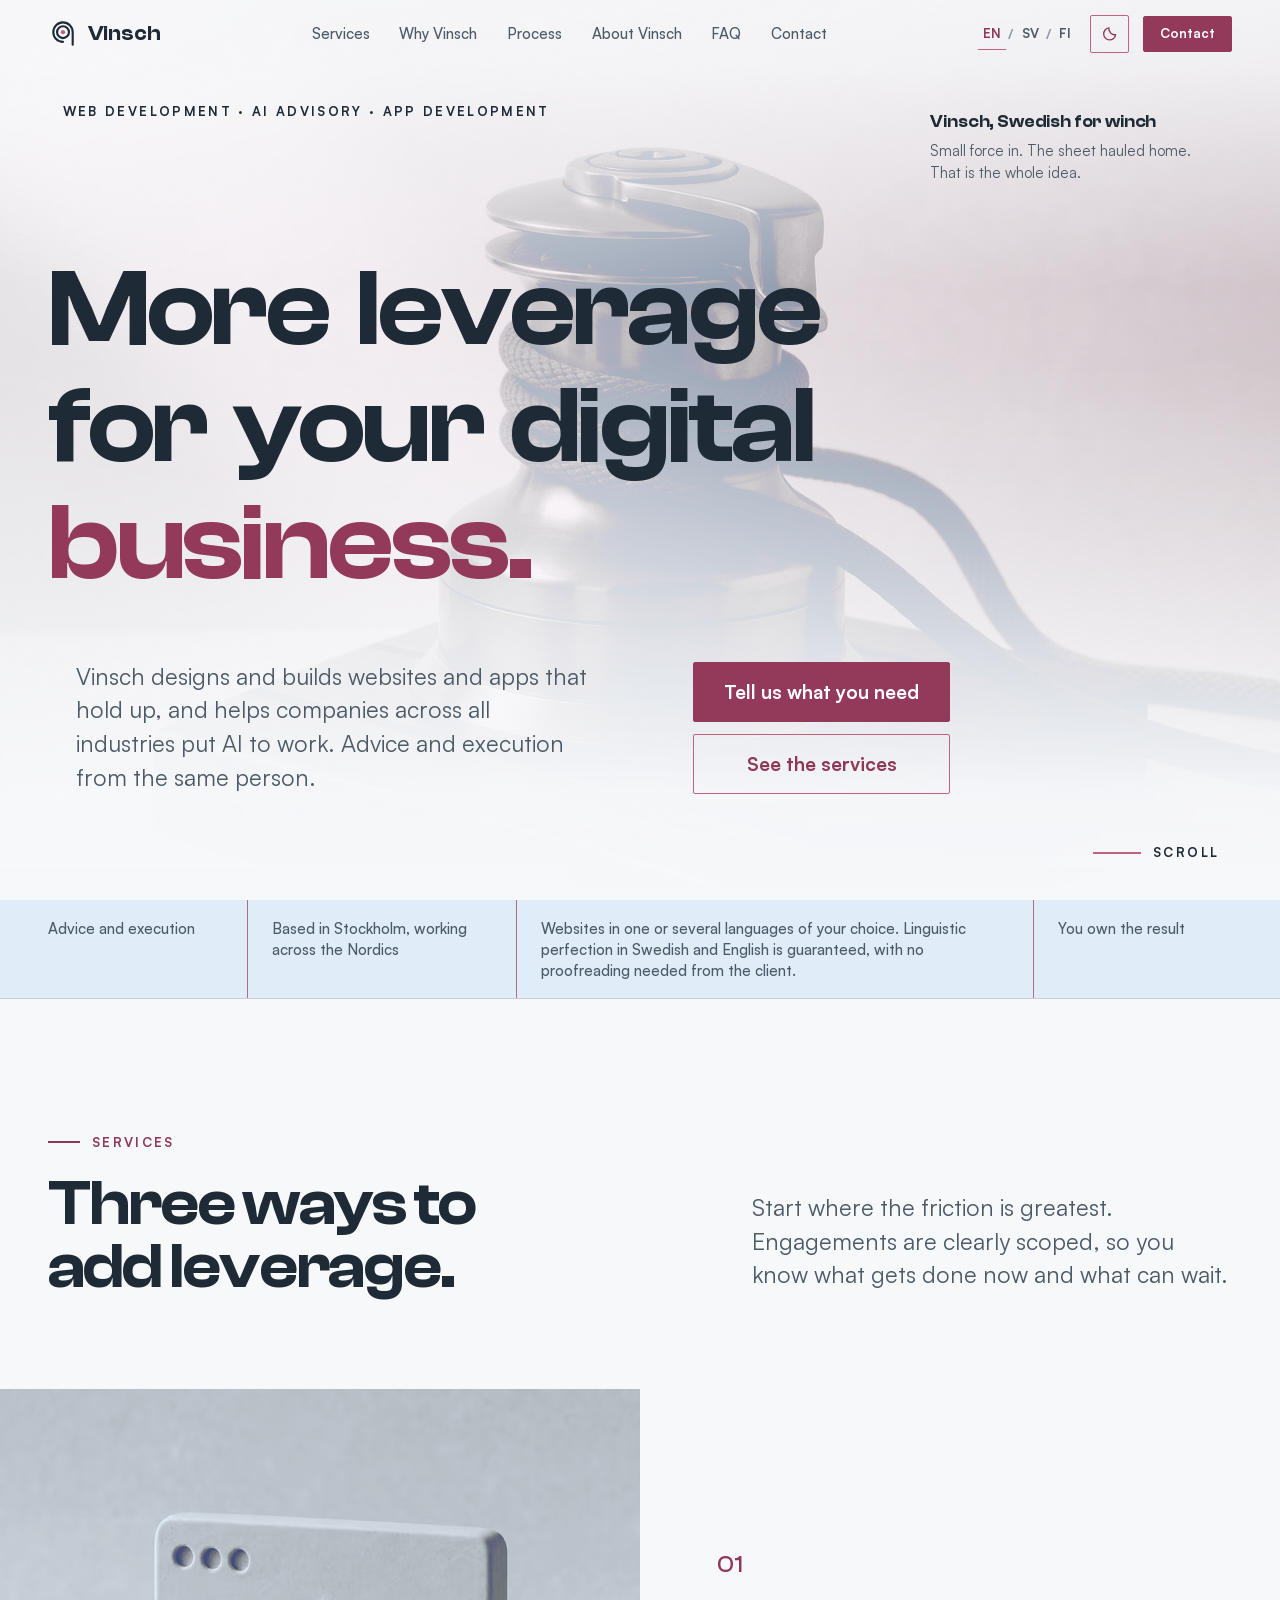
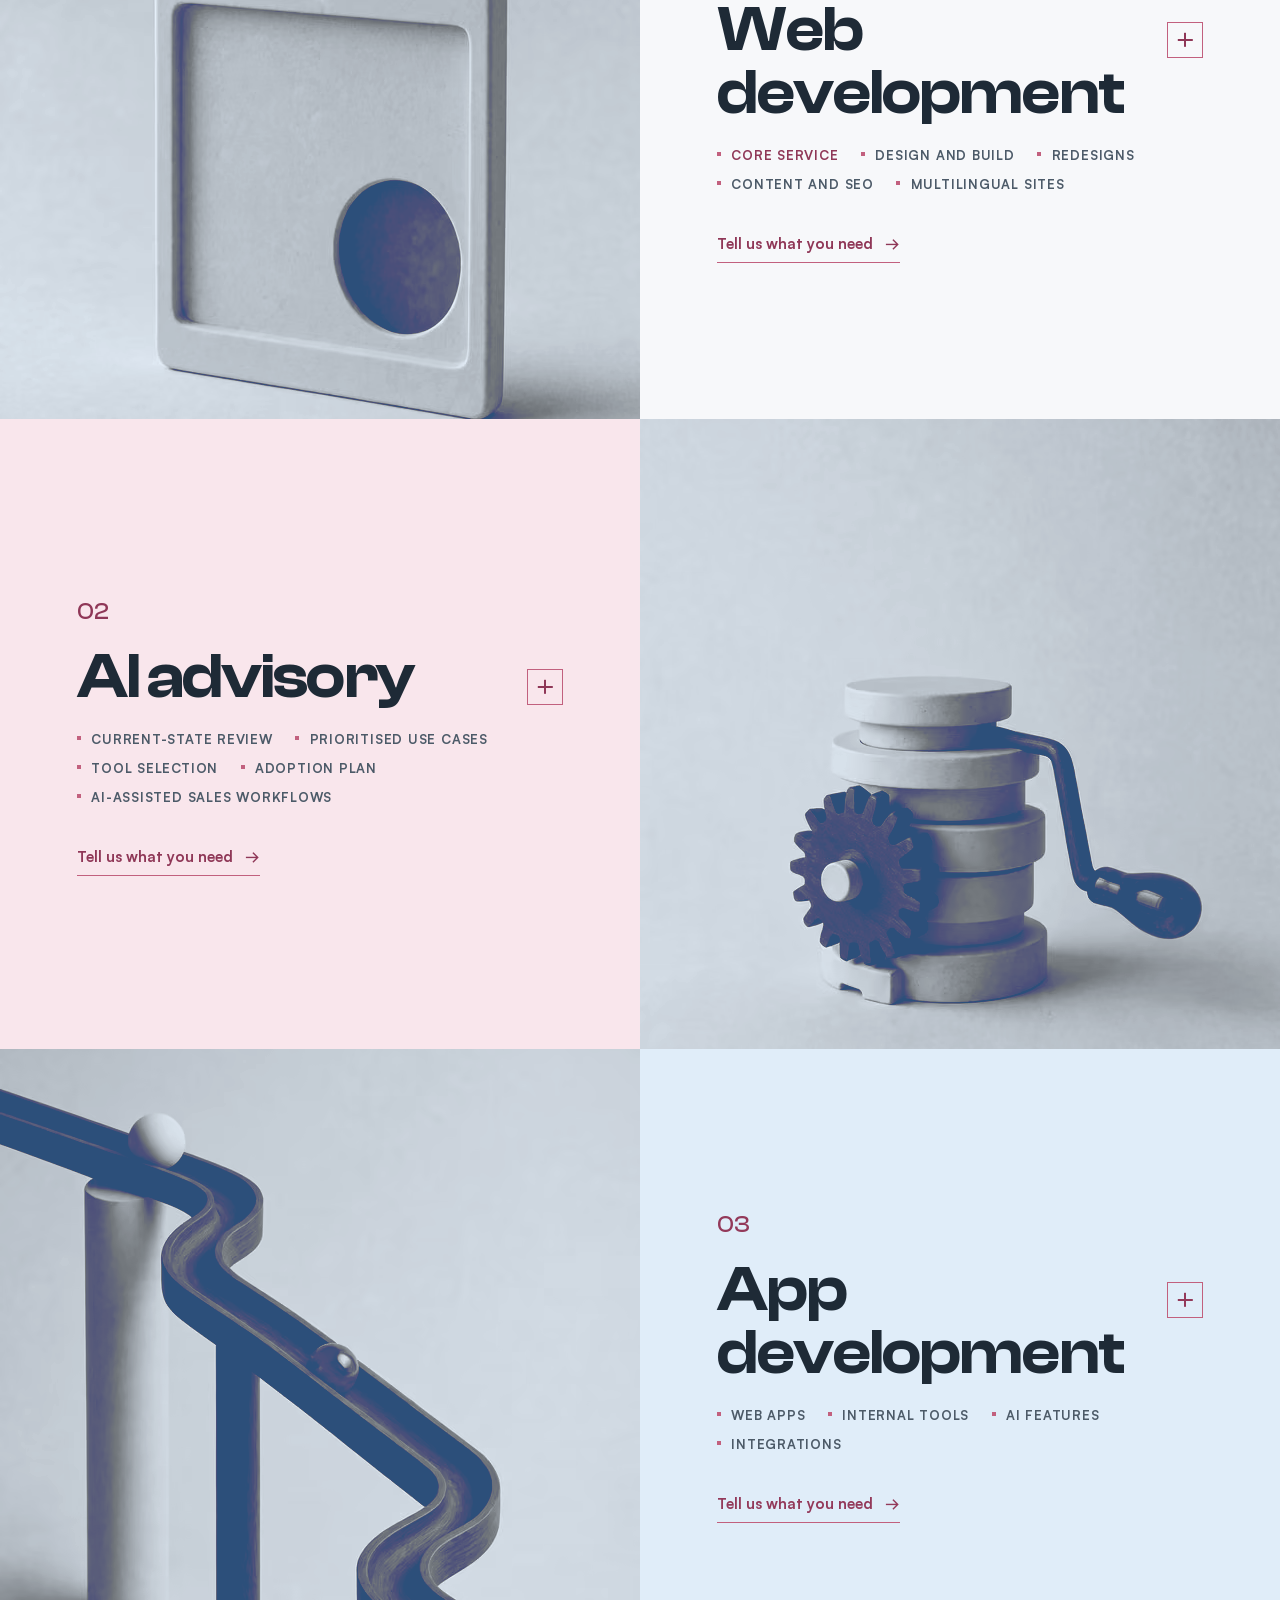
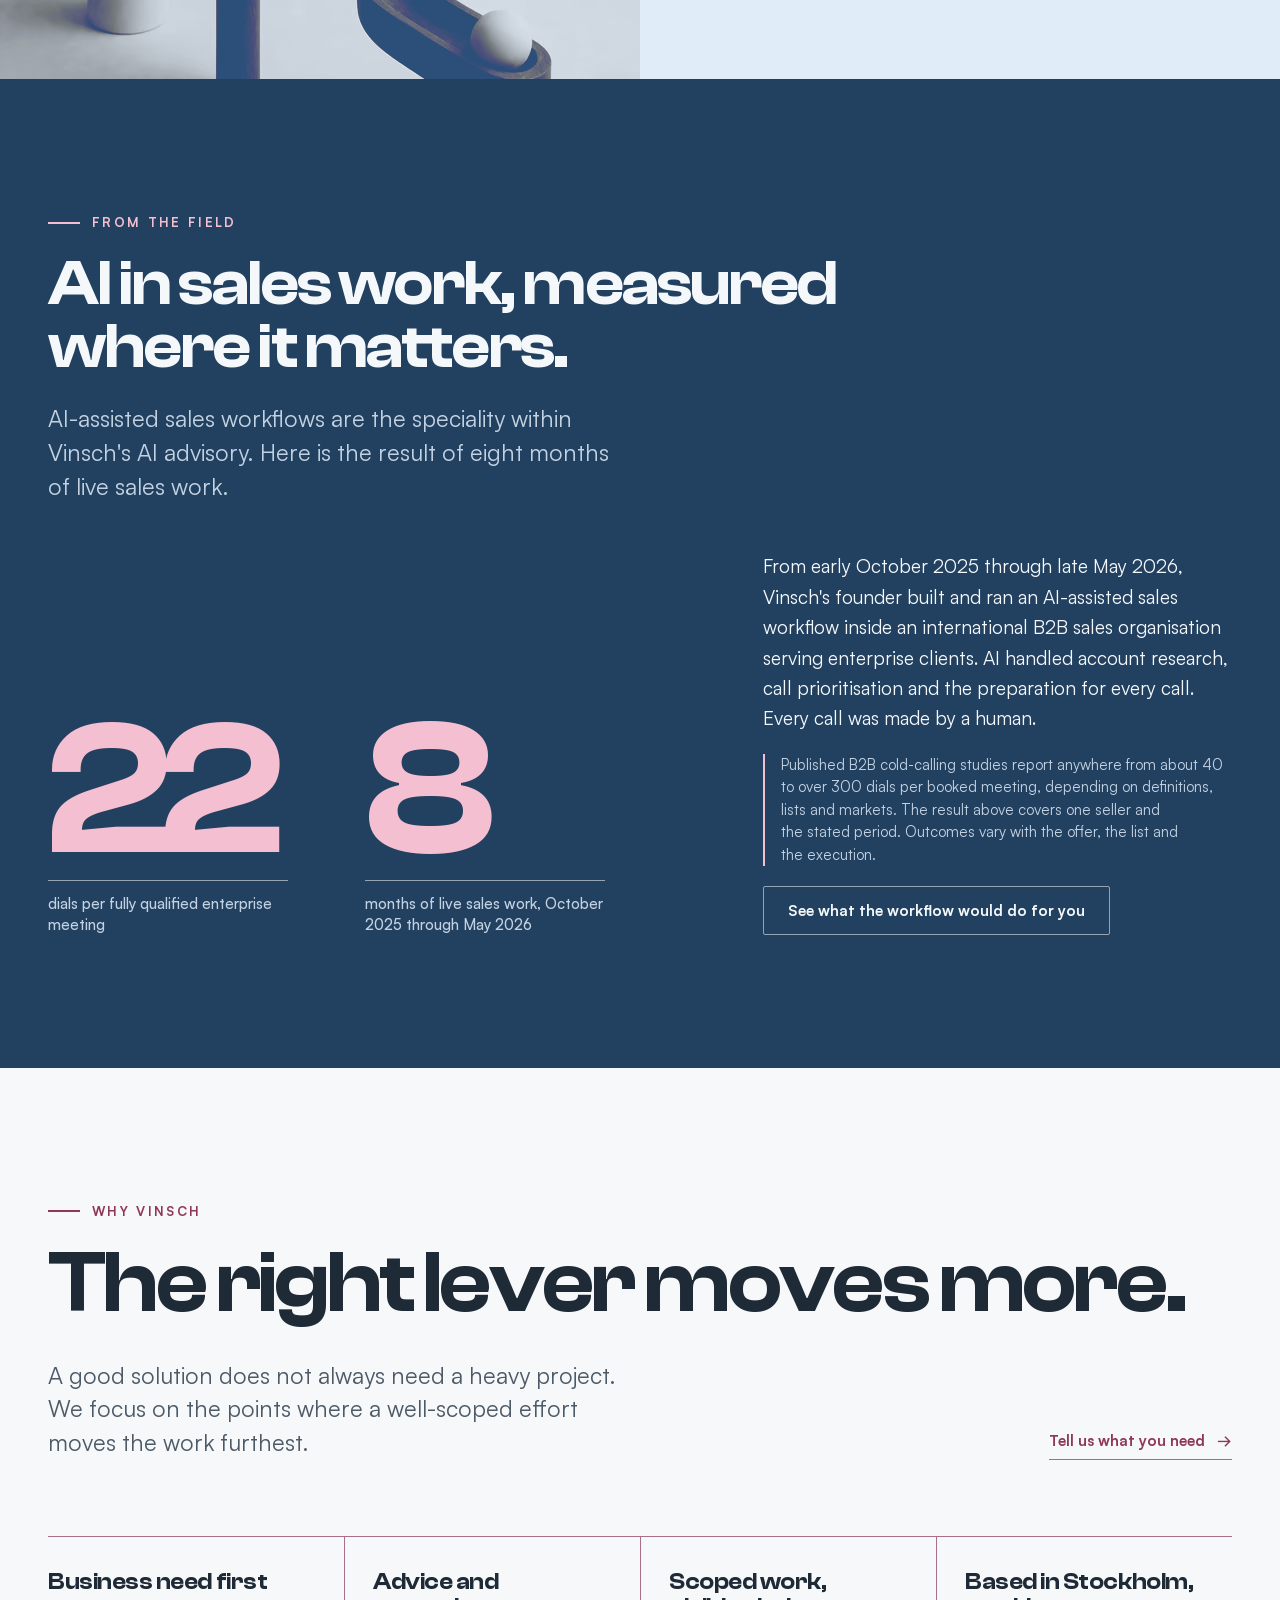
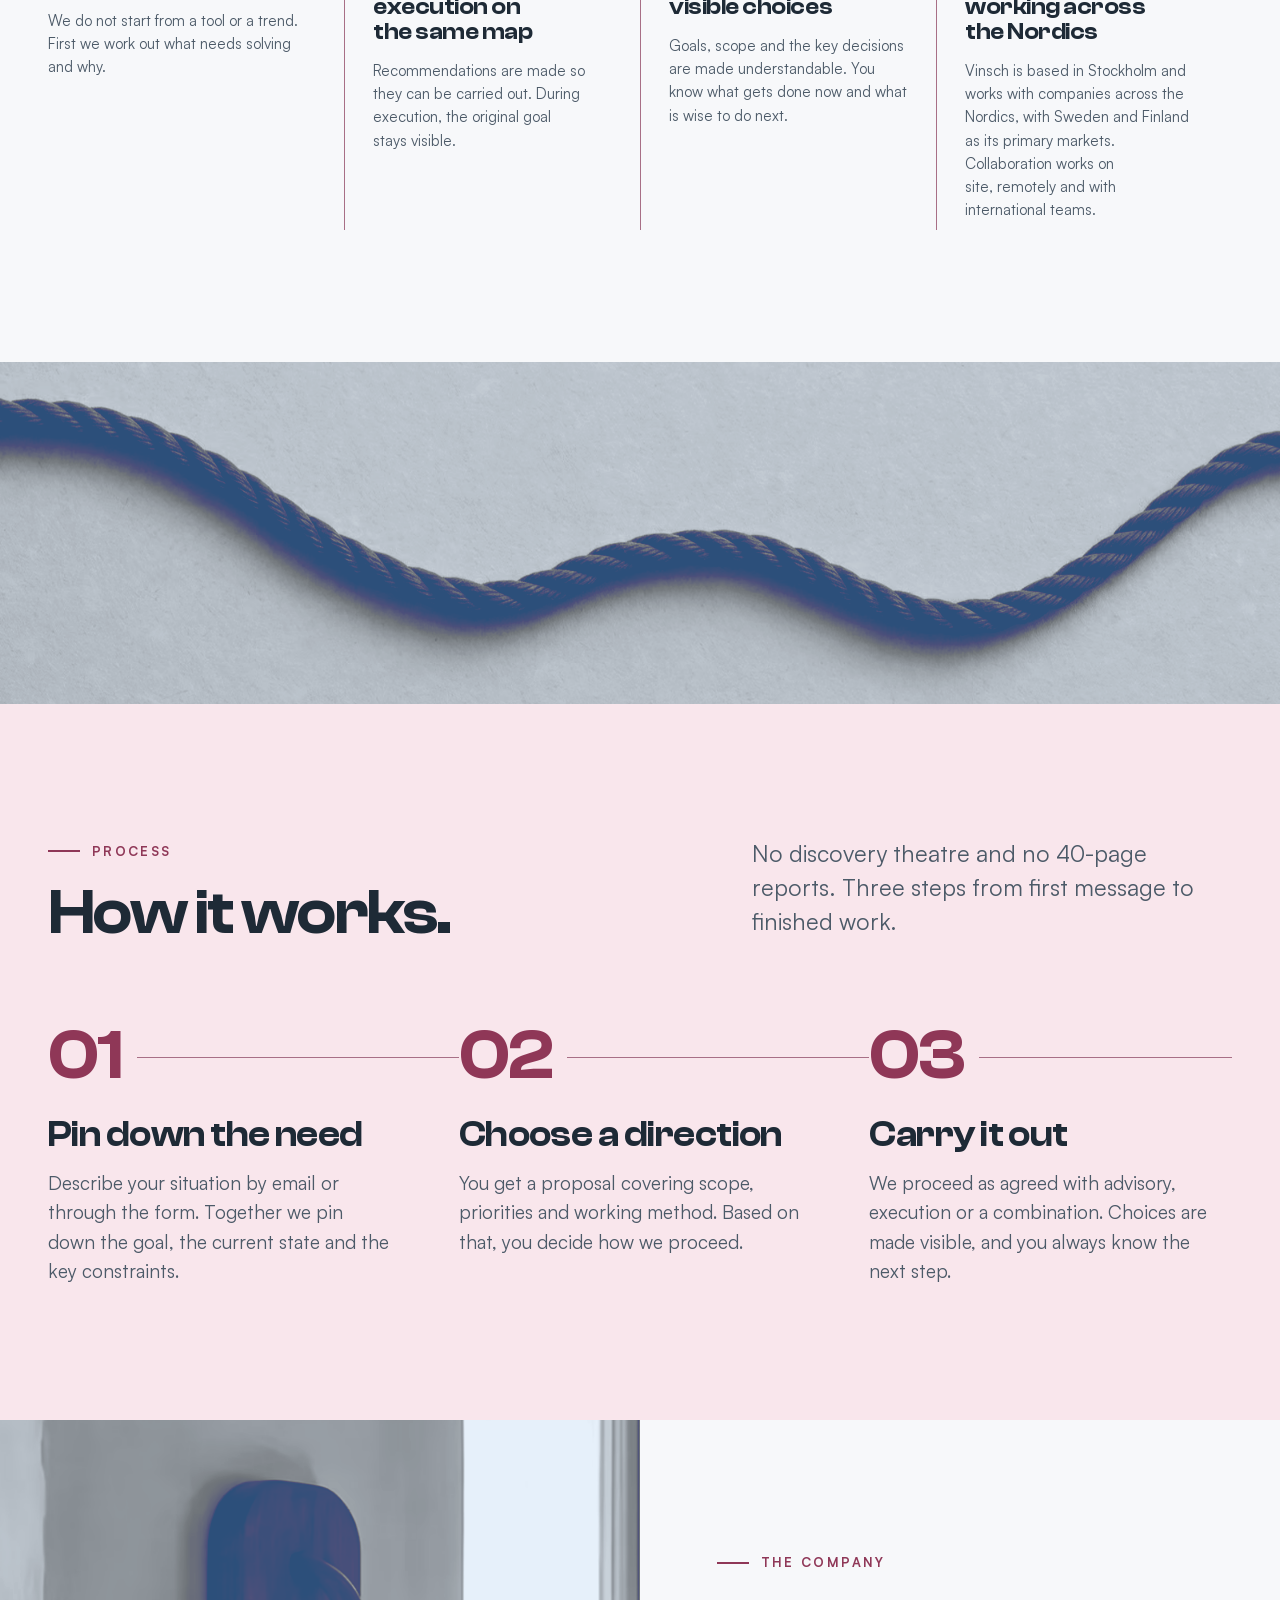
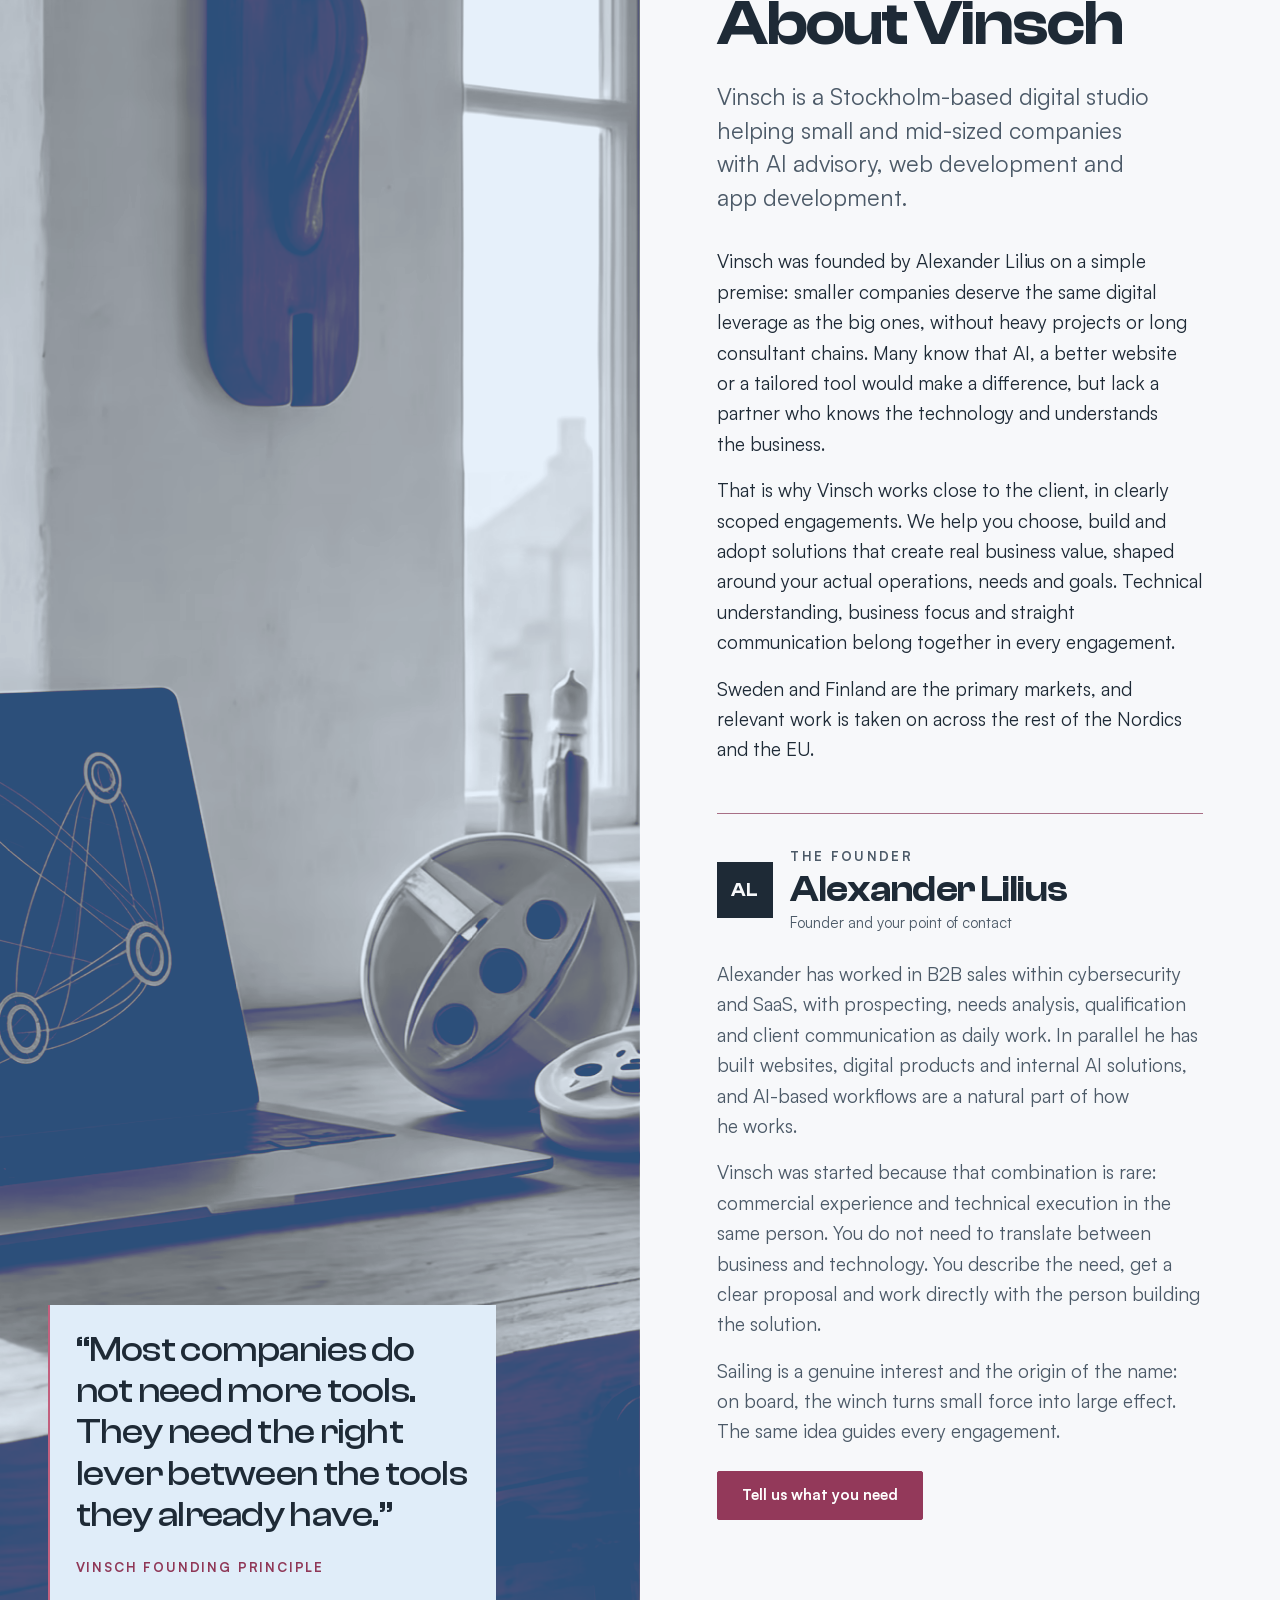
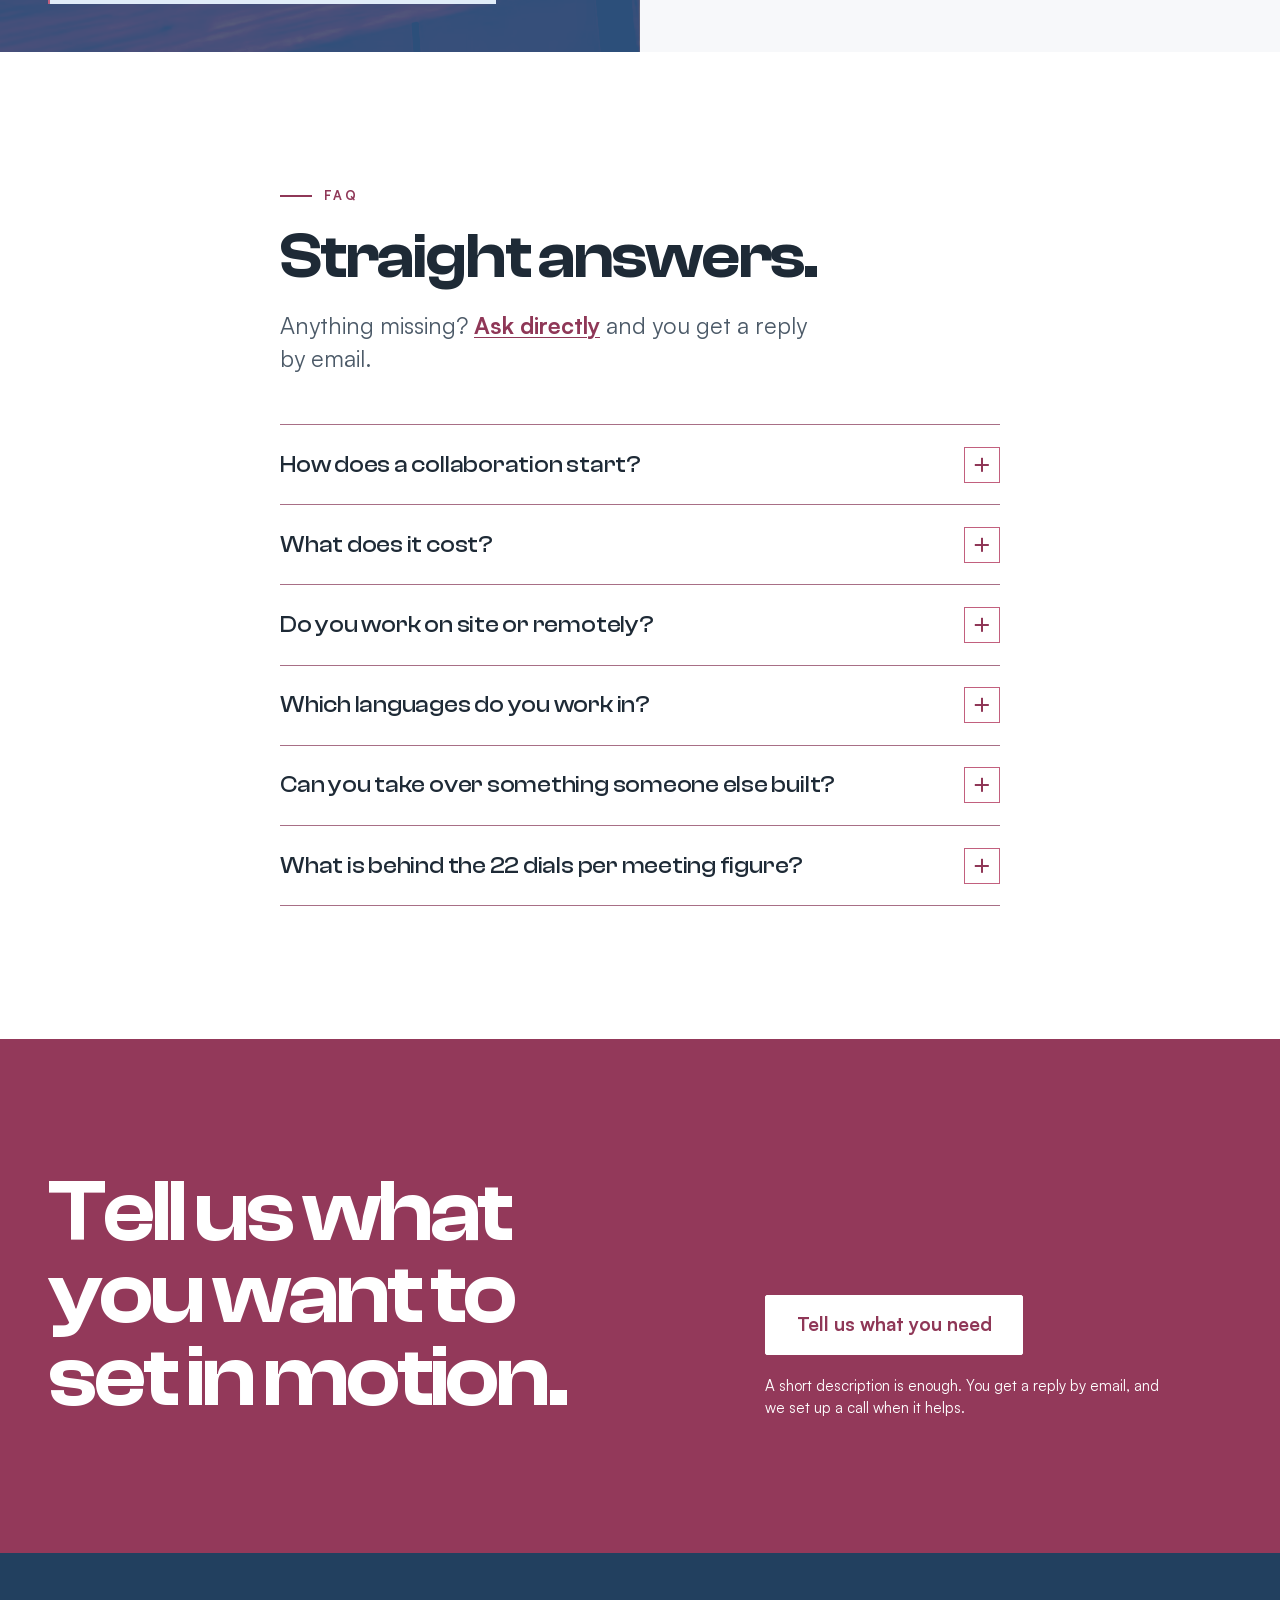
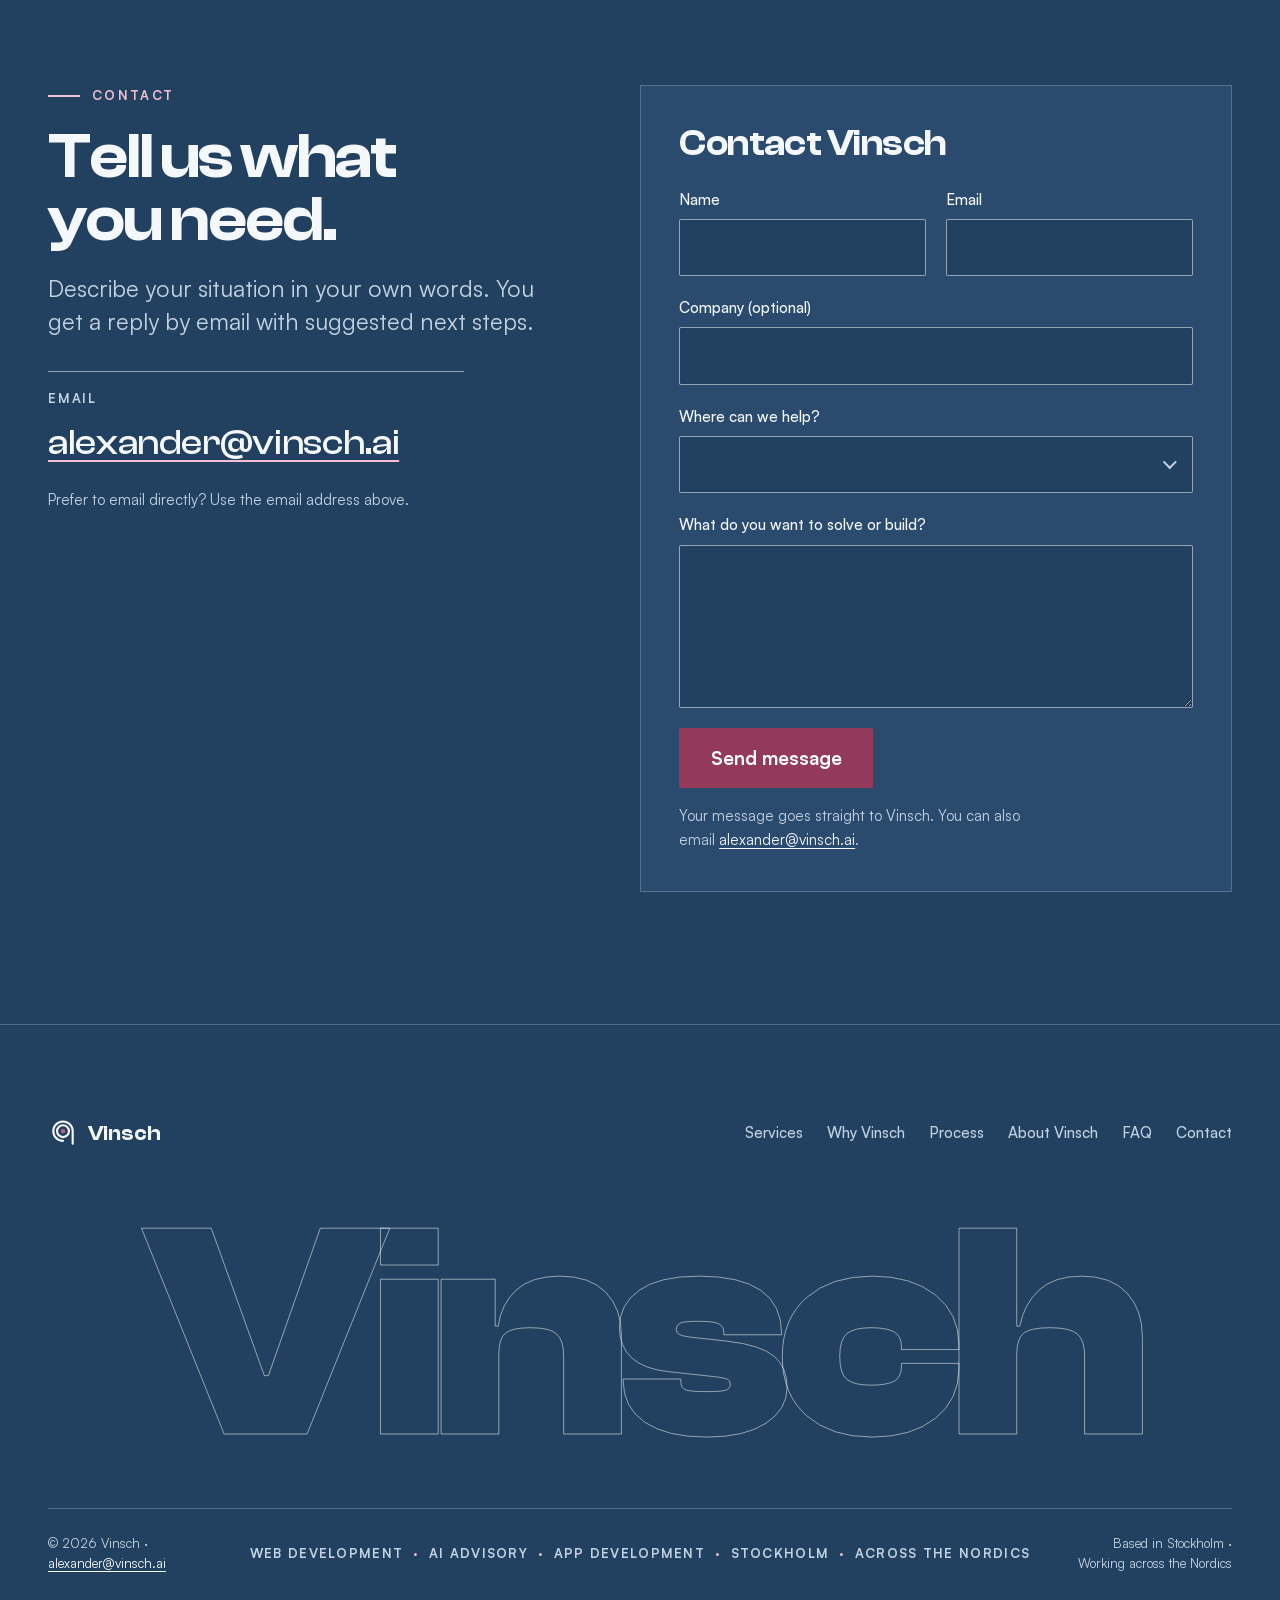
==== commit 561fd609: "Images and icons: portrait studio image, tighter sizes, favicon and og in current palette" ====
--- a/index.html
+++ b/index.html
@@ -14,15 +14,18 @@
   <meta property="og:locale:alternate" content="sv_SE">
   <meta property="og:locale:alternate" content="fi_FI">
   <meta property="og:url" content="https://vinsch.ai/">
-  <meta property="og:image" content="https://vinsch.ai/assets/og.jpg?v=2">
+  <meta property="og:image" content="https://vinsch.ai/assets/og.jpg?v=3">
   <meta property="og:image:width" content="1200">
   <meta property="og:image:height" content="630">
   <meta name="twitter:card" content="summary_large_image">
   <meta name="theme-color" content="#F7F8FA">
-  <link rel="icon" type="image/svg+xml" href="favicon.svg?v=2">
+  <link rel="icon" href="favicon.ico?v=3" sizes="16x16 32x32 48x48">
+  <link rel="icon" type="image/png" sizes="32x32" href="favicon-32.png?v=3">
+  <link rel="icon" type="image/svg+xml" href="favicon.svg?v=3">
+  <link rel="apple-touch-icon" sizes="180x180" href="apple-touch-icon.png?v=3">
   <link rel="preload" href="assets/fonts/clash-600.woff2?v=2" as="font" type="font/woff2" crossorigin>
   <link rel="preload" href="assets/fonts/satoshi-400.woff2?v=2" as="font" type="font/woff2" crossorigin>
-  <link rel="preload" as="image" type="image/avif" imagesrcset="assets/hero-720.avif 720w, assets/hero-1080.avif 1080w, assets/hero-1440.avif 1440w, assets/hero-1792.avif 1792w" imagesizes="100vw">
+  <link rel="preload" as="image" type="image/avif" imagesrcset="assets/hero-720.avif 720w, assets/hero-1080.avif 1080w, assets/hero-1440.avif 1440w, assets/hero-1792.avif 1792w" imagesizes="(max-width: 640px) 320vw, (max-width: 880px) 160vw, 100vw">
   <style>
 /* base.css: reset + foundations */
 *,
@@ -244,32 +247,35 @@
 }
 
 [data-theme="dark"] {
-  --bg: #171411;
-  --bg-raise: #201C17;
-  --bg-dim: #110F0C;
-  --ink: #EDE6D9;
-  --ink-soft: #A99F8E;
-  --line: rgba(237, 230, 217, 0.16);
-  --line-strong: rgba(237, 230, 217, 0.42);
-  --accent: #DD8B4B;
-  --accent-deep: #C26F2D;
-  --accent-ink: #23150A;
-  --accent-text: #DD8B4B;
-  --accent-text-inverse: #DD8B4B;
-  --accent-band: #DD8B4B;
-  --inverse-bg: #100D0A;
-  --inverse-bg-2: #1A1510;
-  --inverse-bg-3: #241D16;
-  --inverse-ink: #F2EDE2;
-  --inverse-soft: #B0A593;
-  --error: #F2A387;
-  --error-inverse: #F2A387;
-
-  --duo-shadow: #0C0A08;
-  --duo-light: #8C5A36;
-  --duo-hero-shadow: #0C0A08;
-  --duo-hero-light: #A3612F;
-  --scrim: 23, 20, 17;
+  --bg: #151A21;
+  --bg-raise: #1D242E;
+  --bg-dim: #182636;
+  --bg-blush: #271F24;
+  --ink: #EEF2F7;
+  --ink-soft: #B4C0CF;
+  --line: rgba(238, 242, 247, 0.14);
+  --line-strong: #A97C8F;
+  --accent: #E48BA8;
+  --accent-deep: #EDA0BA;
+  --accent-ink: #1A1218;
+  --accent-text: #F2B3C8;
+  --accent-text-inverse: #F2B3C8;
+  --accent-band: #D97F9E;
+  --inverse-bg: #0E1B2C;
+  --inverse-bg-2: #16273C;
+  --inverse-bg-3: #1E3450;
+  --inverse-ink: #F5F8FB;
+  --inverse-soft: #B8C7D9;
+  --inverse-line: rgba(245, 248, 251, 0.18);
+  --inverse-line-strong: rgba(245, 248, 251, 0.46);
+  --error: #FFB4A8;
+  --error-inverse: #FFB4A8;
+
+  --duo-shadow: #0B1220;
+  --duo-light: #6B8CB0;
+  --duo-hero-shadow: #0D141D;
+  --duo-hero-light: #7B95B4;
+  --scrim: 21, 26, 33;
 }
 
 /* Finnish display lines run long (compound words) */
@@ -371,7 +377,7 @@
 .band--dim { background: var(--bg-dim); color: var(--ink); --accent-text: var(--accent-deep); }
 [data-theme="dark"] .band--dim { --accent-text: var(--accent); }
 .band--strip { background: var(--bg-dim); color: var(--ink); border-bottom: 1px solid var(--line); }
-[data-theme="dark"] .band--strip { background: var(--bg-raise); }
+[data-theme="dark"] .band--strip { background: var(--bg-dim); }
 .band--ink { background: var(--inverse-bg); color: var(--inverse-ink); }
 .band--ink .kicker { color: var(--accent-text-inverse); }
 .band--accent { background: var(--accent-band); color: var(--accent-ink); }
@@ -471,6 +477,16 @@
   .header__cta { display: none; }
   .header__actions { gap: 0.6rem; }
 }
+/* Smallest phones (320 to 359px): keep the menu button inside the viewport and let the hero title fit */
+@media (max-width: 359px) {
+  :root { --text-hero: clamp(2.2rem, 11vw, 7.75rem); }
+  html[lang="fi"] .hero__title { font-size: clamp(1.9rem, 9.6vw, 6.9rem); }
+  .header__inner { gap: 0.6rem; }
+  .header__actions { gap: 0.4rem; }
+  .brand { gap: 0.45rem; }
+  .lang-toggle { gap: 0.05rem; }
+  .lang-toggle__opt { padding: 0.35rem 0.2rem; }
+}
 
 /* ------------------------------------------------------------
    01 Hero
@@ -883,7 +899,7 @@
   color: transparent; -webkit-text-stroke: 1px var(--inverse-line-strong);
   text-align: center; margin: clamp(2rem, 5vw, 4rem) 0 clamp(1.5rem, 4vw, 3rem); user-select: none; white-space: nowrap;
 }
-[data-theme="dark"] .footer__word { -webkit-text-stroke: 1px rgba(242, 237, 226, 0.3); }
+[data-theme="dark"] .footer__word { -webkit-text-stroke: 1px rgba(245, 248, 251, 0.28); }
 .footer__bottom { display: grid; grid-template-columns: 1fr auto 1fr; gap: 1rem 2rem; align-items: center; border-top: 1px solid var(--inverse-line); padding-top: 1.5rem; font-size: var(--text-xs); color: var(--inverse-soft); }
 .footer__bottom p { max-width: none; }
 .footer__legal a { color: var(--inverse-ink); text-decoration: underline; text-underline-offset: 3px; }
@@ -1067,13 +1083,38 @@
   content: ""; position: absolute; inset: 0; z-index: 1; pointer-events: none;
   background: linear-gradient(to top, rgba(var(--scrim), 0.96) 0%, rgba(var(--scrim), 0.84) 22%, rgba(var(--scrim), 0.40) 48%, rgba(var(--scrim), 0) 72%);
 }
-[data-theme="dark"] .about__quote { background: transparent; border-color: transparent; }
+[data-theme="dark"] .about__quote { background: transparent; border-color: var(--accent); }
+
+/* Dark, V2: morkbla och morkgra ytor med rosa och ljusbla accenter. Endast farger, speglar dawn steg 2. */
+[data-theme="dark"] ::selection { background: var(--accent-text-inverse); color: var(--accent-ink); }
+[data-theme="dark"] :focus-visible { outline-color: var(--accent); }
+[data-theme="dark"] .band--ink :focus-visible { outline-color: var(--accent-text-inverse); }
+[data-theme="dark"] .band--accent :focus-visible { outline-color: var(--accent-ink); }
+[data-theme="dark"] .svc-panel--flip.band--raised { background: var(--bg-blush); }
+[data-theme="dark"] .process.band--raised { background: var(--bg-blush); }
+[data-theme="dark"] .step__no { background: var(--bg-blush); }
+[data-theme="dark"] .about__quote cite { color: var(--accent-text); }
+[data-theme="dark"] .nav__link:hover { color: var(--accent-text); }
+[data-theme="dark"] .lang-toggle__opt.is-active { color: var(--accent-text); }
+[data-theme="dark"] .theme-toggle { border-color: var(--accent); color: var(--accent-text); }
+[data-theme="dark"] .theme-toggle:hover { border-color: var(--accent-deep); }
+[data-theme="dark"] .btn--ghost, [data-theme="dark"] .band--hero .btn--ghost { border-color: var(--accent); color: var(--accent-text); }
+[data-theme="dark"] .btn--ghost:hover, [data-theme="dark"] .band--hero .btn--ghost:hover { background: var(--accent-deep); border-color: var(--accent-deep); color: var(--accent-ink); }
+[data-theme="dark"] .arrow-link { color: var(--accent-text); border-bottom-color: var(--accent); }
+[data-theme="dark"] .arrow-link:hover { color: var(--ink); border-bottom-color: var(--ink); }
+[data-theme="dark"] .svc-panel__icon { border-color: var(--accent); color: var(--accent-text); }
+[data-theme="dark"] .svc-panel__toggle:hover .svc-panel__icon { border-color: var(--accent-deep); }
+[data-theme="dark"] .svc-panel__toggle[aria-expanded="true"] .svc-panel__icon { background: var(--accent-deep); border-color: var(--accent-deep); color: var(--accent-ink); }
+[data-theme="dark"] .qa__icon { border-color: var(--accent); color: var(--accent-text); }
+[data-theme="dark"] .qa.is-open .qa__icon { background: var(--accent-deep); border-color: var(--accent-deep); color: var(--accent-ink); }
+[data-theme="dark"] .form input:hover, [data-theme="dark"] .form select:hover, [data-theme="dark"] .form textarea:hover { border-color: var(--accent-text-inverse); }
+[data-theme="dark"] .form input::placeholder, [data-theme="dark"] .form textarea::placeholder { color: var(--inverse-soft); opacity: 1; }
   </style>
   <script>document.documentElement.classList.add('js');
     (function(){try{
       var ck=function(n){var m=document.cookie.match(new RegExp('(?:^|; )'+n+'=([^;]*)'));return m?decodeURIComponent(m[1]):null;};
       var t=ck('vinsch-theme');
-      if(t==='dark'){document.documentElement.dataset.theme='dark';var m=document.querySelector('meta[name="theme-color"]');if(m){m.setAttribute('content','#171411');}}
+      if(t==='dark'){document.documentElement.dataset.theme='dark';var m=document.querySelector('meta[name="theme-color"]');if(m){m.setAttribute('content','#151A21');}}
       var l=ck('vinsch-lang');
       if(l!=='sv'&&l!=='fi'&&l!=='en'){l='en';}
       document.documentElement.lang=l;
@@ -1150,9 +1191,9 @@
     <section class="hero band band--hero" aria-labelledby="heroTitle">
       <div class="duo duo--hero" aria-hidden="true">
         <picture>
-            <source type="image/avif" srcset="assets/hero-720.avif 720w, assets/hero-1080.avif 1080w, assets/hero-1440.avif 1440w, assets/hero-1792.avif 1792w" sizes="100vw">
-            <source type="image/webp" srcset="assets/hero-720.webp 720w, assets/hero-1080.webp 1080w, assets/hero-1440.webp 1440w, assets/hero-1792.webp 1792w" sizes="100vw">
-            <img class="duo__img" data-parallax="0.07" fetchpriority="high" src="assets/hero-1440.webp" alt="A sculptural bronze sailboat winch on a teak plinth, an amber sheet wrapped three turns around the drum" data-i18n-alt="alt.hero" width="1792" height="2400">
+            <source type="image/avif" srcset="assets/hero-720.avif 720w, assets/hero-1080.avif 1080w, assets/hero-1440.avif 1440w, assets/hero-1792.avif 1792w" sizes="(max-width: 640px) 320vw, (max-width: 880px) 160vw, 100vw">
+            <source type="image/webp" srcset="assets/hero-720.webp 720w, assets/hero-1080.webp 1080w, assets/hero-1440.webp 1440w, assets/hero-1792.webp 1792w" sizes="(max-width: 640px) 320vw, (max-width: 880px) 160vw, 100vw">
+            <img class="duo__img" data-parallax="0.07" fetchpriority="high" src="assets/hero-1440.webp" alt="A sculptural bronze sailboat winch on a teak plinth, a sheet wrapped three turns around the drum" data-i18n-alt="alt.hero" width="1792" height="2400">
           </picture>
       </div>
       <div class="hero__scrim" aria-hidden="true"></div>
@@ -1207,7 +1248,7 @@
             <picture>
             <source type="image/avif" srcset="assets/svc-web-640.avif 640w, assets/svc-web-960.avif 960w, assets/svc-web-1280.avif 1280w, assets/svc-web-1792.avif 1792w" sizes="(min-width: 881px) 50vw, 100vw">
             <source type="image/webp" srcset="assets/svc-web-640.webp 640w, assets/svc-web-960.webp 960w, assets/svc-web-1280.webp 1280w, assets/svc-web-1792.webp 1792w" sizes="(min-width: 881px) 50vw, 100vw">
-            <img class="duo__img" data-parallax="0.05" loading="lazy" src="assets/svc-web-1280.webp" alt="A sculptural ceramic browser window with an amber circle" data-i18n-alt="alt.svcWeb" width="1792" height="2400">
+            <img class="duo__img" data-parallax="0.05" loading="lazy" src="assets/svc-web-1280.webp" alt="A sculptural ceramic browser window with a circle at its centre" data-i18n-alt="alt.svcWeb" width="1792" height="2400">
           </picture>
           </div>
           <div class="svc-panel__text">
@@ -1225,7 +1266,7 @@
             <picture>
             <source type="image/avif" srcset="assets/svc-tools-640.avif 640w, assets/svc-tools-960.avif 960w, assets/svc-tools-1280.avif 1280w, assets/svc-tools-1792.avif 1792w" sizes="(min-width: 881px) 50vw, 100vw">
             <source type="image/webp" srcset="assets/svc-tools-640.webp 640w, assets/svc-tools-960.webp 960w, assets/svc-tools-1280.webp 1280w, assets/svc-tools-1792.webp 1792w" sizes="(min-width: 881px) 50vw, 100vw">
-            <img class="duo__img" data-parallax="0.05" loading="lazy" src="assets/svc-tools-1280.webp" alt="A small sculptural machine of ceramic discs with a wooden gear and an amber crank" data-i18n-alt="alt.svcAi" width="1792" height="2400">
+            <img class="duo__img" data-parallax="0.05" loading="lazy" src="assets/svc-tools-1280.webp" alt="A small sculptural machine of ceramic discs with a wooden gear and a crank" data-i18n-alt="alt.svcAi" width="1792" height="2400">
           </picture>
           </div>
           <div class="svc-panel__text">
@@ -1243,7 +1284,7 @@
             <picture>
             <source type="image/avif" srcset="assets/svc-auto-640.avif 640w, assets/svc-auto-960.avif 960w, assets/svc-auto-1280.avif 1280w, assets/svc-auto-1792.avif 1792w" sizes="(min-width: 881px) 50vw, 100vw">
             <source type="image/webp" srcset="assets/svc-auto-640.webp 640w, assets/svc-auto-960.webp 960w, assets/svc-auto-1280.webp 1280w, assets/svc-auto-1792.webp 1792w" sizes="(min-width: 881px) 50vw, 100vw">
-            <img class="duo__img" data-parallax="0.05" loading="lazy" src="assets/svc-auto-1280.webp" alt="A wooden marble run guiding ceramic spheres, one in amber" data-i18n-alt="alt.svcApp" width="1792" height="2400">
+            <img class="duo__img" data-parallax="0.05" loading="lazy" src="assets/svc-auto-1280.webp" alt="A wooden marble run guiding ceramic spheres" data-i18n-alt="alt.svcApp" width="1792" height="2400">
           </picture>
           </div>
           <div class="svc-panel__text">
@@ -1308,9 +1349,9 @@
     <!-- 06 FLOW: panoramic duotone divider -->
     <div class="band band--flow duo duo--soft">
       <picture>
-            <source type="image/avif" srcset="assets/flow-800.avif 800w, assets/flow-1200.avif 1200w, assets/flow-1600.avif 1600w, assets/flow-2200.avif 2200w, assets/flow-2752.avif 2752w" sizes="100vw">
-            <source type="image/webp" srcset="assets/flow-800.webp 800w, assets/flow-1200.webp 1200w, assets/flow-1600.webp 1600w, assets/flow-2200.webp 2200w, assets/flow-2752.webp 2752w" sizes="100vw">
-            <img class="duo__img" data-parallax="0.08" loading="lazy" src="assets/flow-2200.webp" alt="An amber rope running in a soft wave across warm paper" data-i18n-alt="alt.flow" width="2752" height="1536">
+            <source type="image/avif" srcset="assets/flow-800.avif 800w, assets/flow-1200.avif 1200w, assets/flow-1600.avif 1600w, assets/flow-2200.avif 2200w, assets/flow-2752.avif 2752w" sizes="(max-width: 640px) 135vw, 100vw">
+            <source type="image/webp" srcset="assets/flow-800.webp 800w, assets/flow-1200.webp 1200w, assets/flow-1600.webp 1600w, assets/flow-2200.webp 2200w, assets/flow-2752.webp 2752w" sizes="(max-width: 640px) 135vw, 100vw">
+            <img class="duo__img" data-parallax="0.08" loading="lazy" src="assets/flow-2200.webp" alt="A rope running in a soft wave across paper" data-i18n-alt="alt.flow" width="2752" height="1536">
           </picture>
     </div>
 
@@ -1349,9 +1390,9 @@
       <div class="about__split">
         <figure class="about__media duo duo--soft">
           <picture>
-            <source type="image/avif" srcset="assets/studio-800.avif 800w, assets/studio-1200.avif 1200w, assets/studio-1600.avif 1600w, assets/studio-2200.avif 2200w, assets/studio-2752.avif 2752w" sizes="(min-width: 881px) 50vw, 100vw">
-            <source type="image/webp" srcset="assets/studio-800.webp 800w, assets/studio-1200.webp 1200w, assets/studio-1600.webp 1600w, assets/studio-2200.webp 2200w, assets/studio-2752.webp 2752w" sizes="(min-width: 881px) 50vw, 100vw">
-            <img class="duo__img" data-parallax="0.06" loading="lazy" src="assets/studio-2200.webp" alt="A warm Scandinavian workshop with a laptop, rope coils and pulley wheels on an oak workbench" data-i18n-alt="alt.studio" width="2752" height="1536">
+            <source type="image/avif" srcset="assets/studio-p-540.avif 540w, assets/studio-p-768.avif 768w, assets/studio-p-1024.avif 1024w, assets/studio-p-1280.avif 1280w, assets/studio-p-1536.avif 1536w" sizes="(min-width: 1600px) 60vw, (min-width: 881px) 90vw, 100vw">
+            <source type="image/webp" srcset="assets/studio-p-540.webp 540w, assets/studio-p-768.webp 768w, assets/studio-p-1024.webp 1024w, assets/studio-p-1280.webp 1280w, assets/studio-p-1536.webp 1536w" sizes="(min-width: 1600px) 60vw, (min-width: 881px) 90vw, 100vw">
+            <img class="duo__img" data-parallax="0.06" loading="lazy" src="assets/studio-p-1280.webp" alt="A warm Scandinavian workshop with a laptop, rope coils and pulley wheels on an oak workbench" data-i18n-alt="alt.studio" width="1536" height="2752">
           </picture>
           <blockquote class="about__quote reveal">
             <p data-i18n="studio.quote">“Most companies do not need more tools. They need the right lever between the tools they already have.”</p>
@@ -1533,7 +1574,7 @@
     </div>
   </footer>
 
-  <script src="i18n.js?v=21" defer></script>
-  <script src="app.js?v=22" defer></script>
+  <script src="i18n.js?v=22" defer></script>
+  <script src="app.js?v=24" defer></script>
 </body>
 </html>
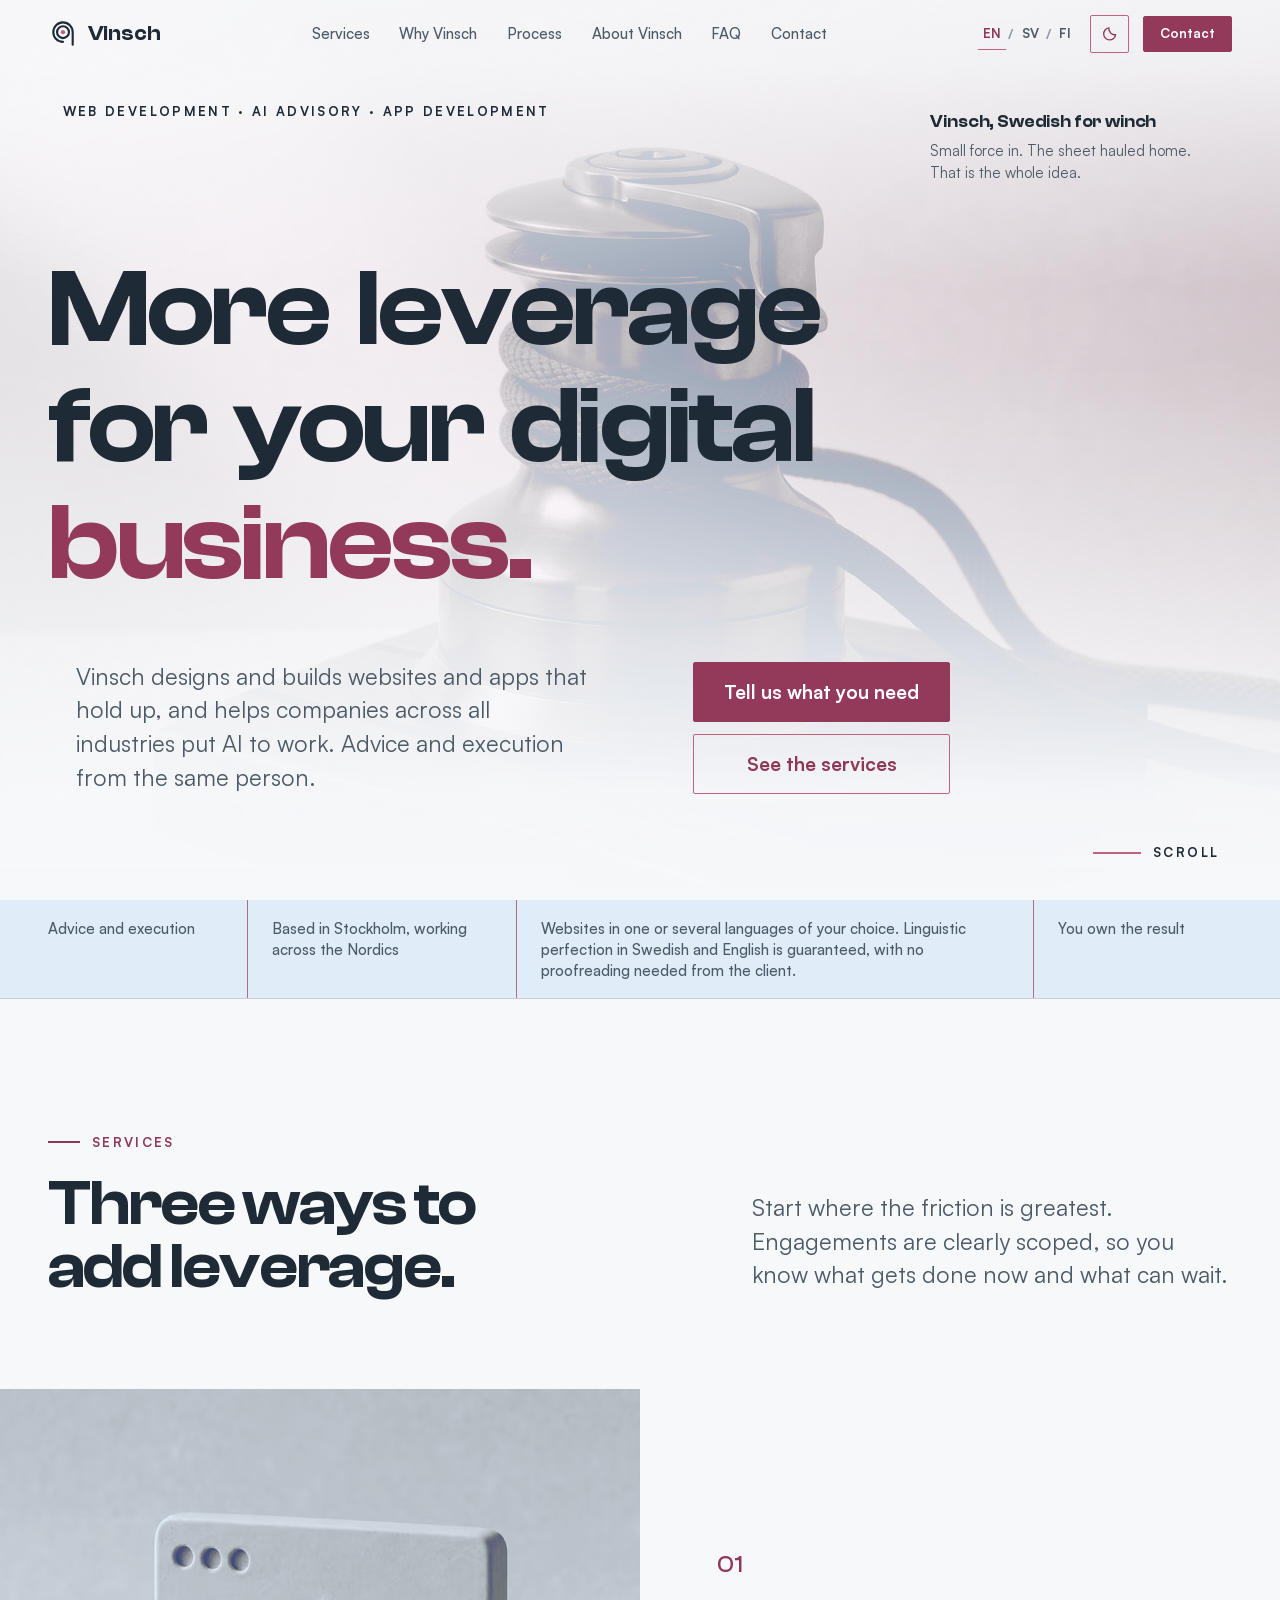
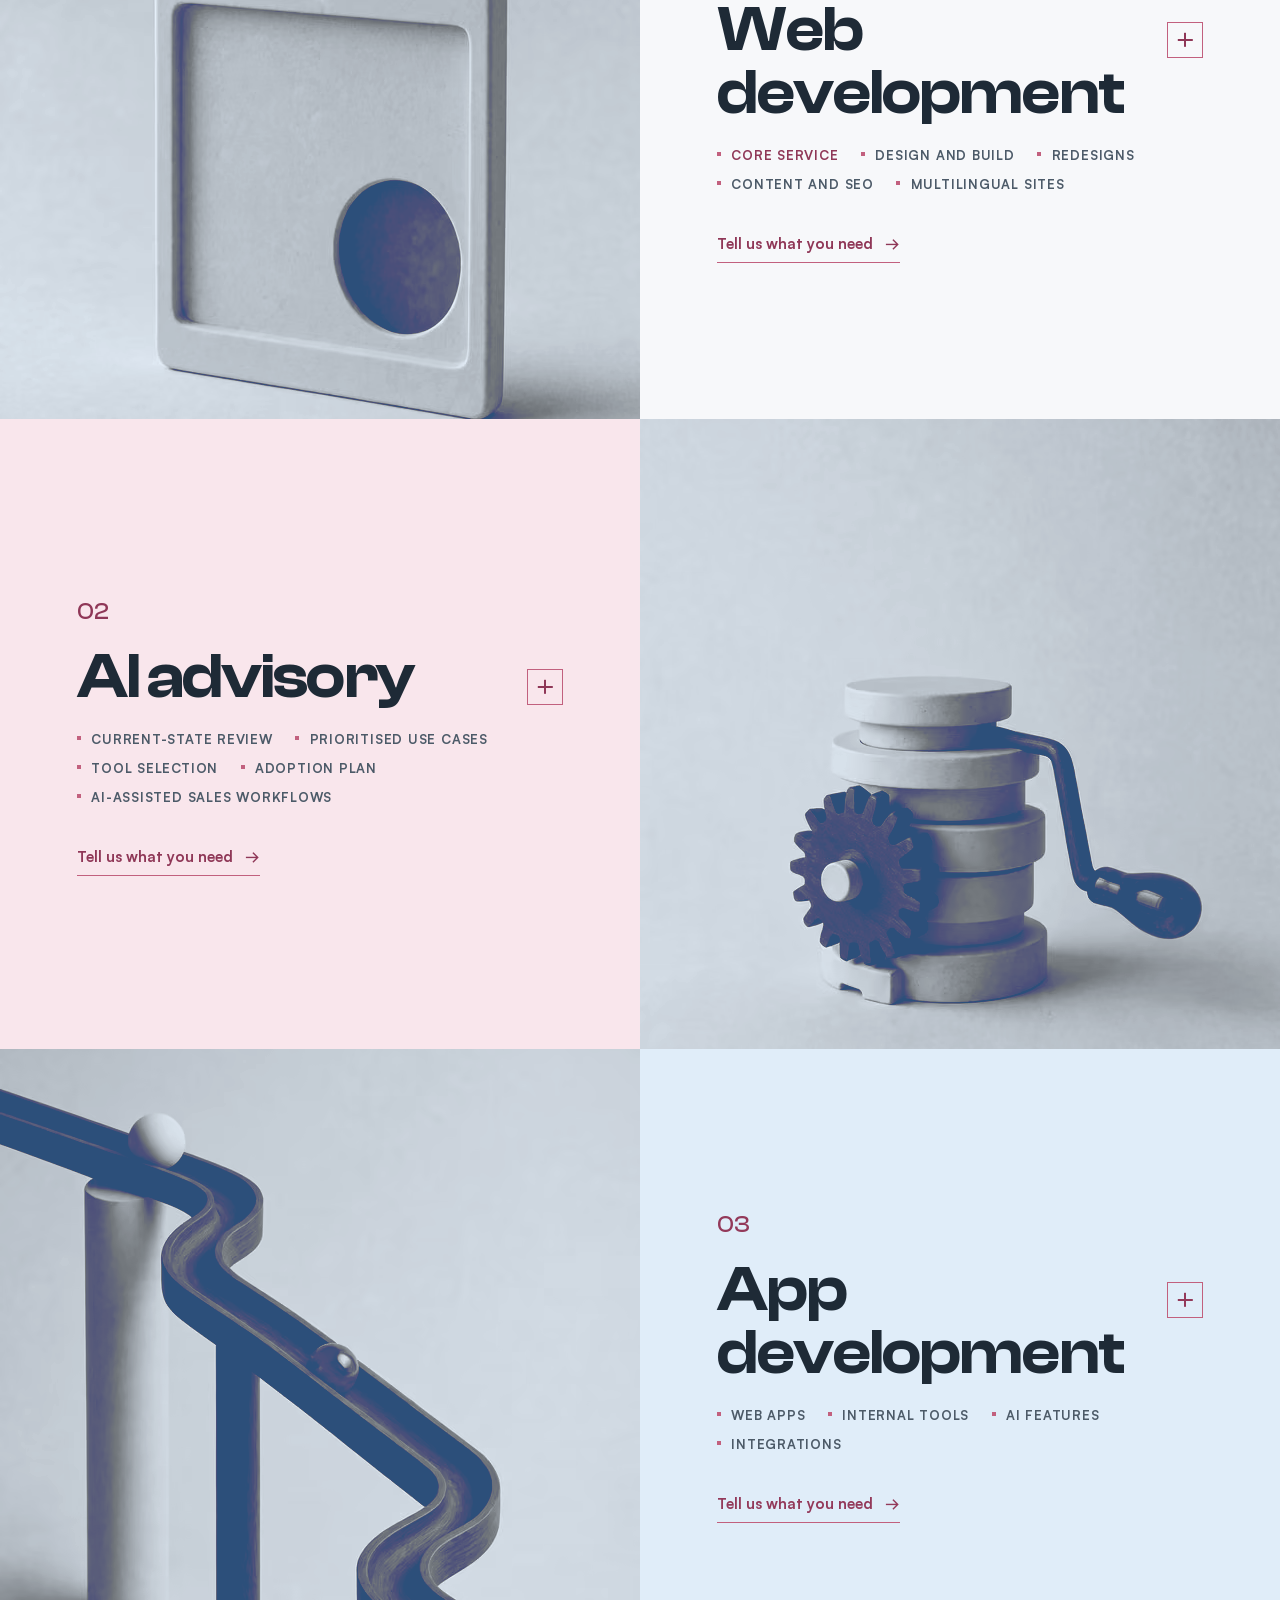
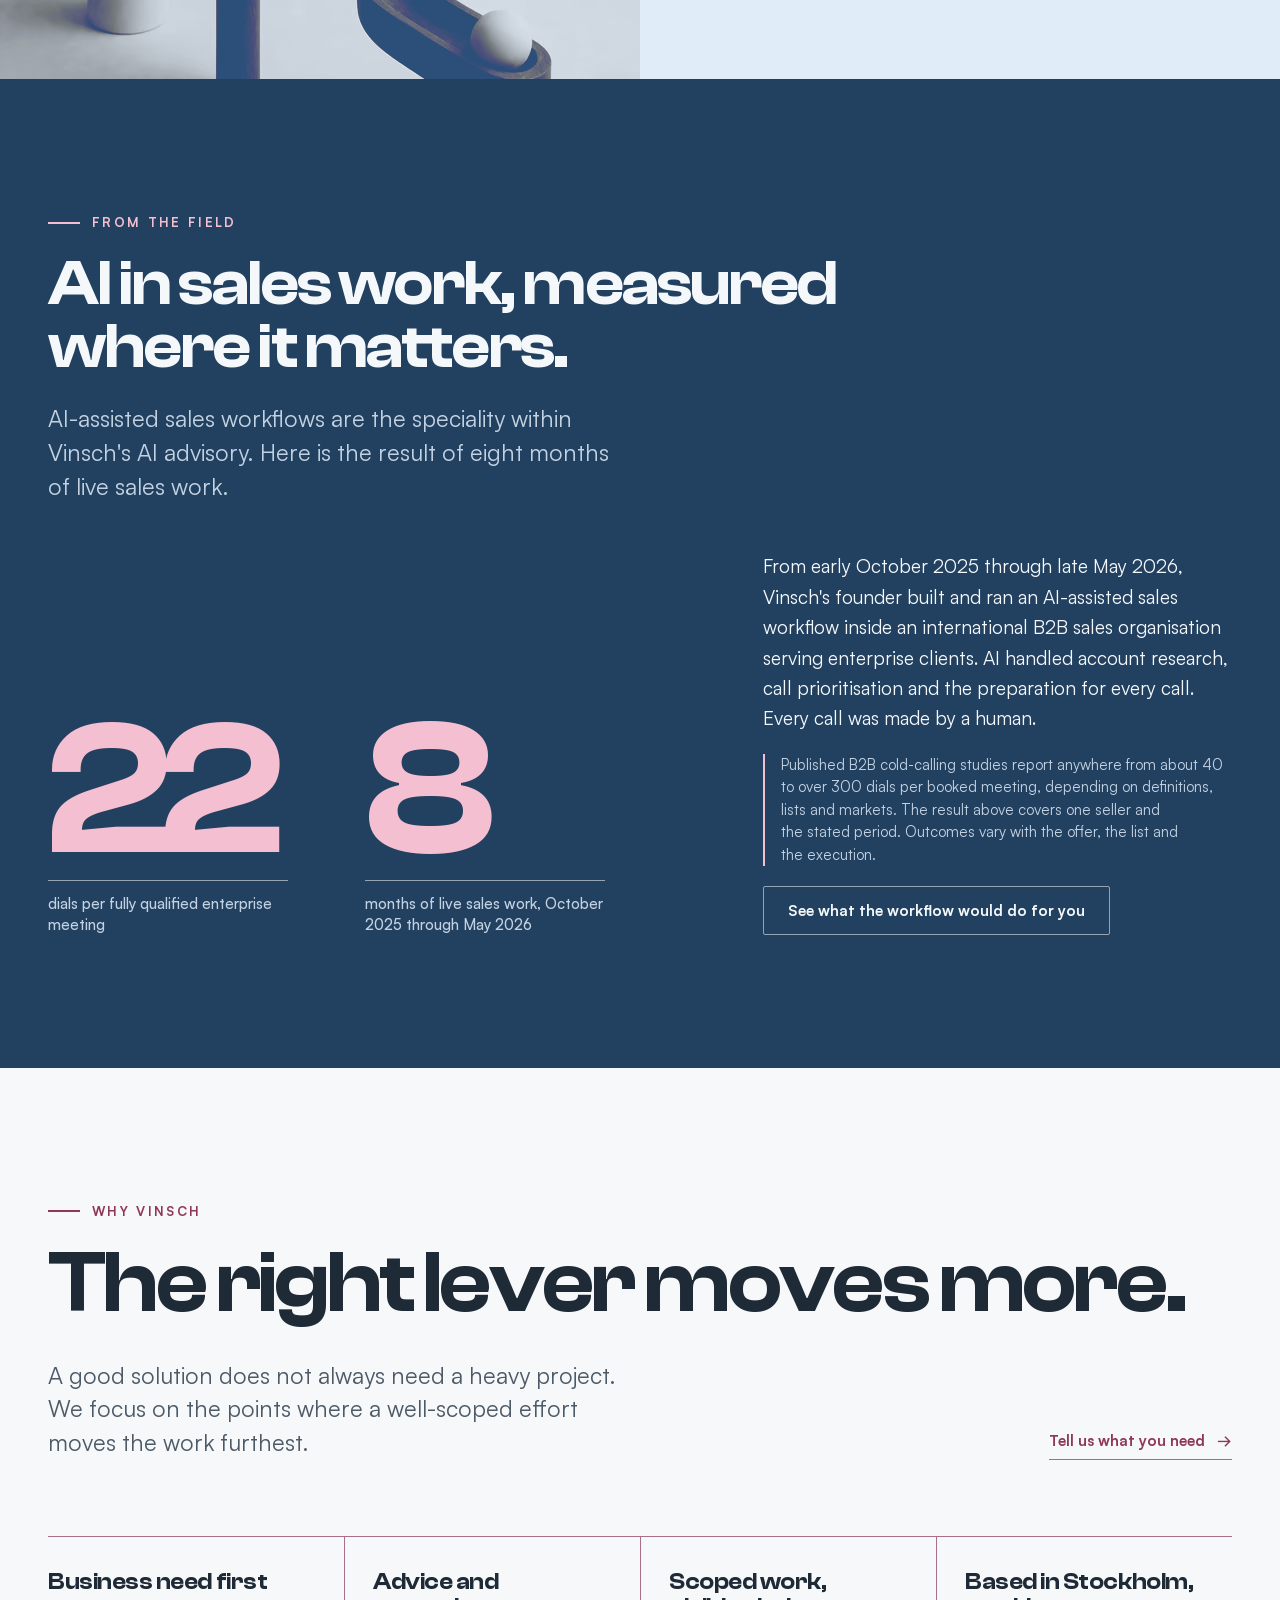
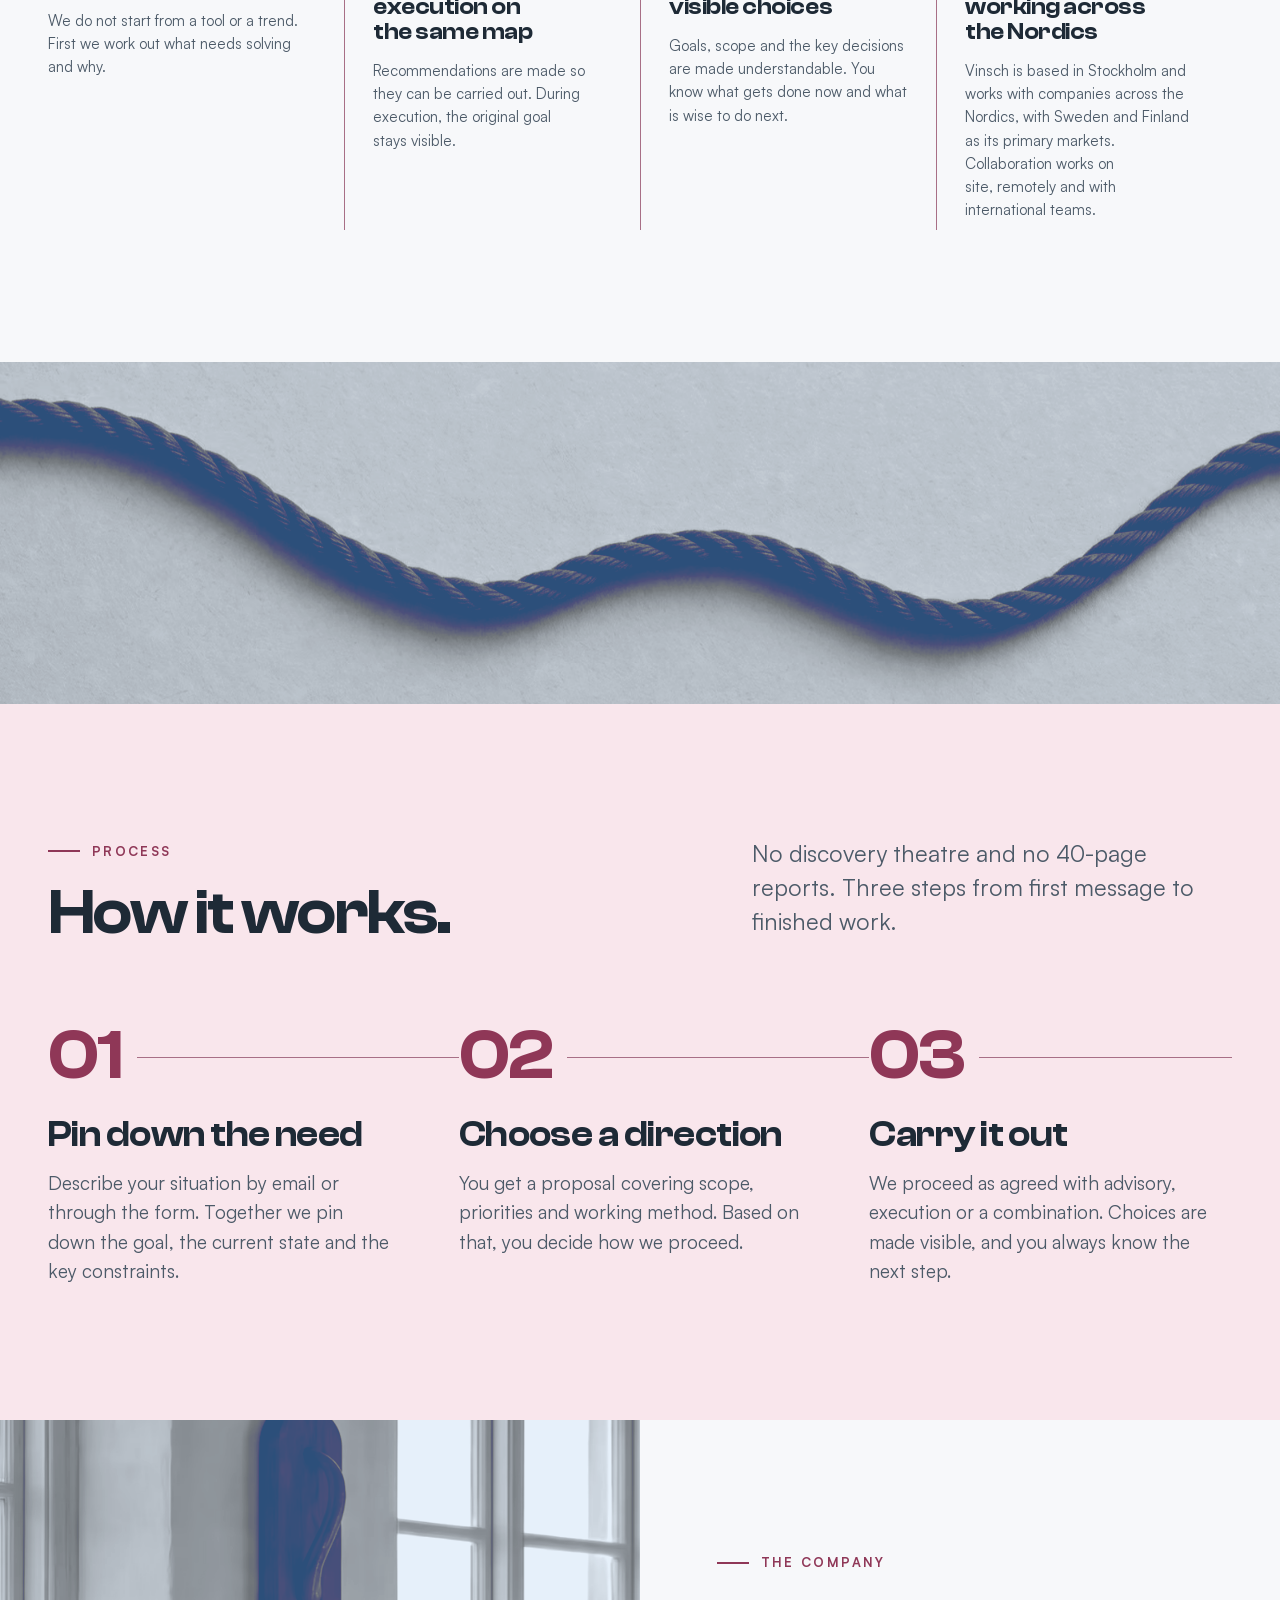
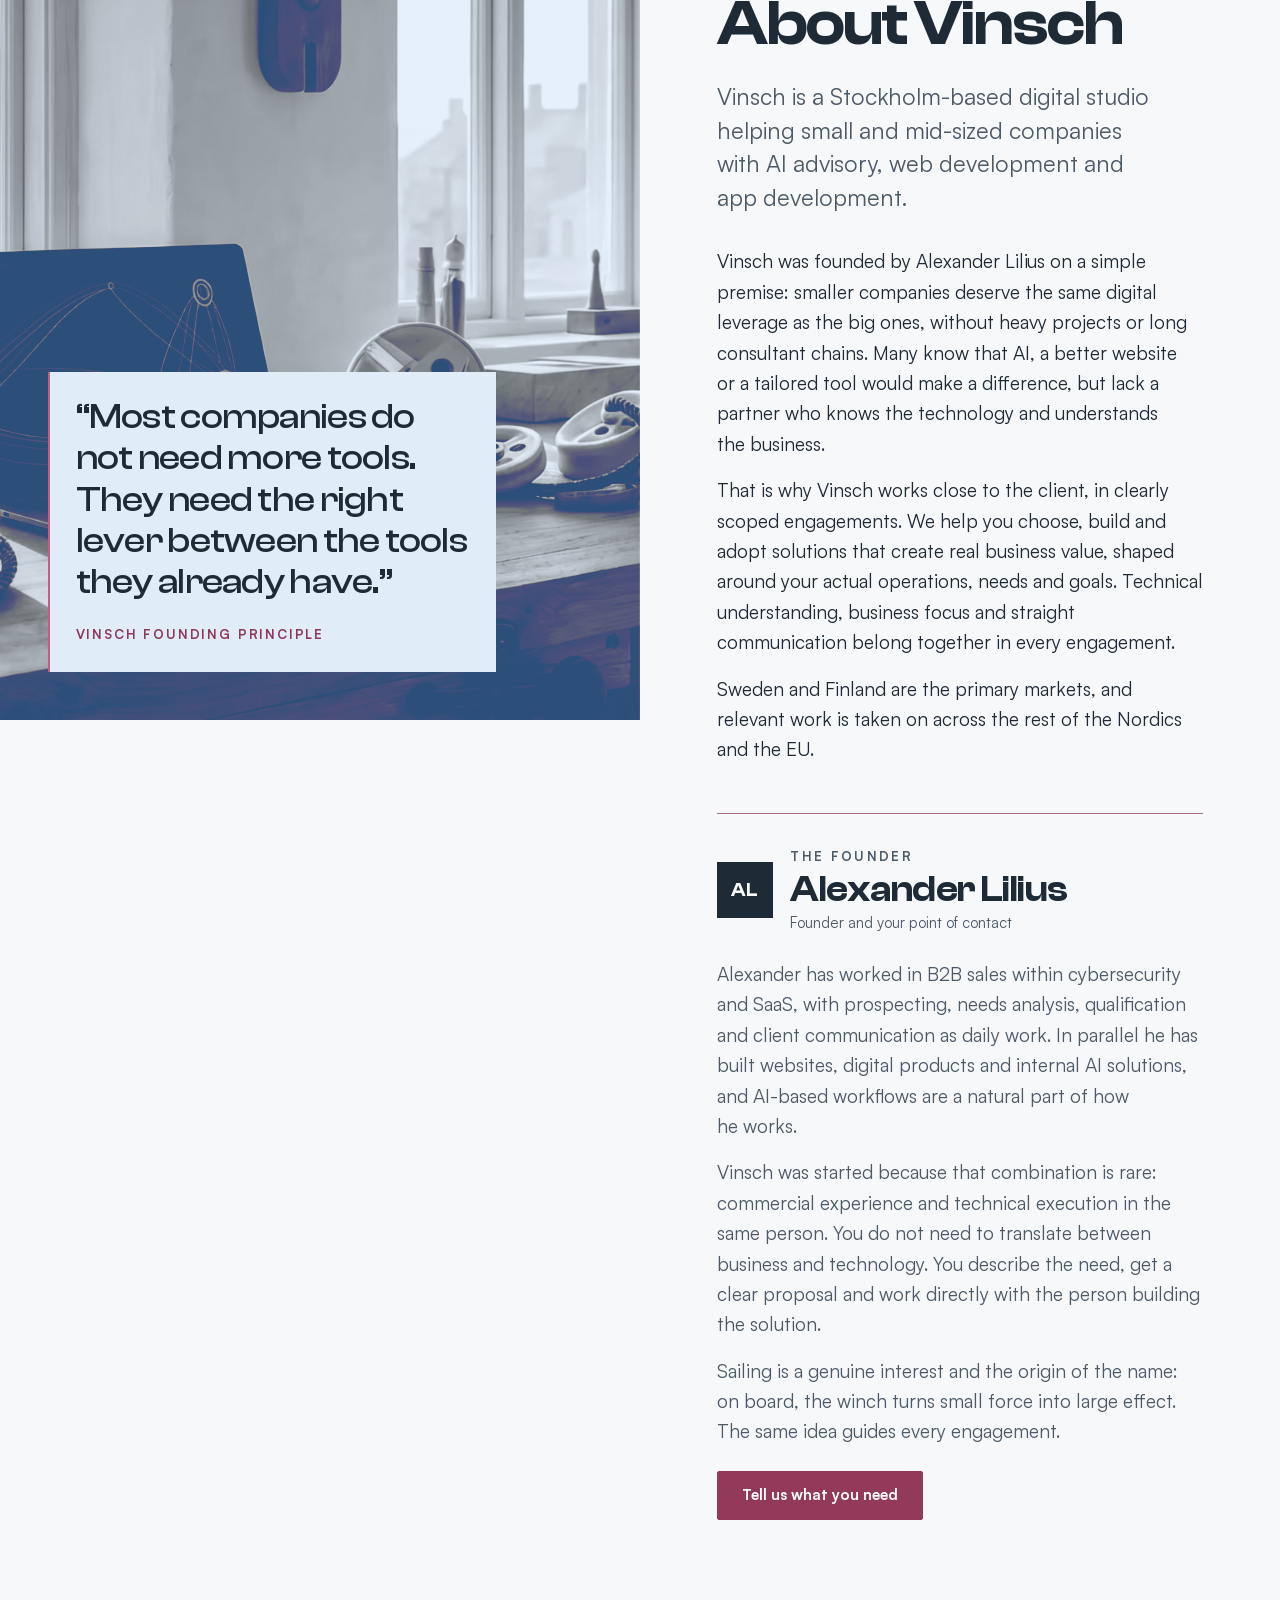
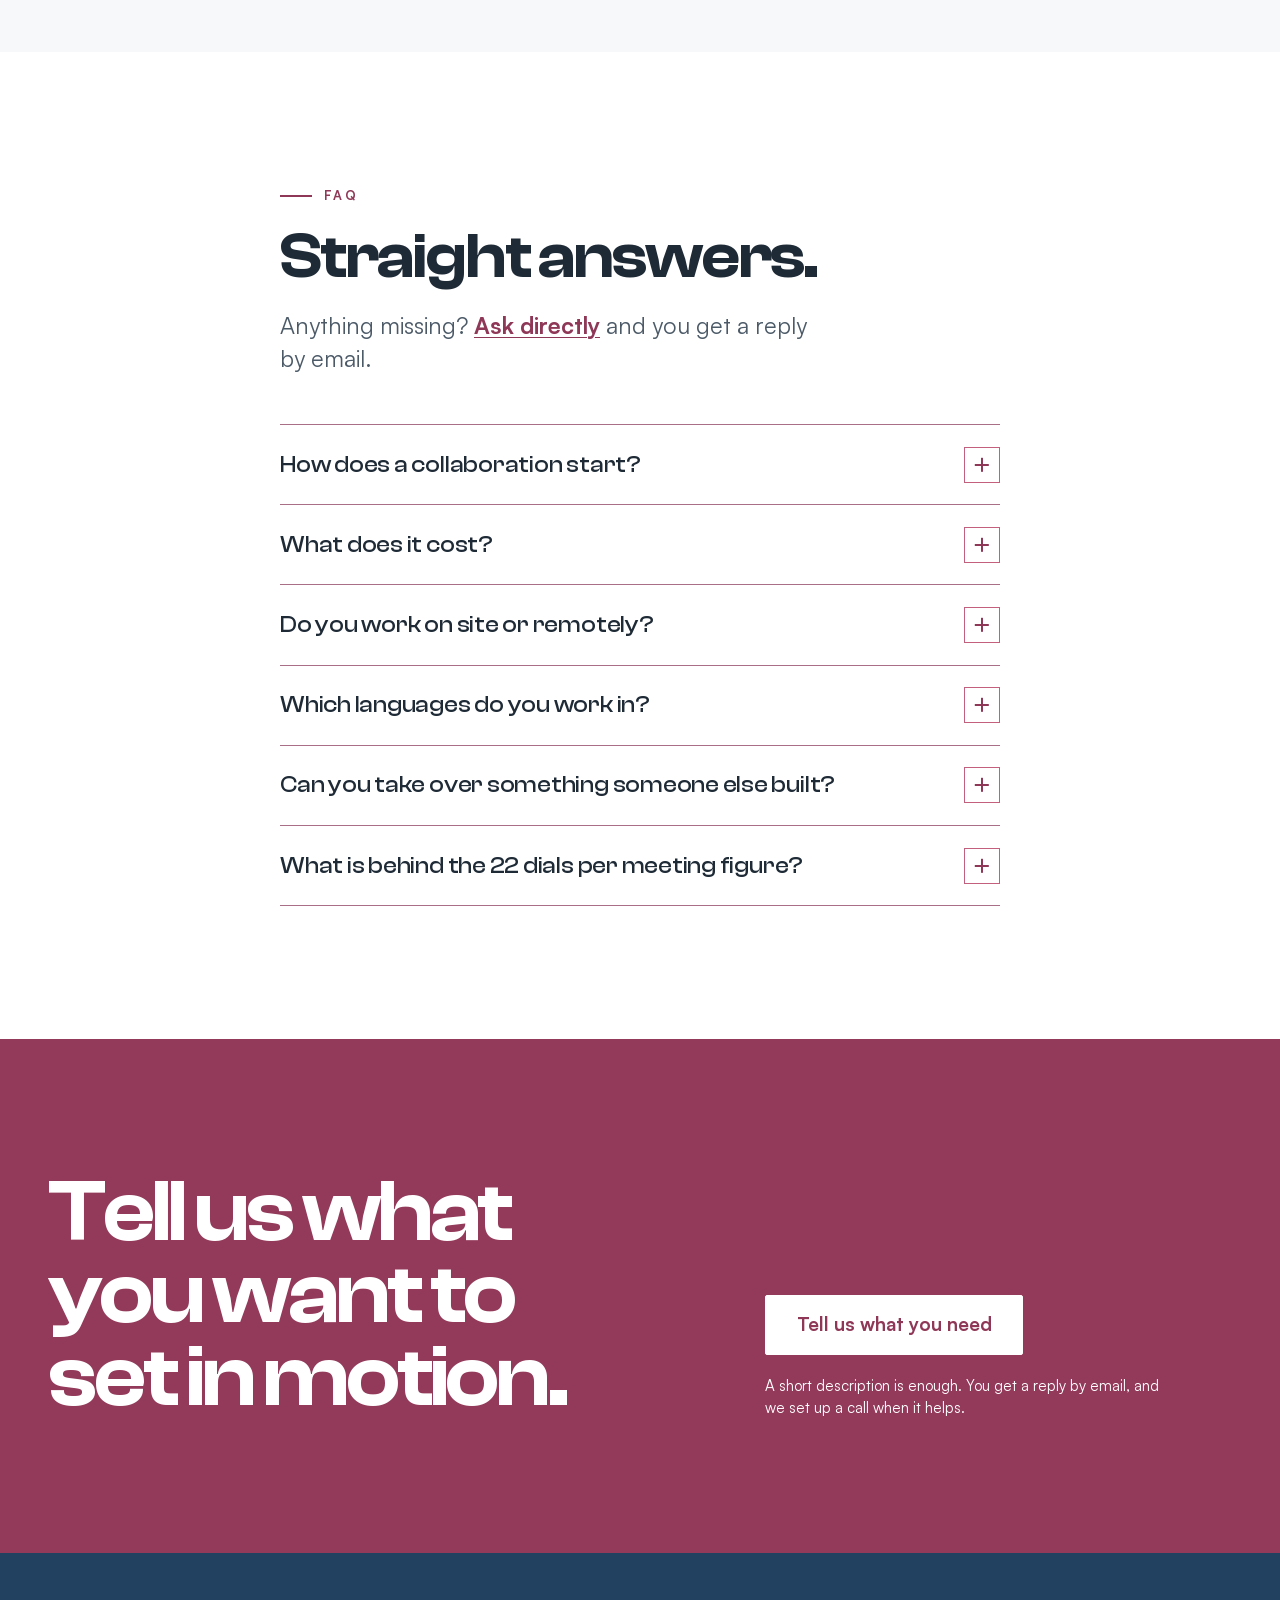
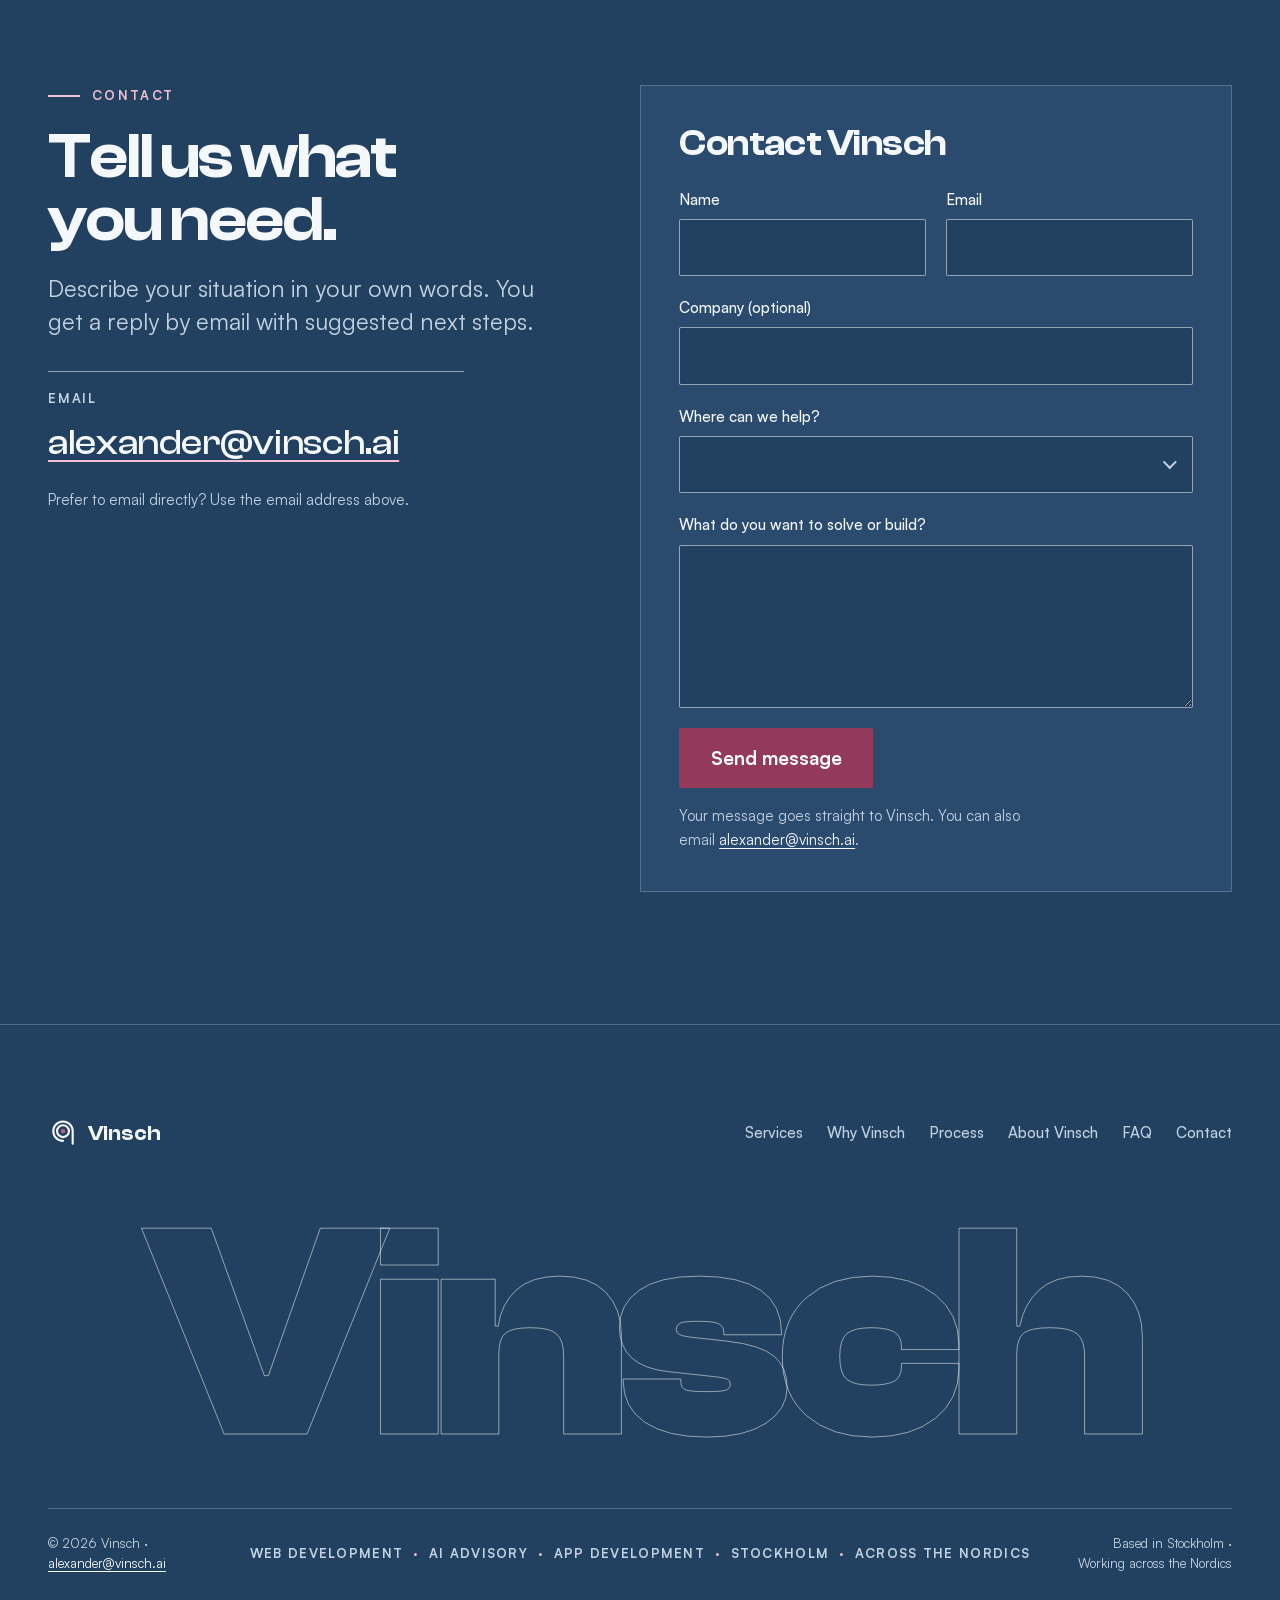
==== commit 5b8942db: "About: make sticky media work (min-height 0, align-self start), studio sizes back to 50vw" ====
--- a/index.html
+++ b/index.html
@@ -765,7 +765,7 @@
    ------------------------------------------------------------ */
 .about__split { display: grid; grid-template-columns: 1fr 1fr; }
 .about__media { position: relative; min-height: 100%; margin: 0; }
-@media (min-width: 881px) { .about__media { position: sticky; top: 0; height: 100vh; height: 100svh; } }
+@media (min-width: 881px) { .about__media { position: sticky; top: 0; height: 100vh; height: 100svh; min-height: 0; align-self: start; } }
 .about__quote {
   position: absolute; z-index: 2; left: clamp(1.25rem, 4vw, 3rem); right: clamp(1.25rem, 4vw, 3rem); bottom: clamp(1.25rem, 4vw, 3rem);
   max-width: 28rem; background: rgba(var(--scrim), 0.94); padding: 1.5rem 1.6rem; border-left: 2px solid var(--accent);
@@ -1390,8 +1390,8 @@
       <div class="about__split">
         <figure class="about__media duo duo--soft">
           <picture>
-            <source type="image/avif" srcset="assets/studio-p-540.avif 540w, assets/studio-p-768.avif 768w, assets/studio-p-1024.avif 1024w, assets/studio-p-1280.avif 1280w, assets/studio-p-1536.avif 1536w" sizes="(min-width: 1600px) 60vw, (min-width: 881px) 90vw, 100vw">
-            <source type="image/webp" srcset="assets/studio-p-540.webp 540w, assets/studio-p-768.webp 768w, assets/studio-p-1024.webp 1024w, assets/studio-p-1280.webp 1280w, assets/studio-p-1536.webp 1536w" sizes="(min-width: 1600px) 60vw, (min-width: 881px) 90vw, 100vw">
+            <source type="image/avif" srcset="assets/studio-p-540.avif 540w, assets/studio-p-768.avif 768w, assets/studio-p-1024.avif 1024w, assets/studio-p-1280.avif 1280w, assets/studio-p-1536.avif 1536w" sizes="(min-width: 881px) 50vw, 100vw">
+            <source type="image/webp" srcset="assets/studio-p-540.webp 540w, assets/studio-p-768.webp 768w, assets/studio-p-1024.webp 1024w, assets/studio-p-1280.webp 1280w, assets/studio-p-1536.webp 1536w" sizes="(min-width: 881px) 50vw, 100vw">
             <img class="duo__img" data-parallax="0.06" loading="lazy" src="assets/studio-p-1280.webp" alt="A warm Scandinavian workshop with a laptop, rope coils and pulley wheels on an oak workbench" data-i18n-alt="alt.studio" width="1536" height="2752">
           </picture>
           <blockquote class="about__quote reveal">
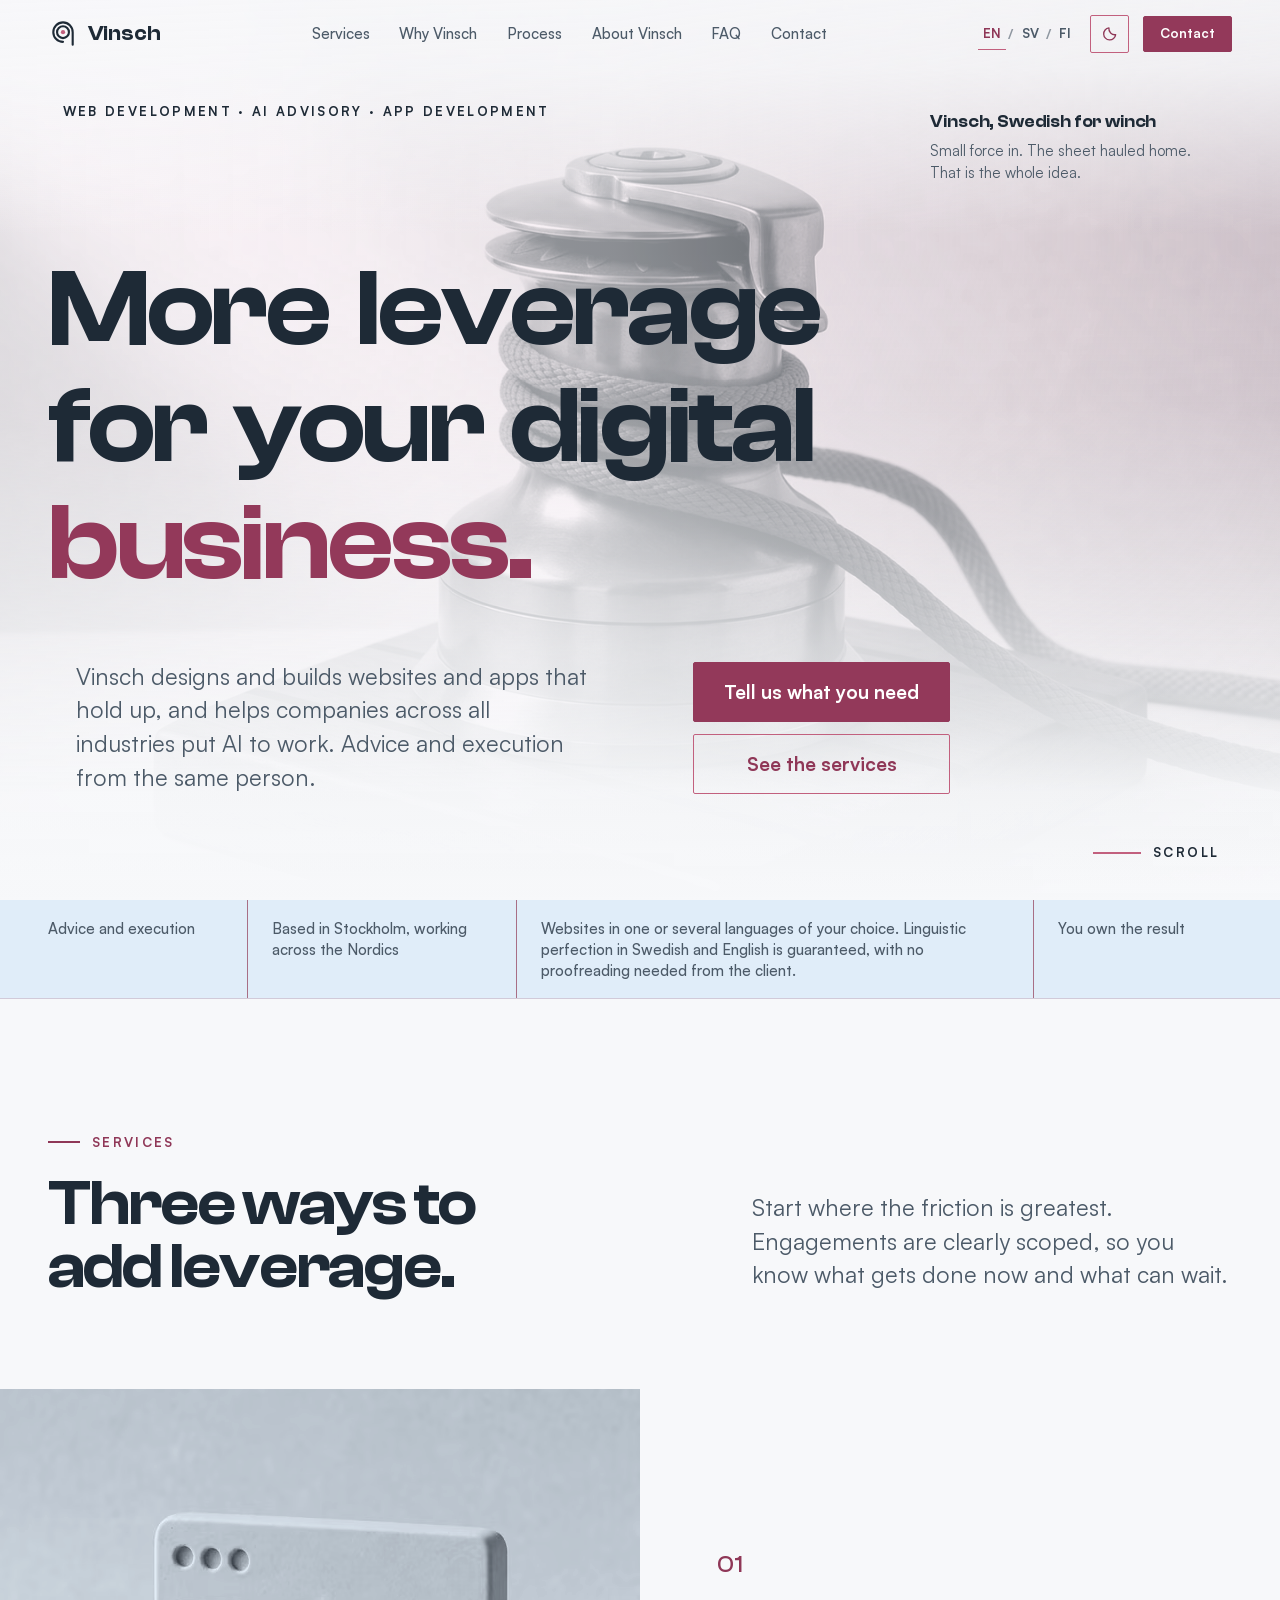
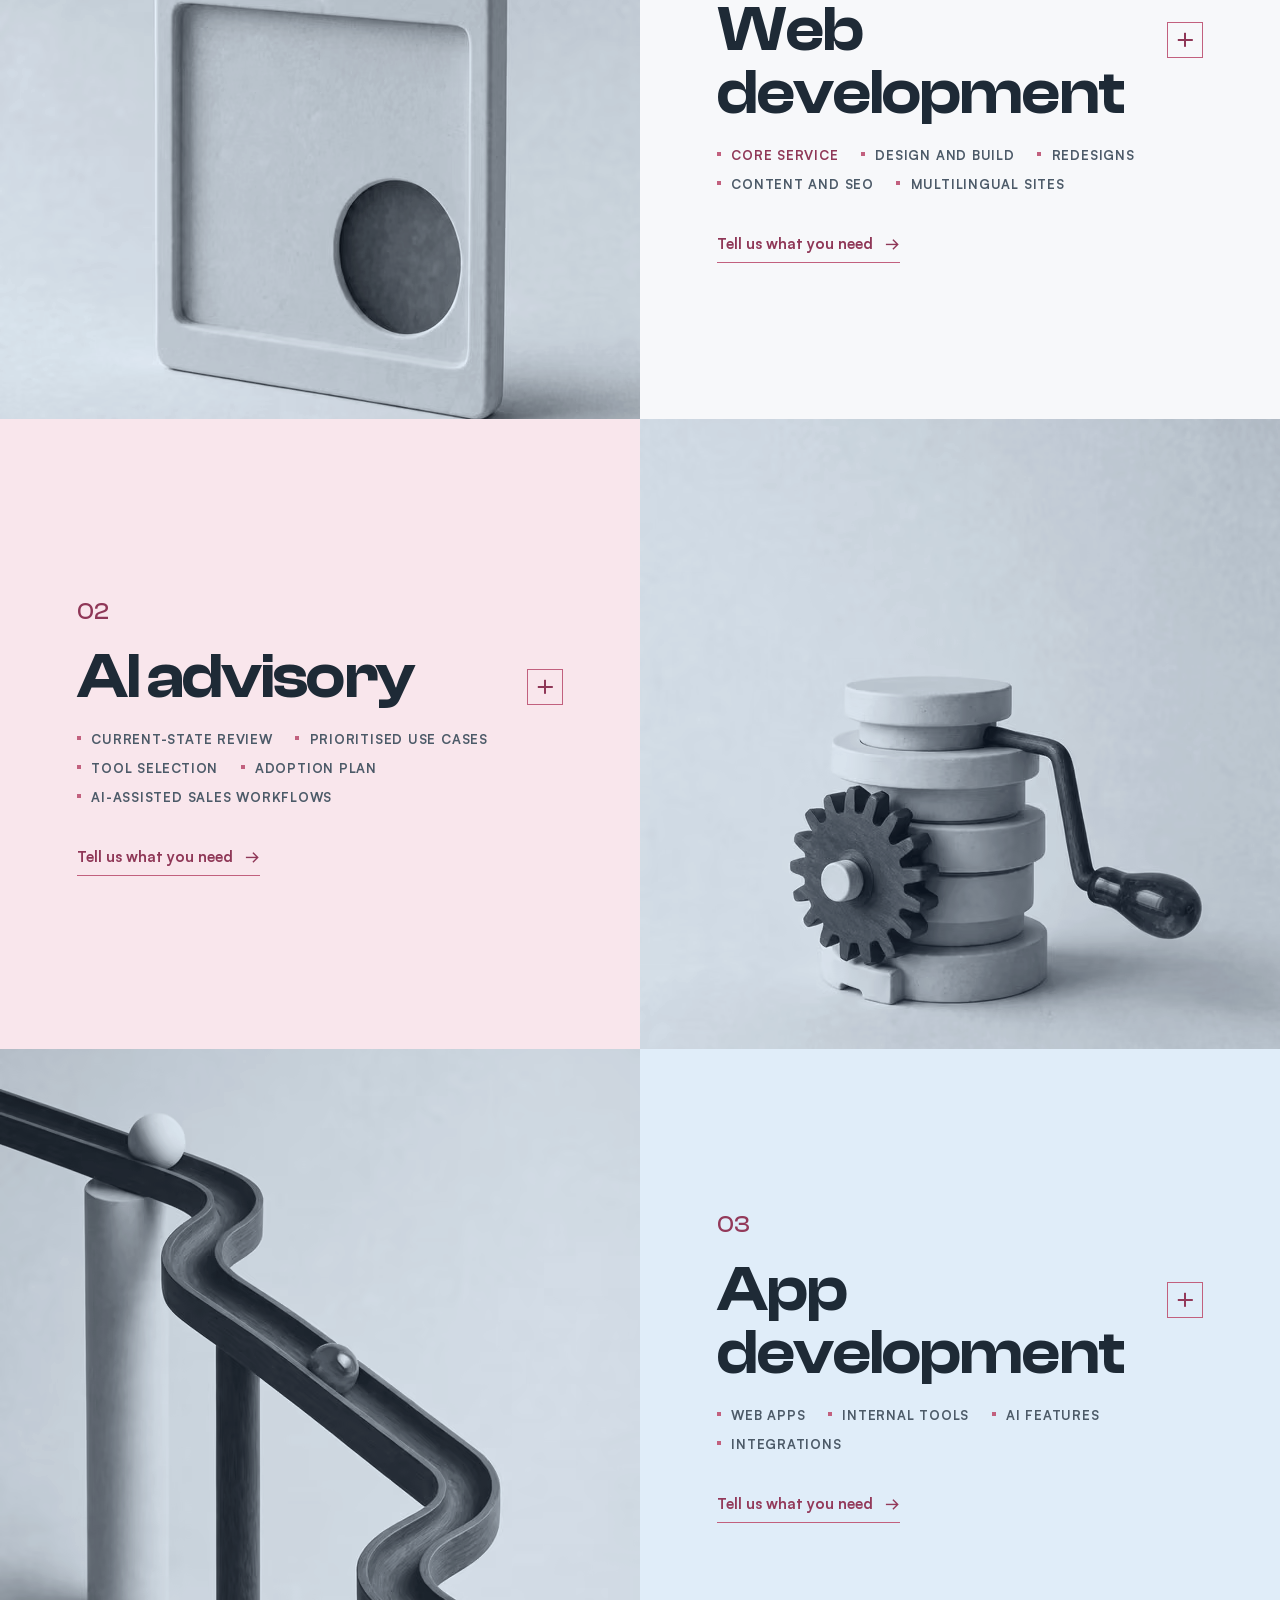
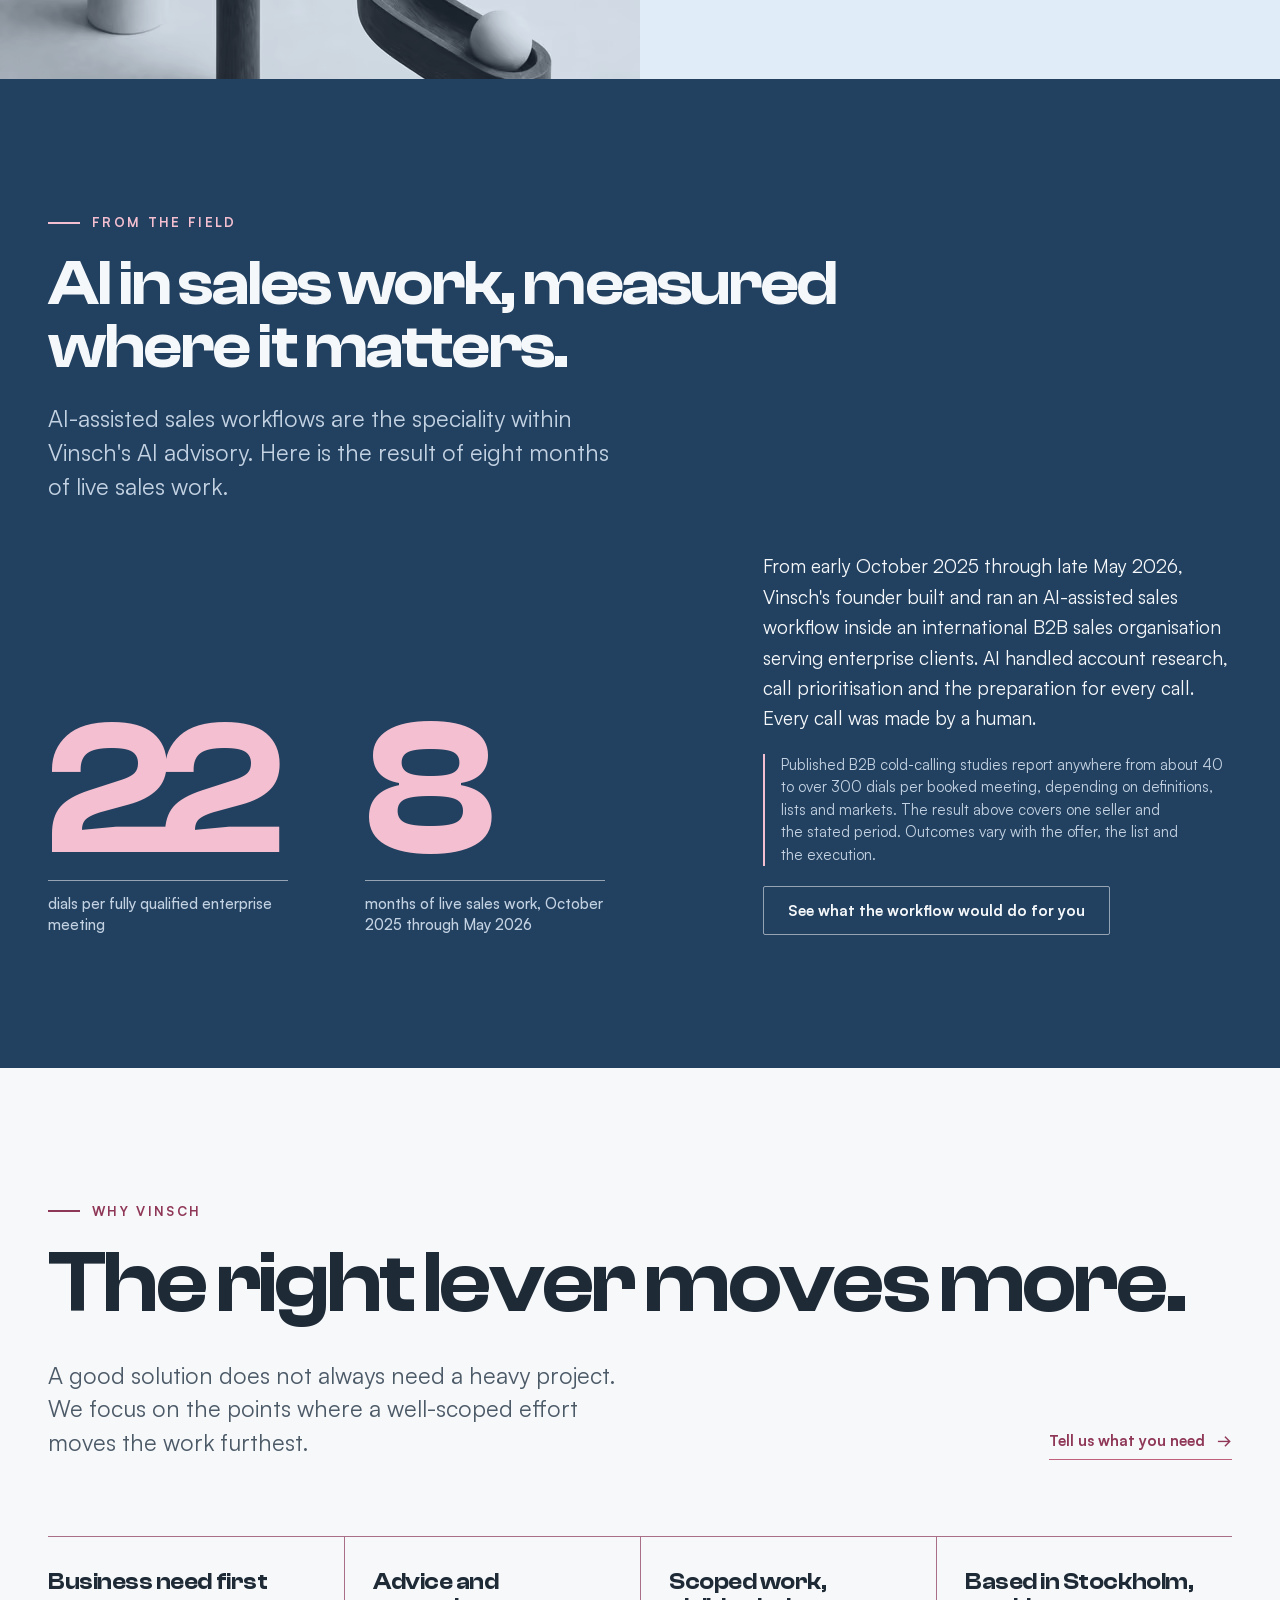
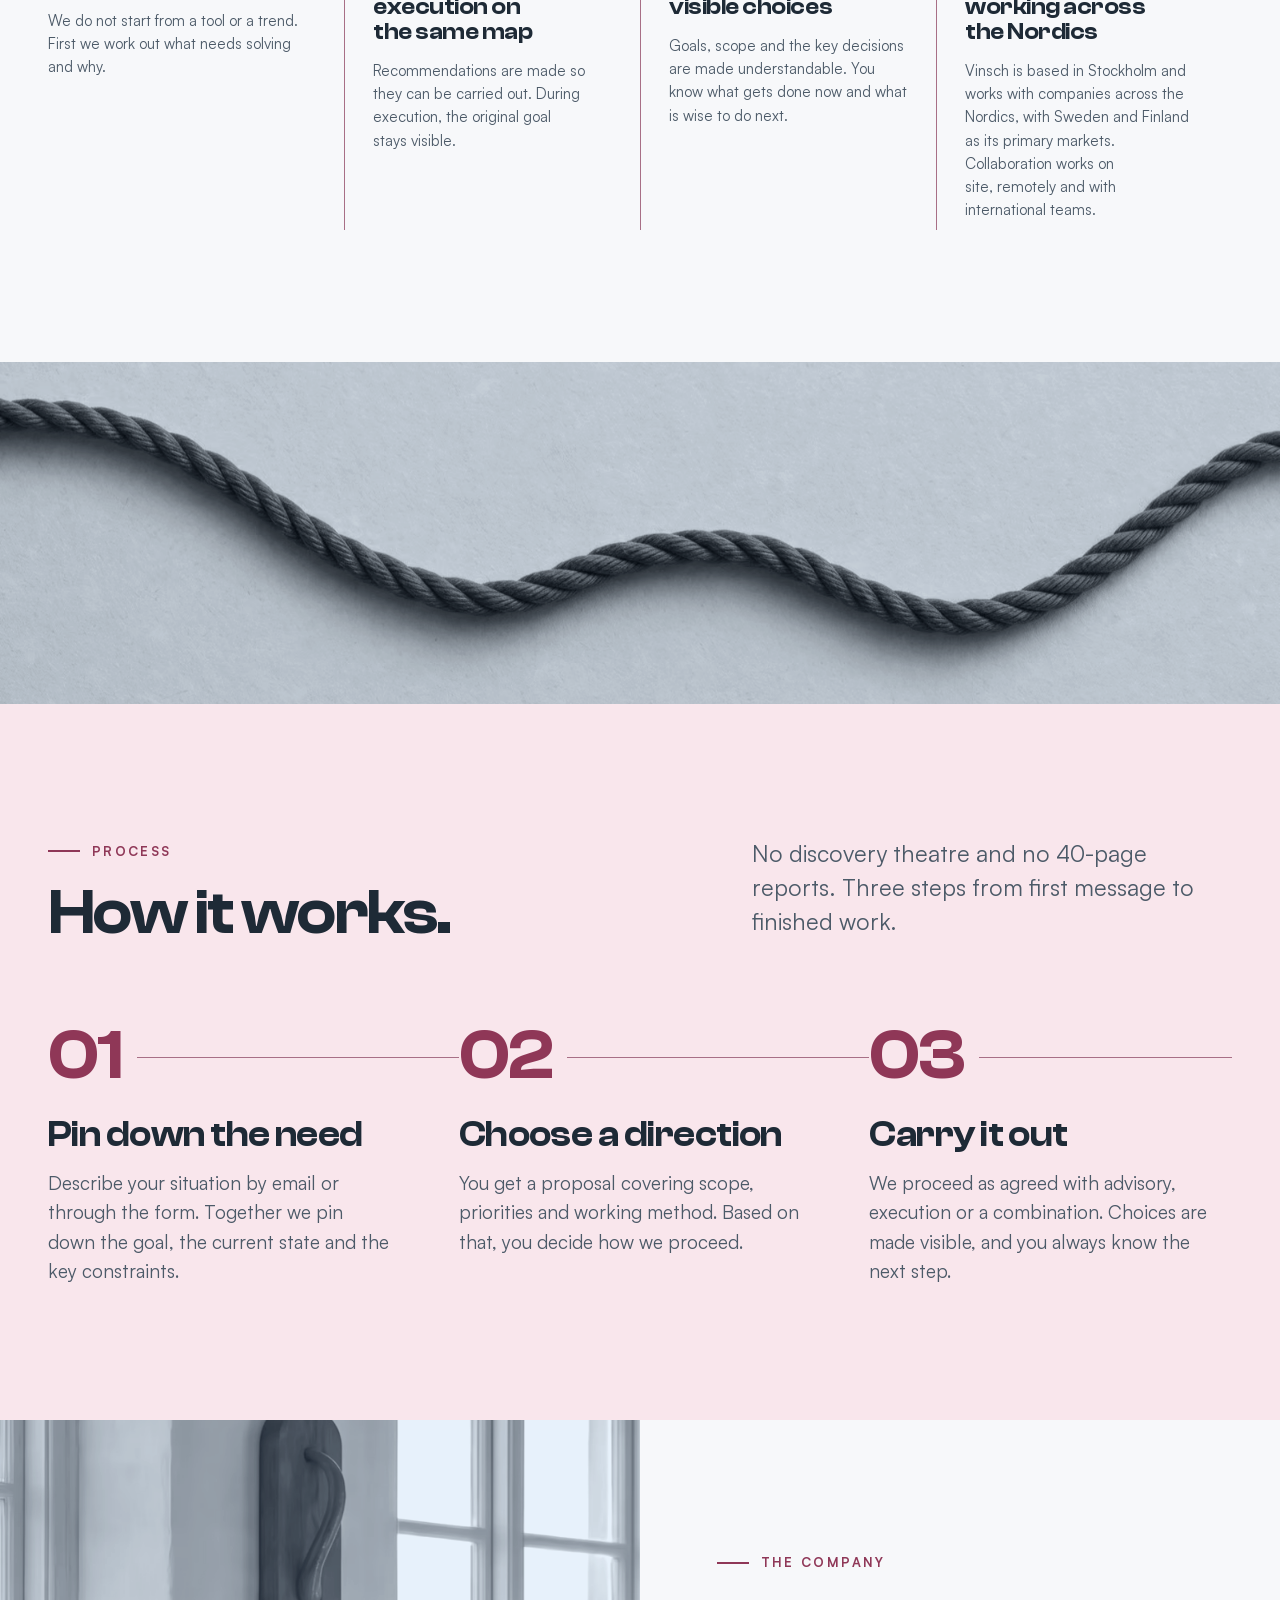
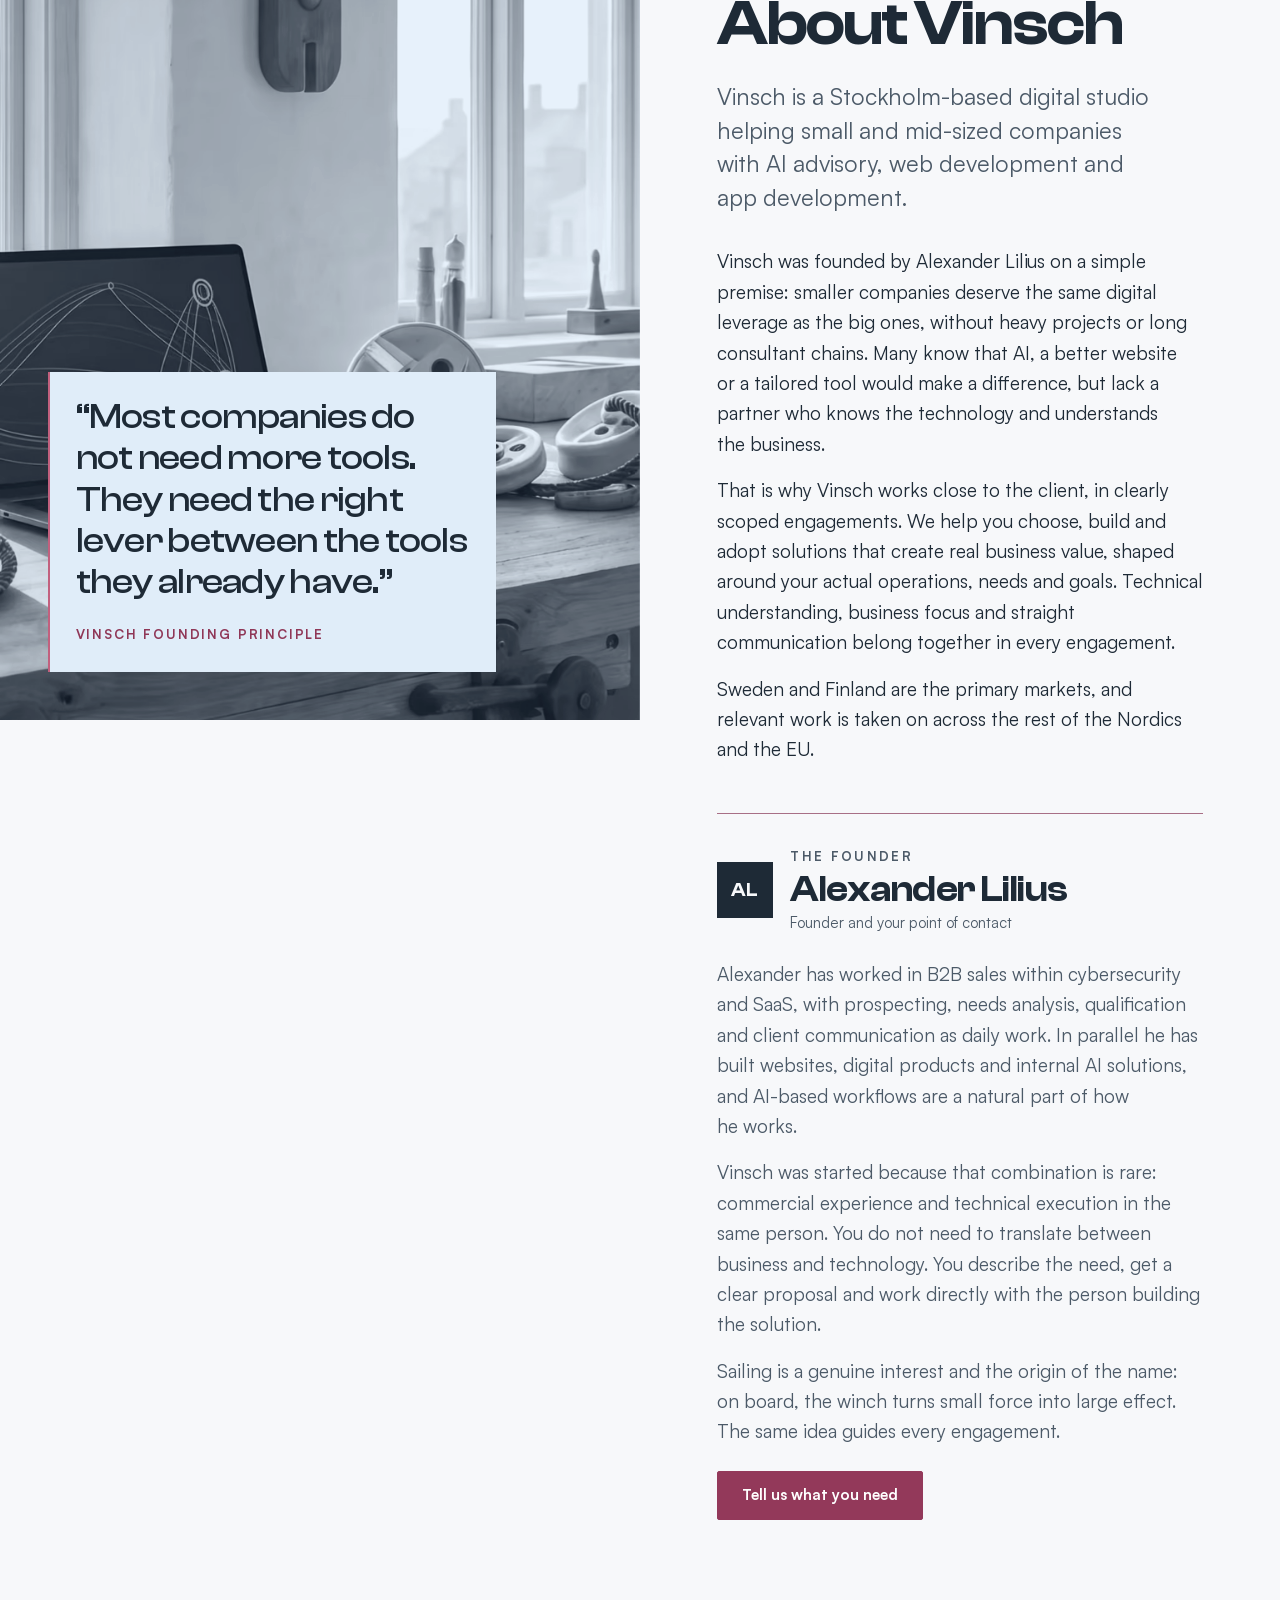
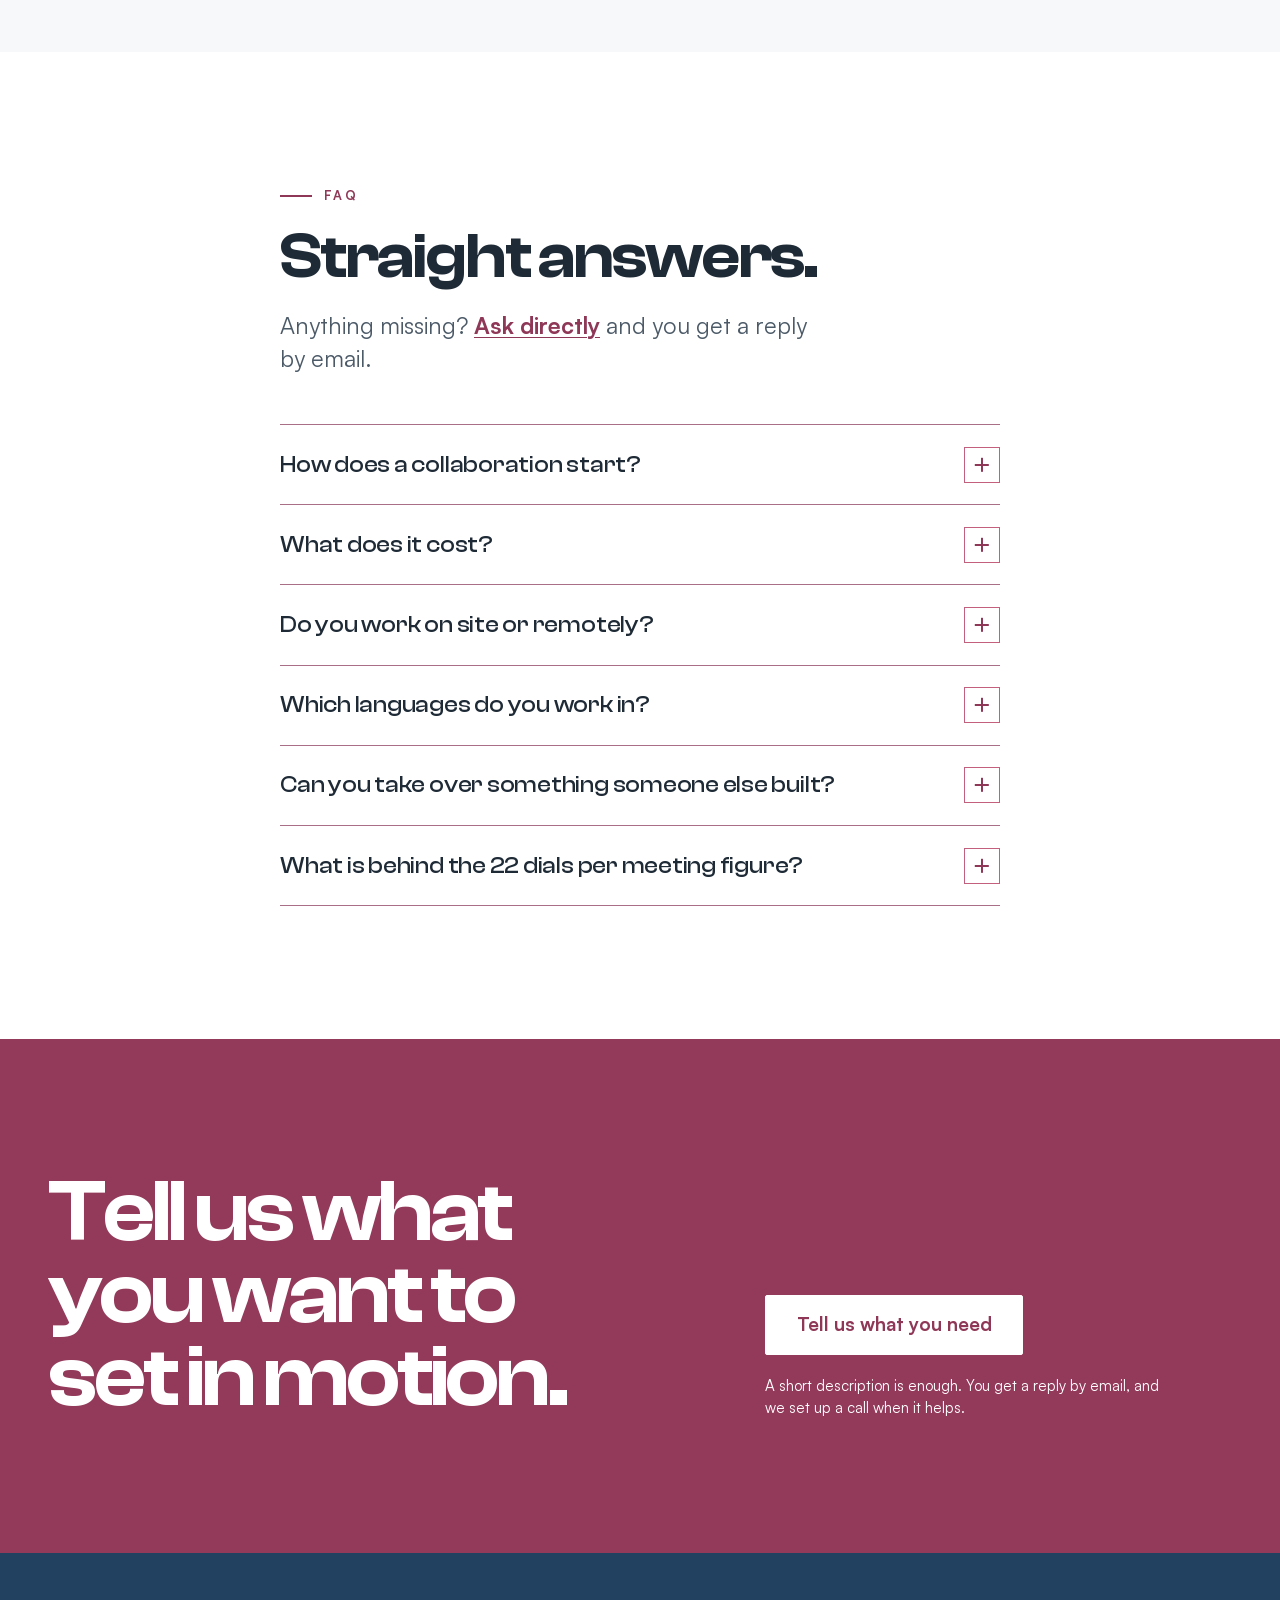
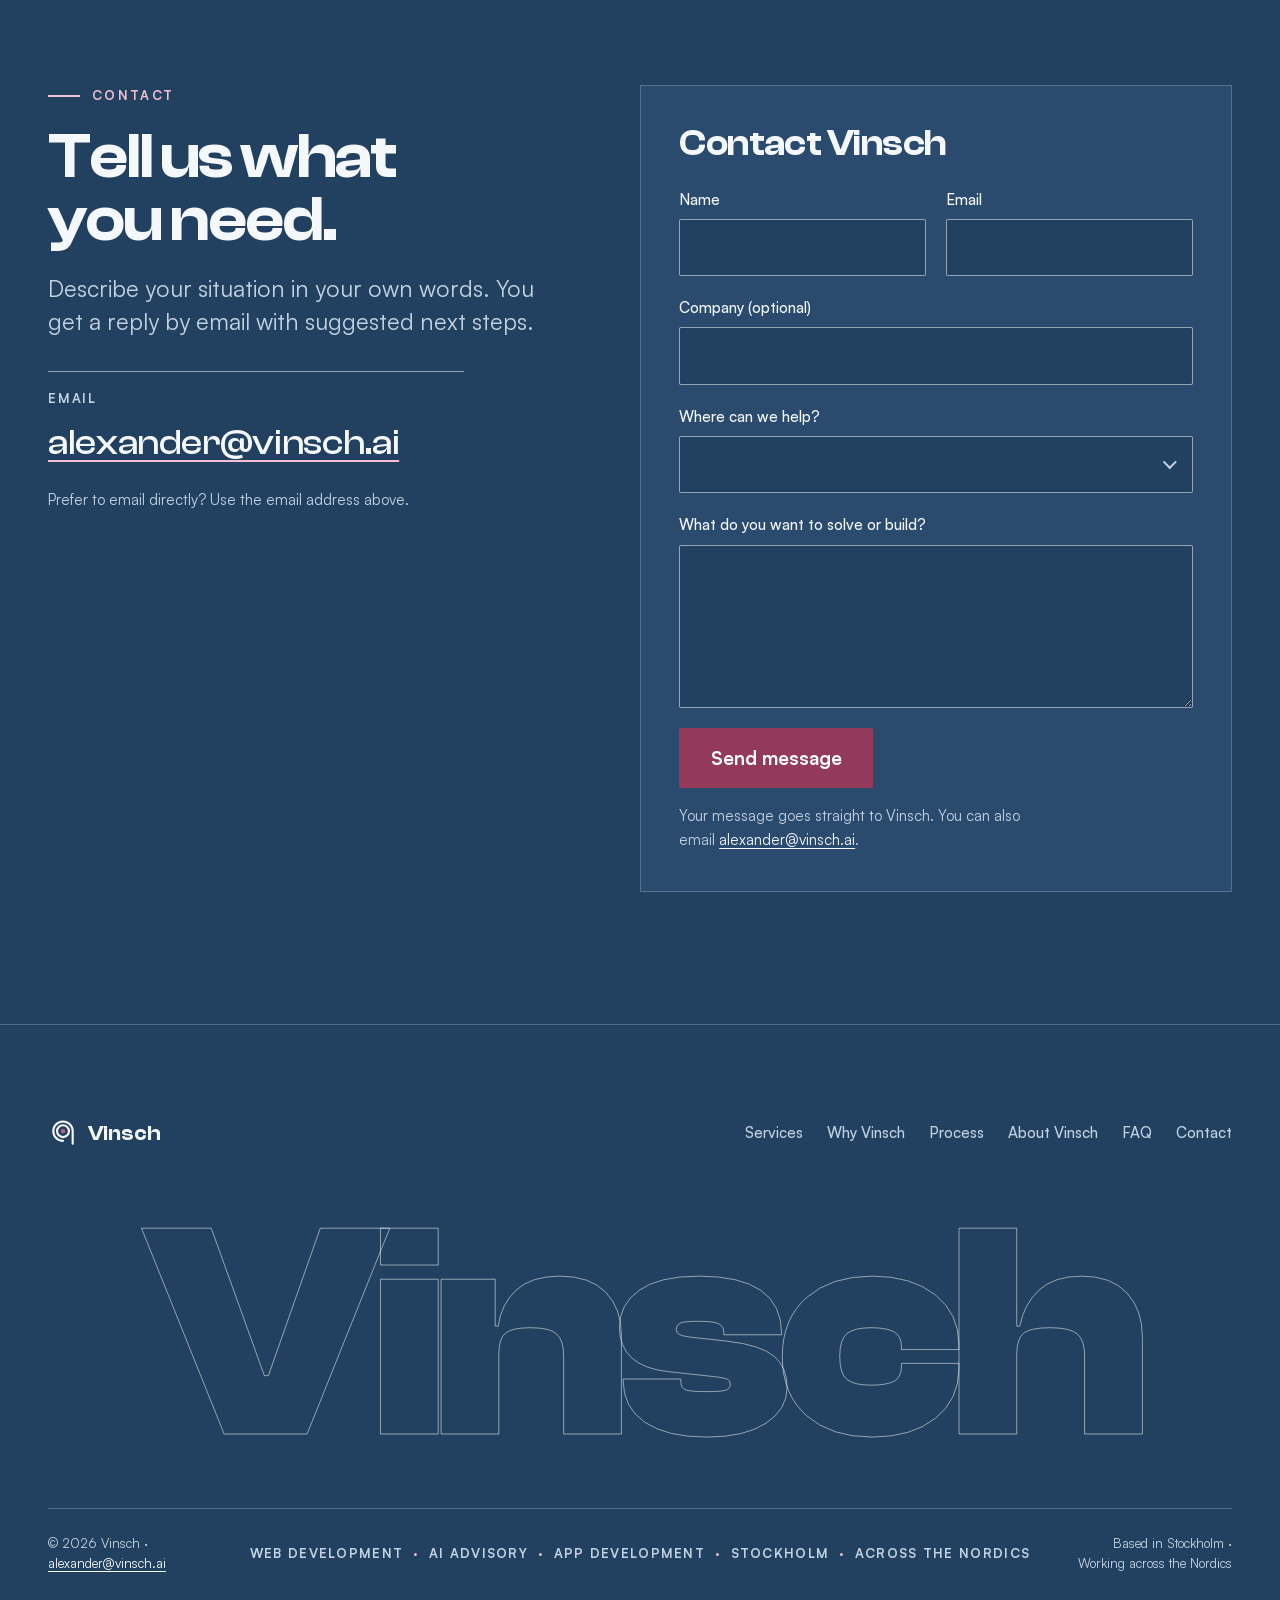
==== commit b6770e30: "Improve light image detail with section-specific blends and hero veils" ====
--- a/index.html
+++ b/index.html
@@ -992,20 +992,49 @@
 html[data-theme="light"][data-light-palette="dawn"] .qa.is-open .qa__icon { background: var(--accent-deep); border-color: var(--accent-deep); color: var(--accent-ink); }
 html[data-theme="light"][data-light-palette="dawn"] .form input:hover, html[data-theme="light"][data-light-palette="dawn"] .form select:hover, html[data-theme="light"][data-light-palette="dawn"] .form textarea:hover { border-color: var(--accent-text-inverse); }
 
-/* Gemensam sammanhängande bildslöja ersätter de lokala plattorna. */
+/* Light image treatments: retain texture instead of clipping shadows to a flat tint. */
+html[data-theme="light"][data-light-palette] .duo--hero .duo__img {
+  filter: grayscale(1) contrast(1.12);
+}
+html[data-theme="light"][data-light-palette] .duo--hero::after {
+  mix-blend-mode: screen;
+  opacity: 0.24;
+}
+html[data-theme="light"][data-light-palette] .svc-panel[data-topic="web"] .duo::after {
+  mix-blend-mode: screen;
+  opacity: 0.18;
+}
+html[data-theme="light"][data-light-palette] .svc-panel[data-topic="ai"] .duo::after {
+  mix-blend-mode: screen;
+  opacity: 0.24;
+}
+html[data-theme="light"][data-light-palette] .svc-panel[data-topic="app"] .duo::after {
+  mix-blend-mode: screen;
+  opacity: 0.20;
+}
+html[data-theme="light"][data-light-palette] .band--flow::after {
+  mix-blend-mode: screen;
+  opacity: 0.16;
+}
+html[data-theme="light"][data-light-palette] .about__media::after {
+  mix-blend-mode: screen;
+  opacity: 0.28;
+}
+
+/* Keep the continuous veil strongest at text, opening the winch and rope elsewhere. */
 html[data-theme="light"][data-light-palette] .hero__scrim {
   background:
-    linear-gradient(to bottom, rgba(var(--scrim), 0.90) 0%, rgba(var(--scrim), 0.82) var(--header-h), rgba(var(--scrim), 0) 32%),
-    linear-gradient(to right, rgba(var(--scrim), 0.72) 0%, rgba(var(--scrim), 0.48) 48%, rgba(var(--scrim), 0.12) 100%),
-    linear-gradient(to top, rgba(var(--scrim), 1) 0%, rgba(var(--scrim), 0.98) 12%, rgba(var(--scrim), 0.78) 28%, rgba(var(--scrim), 0.18) 60%, rgba(var(--scrim), 0) 100%);
+    linear-gradient(to bottom, rgba(var(--scrim), 0.90) 0%, rgba(var(--scrim), 0.82) var(--header-h), rgba(var(--scrim), 0) 26%),
+    linear-gradient(to right, rgba(var(--scrim), 0.64) 0%, rgba(var(--scrim), 0.54) 48%, rgba(var(--scrim), 0.08) 100%),
+    linear-gradient(to top, rgba(var(--scrim), 1) 0%, rgba(var(--scrim), 0.97) 12%, rgba(var(--scrim), 0.70) 28%, rgba(var(--scrim), 0.10) 55%, rgba(var(--scrim), 0) 72%);
 }
 
 @media (max-width: 880px) {
   html[data-theme="light"][data-light-palette] .hero__scrim {
     background:
       linear-gradient(to bottom, rgba(var(--scrim), 0.90) 0%, rgba(var(--scrim), 0.82) var(--header-h), rgba(var(--scrim), 0) 26%),
-      linear-gradient(to right, rgba(var(--scrim), 0.60) 0%, rgba(var(--scrim), 0.28) 100%),
-      linear-gradient(to top, rgba(var(--scrim), 1) 0%, rgba(var(--scrim), 1) 43%, rgba(var(--scrim), 0.94) 57%, rgba(var(--scrim), 0.40) 74%, rgba(var(--scrim), 0) 94%);
+      linear-gradient(to right, rgba(var(--scrim), 0.20) 0%, rgba(var(--scrim), 0) 100%),
+      linear-gradient(to top, rgba(var(--scrim), 1) 0%, rgba(var(--scrim), 1) 35%, rgba(var(--scrim), 0.96) 51%, rgba(var(--scrim), 0.40) 70%, rgba(var(--scrim), 0) 92%);
   }
 }
 
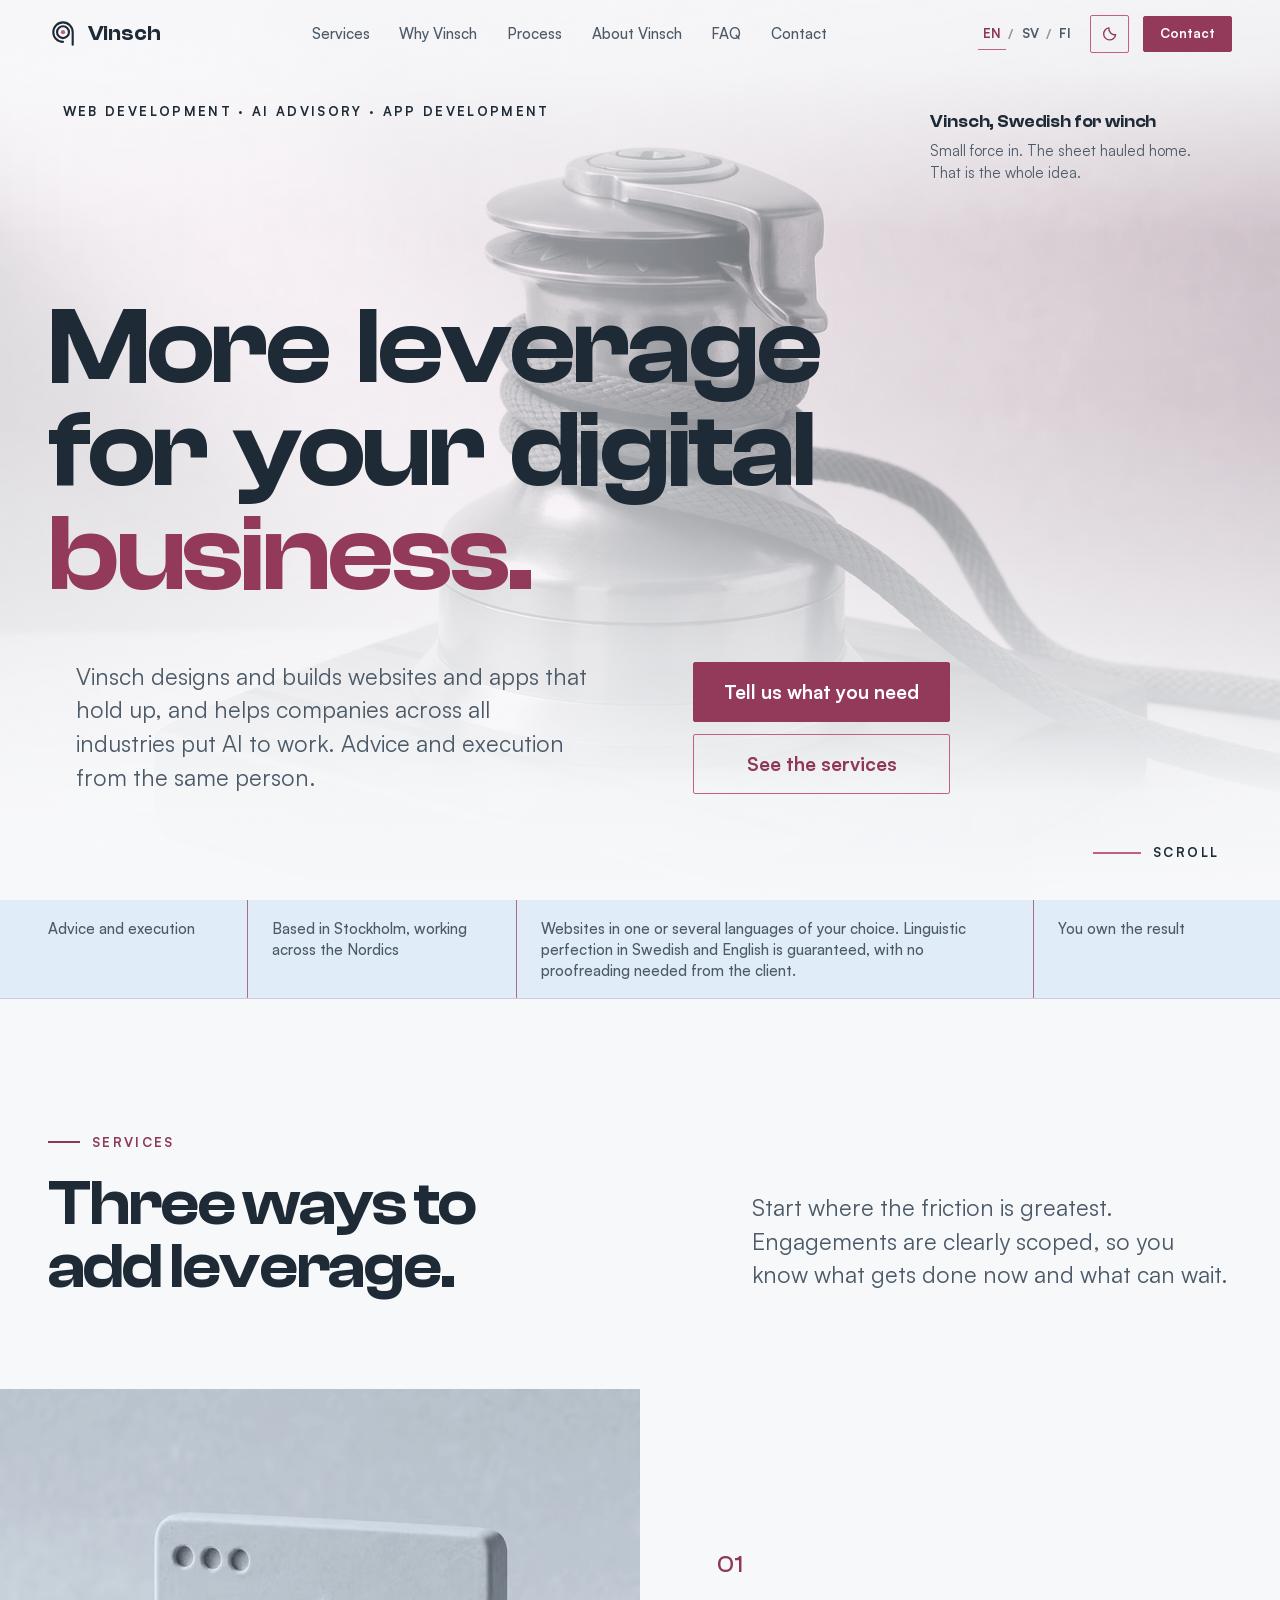
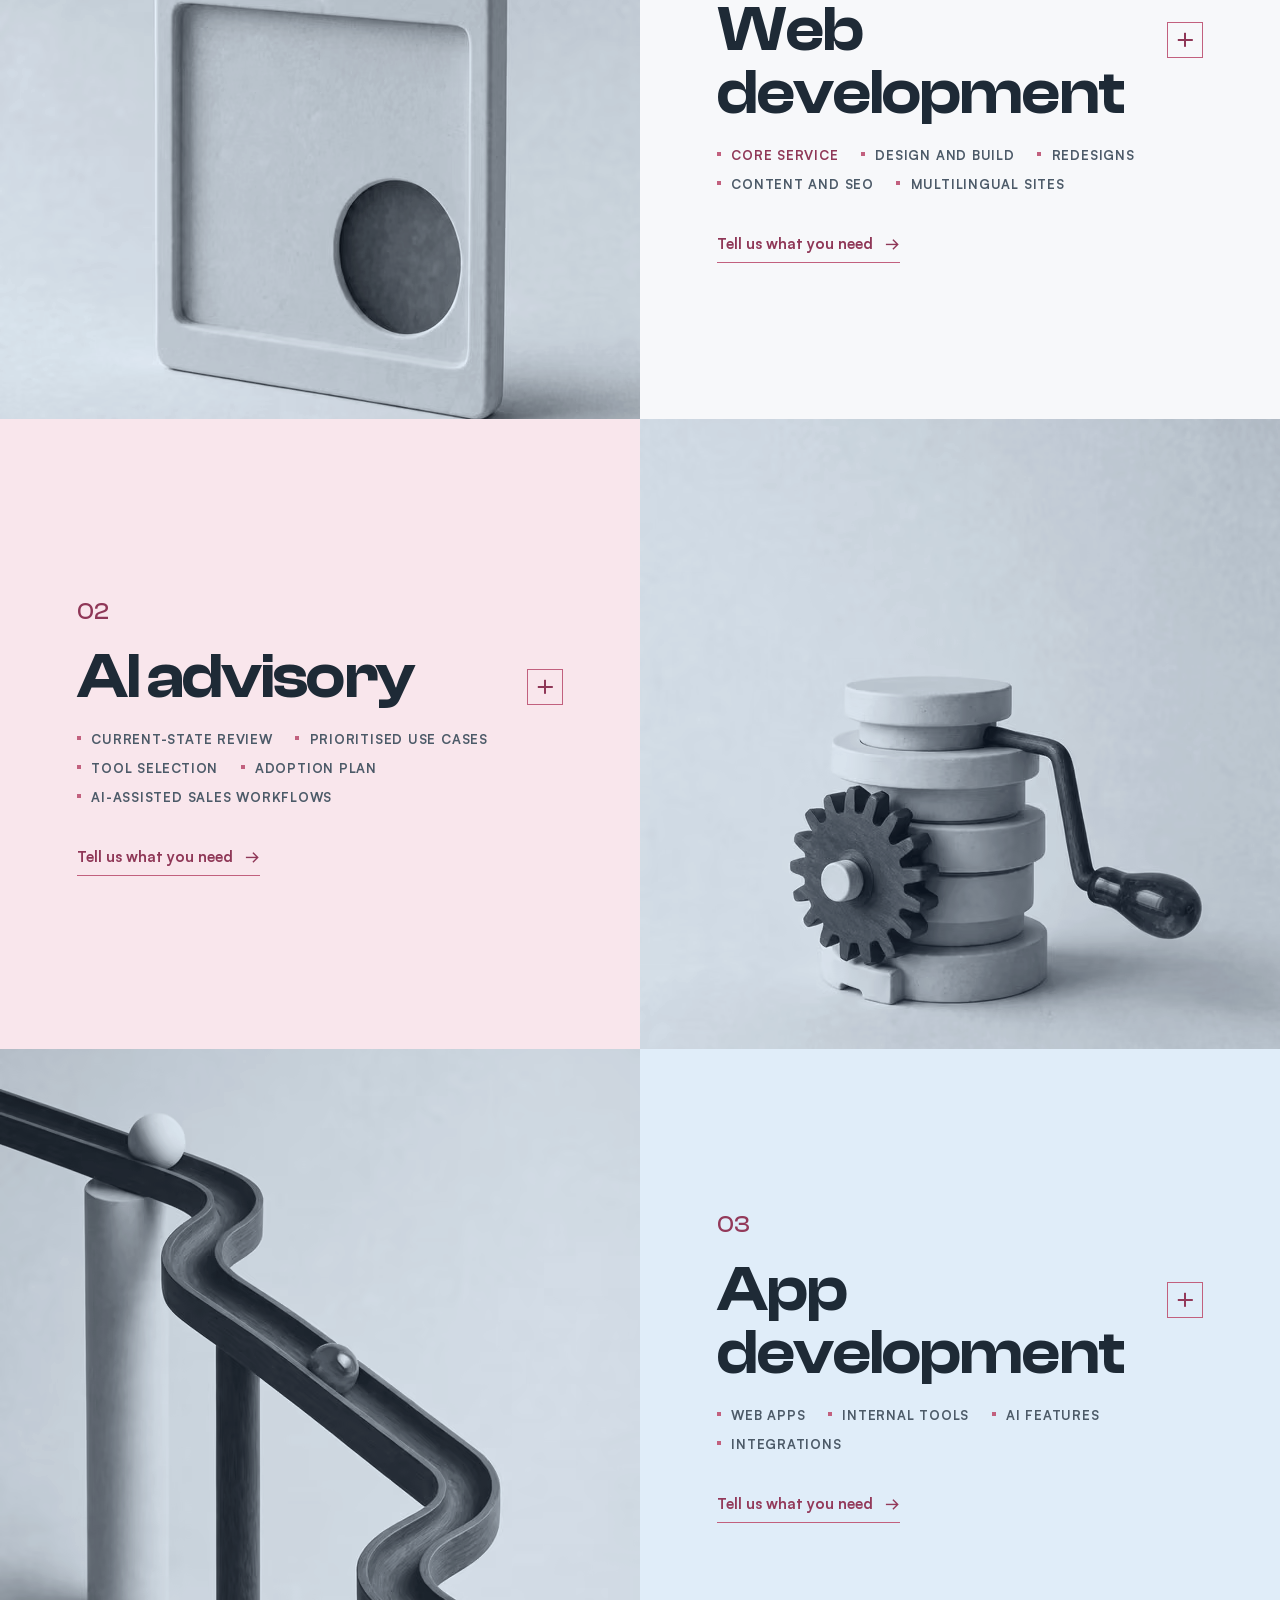
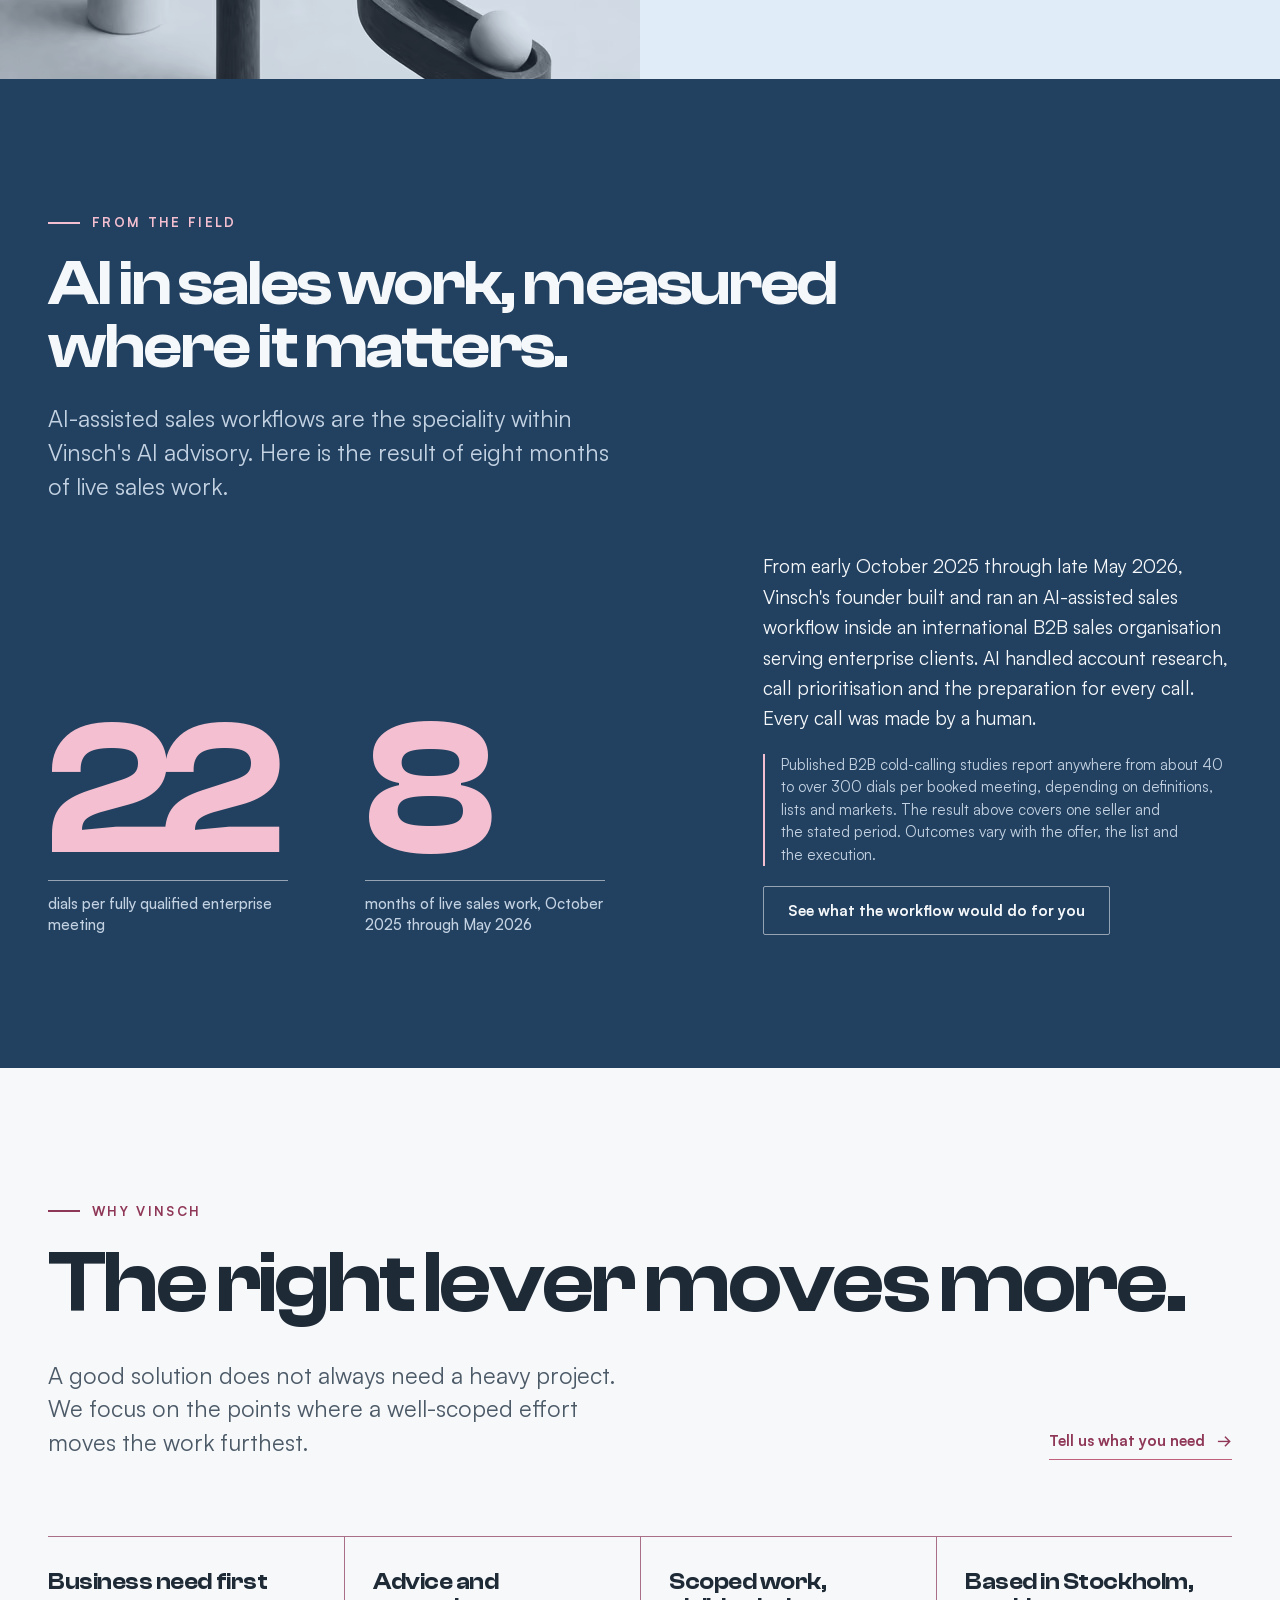
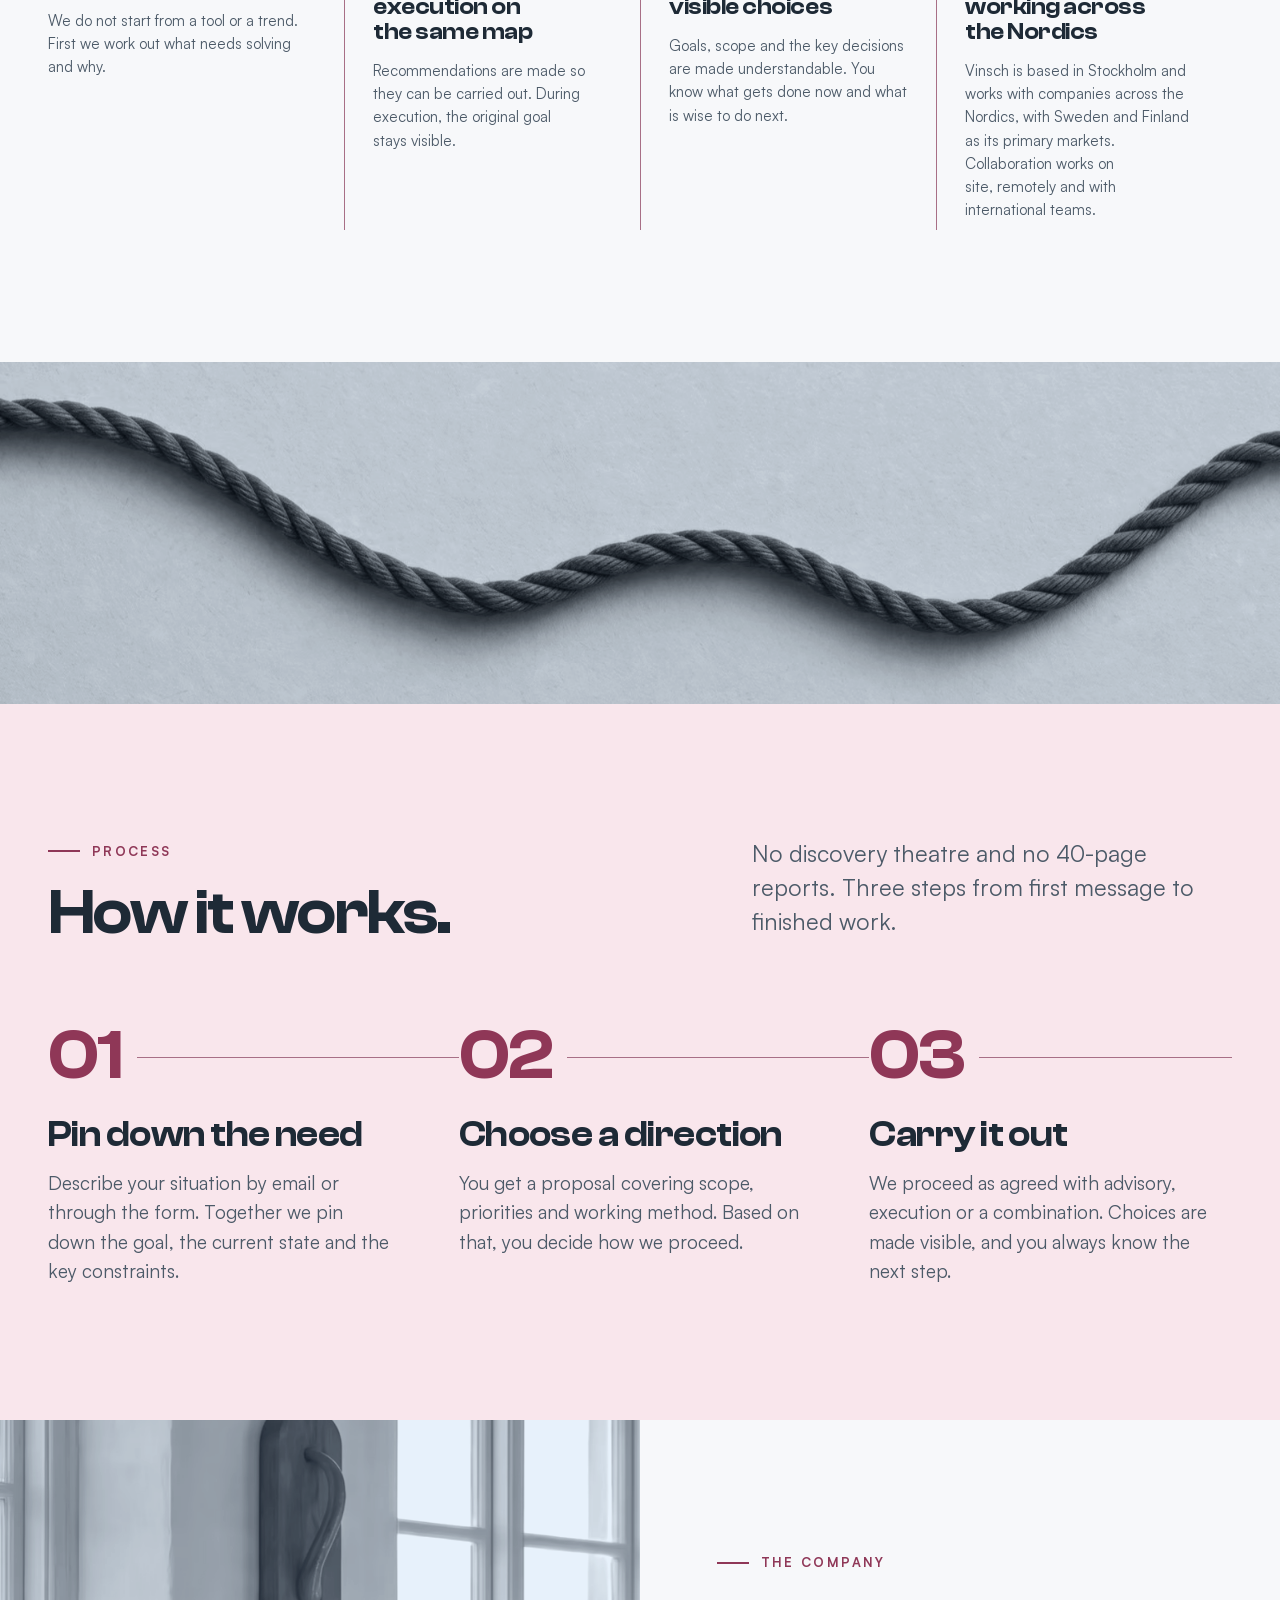
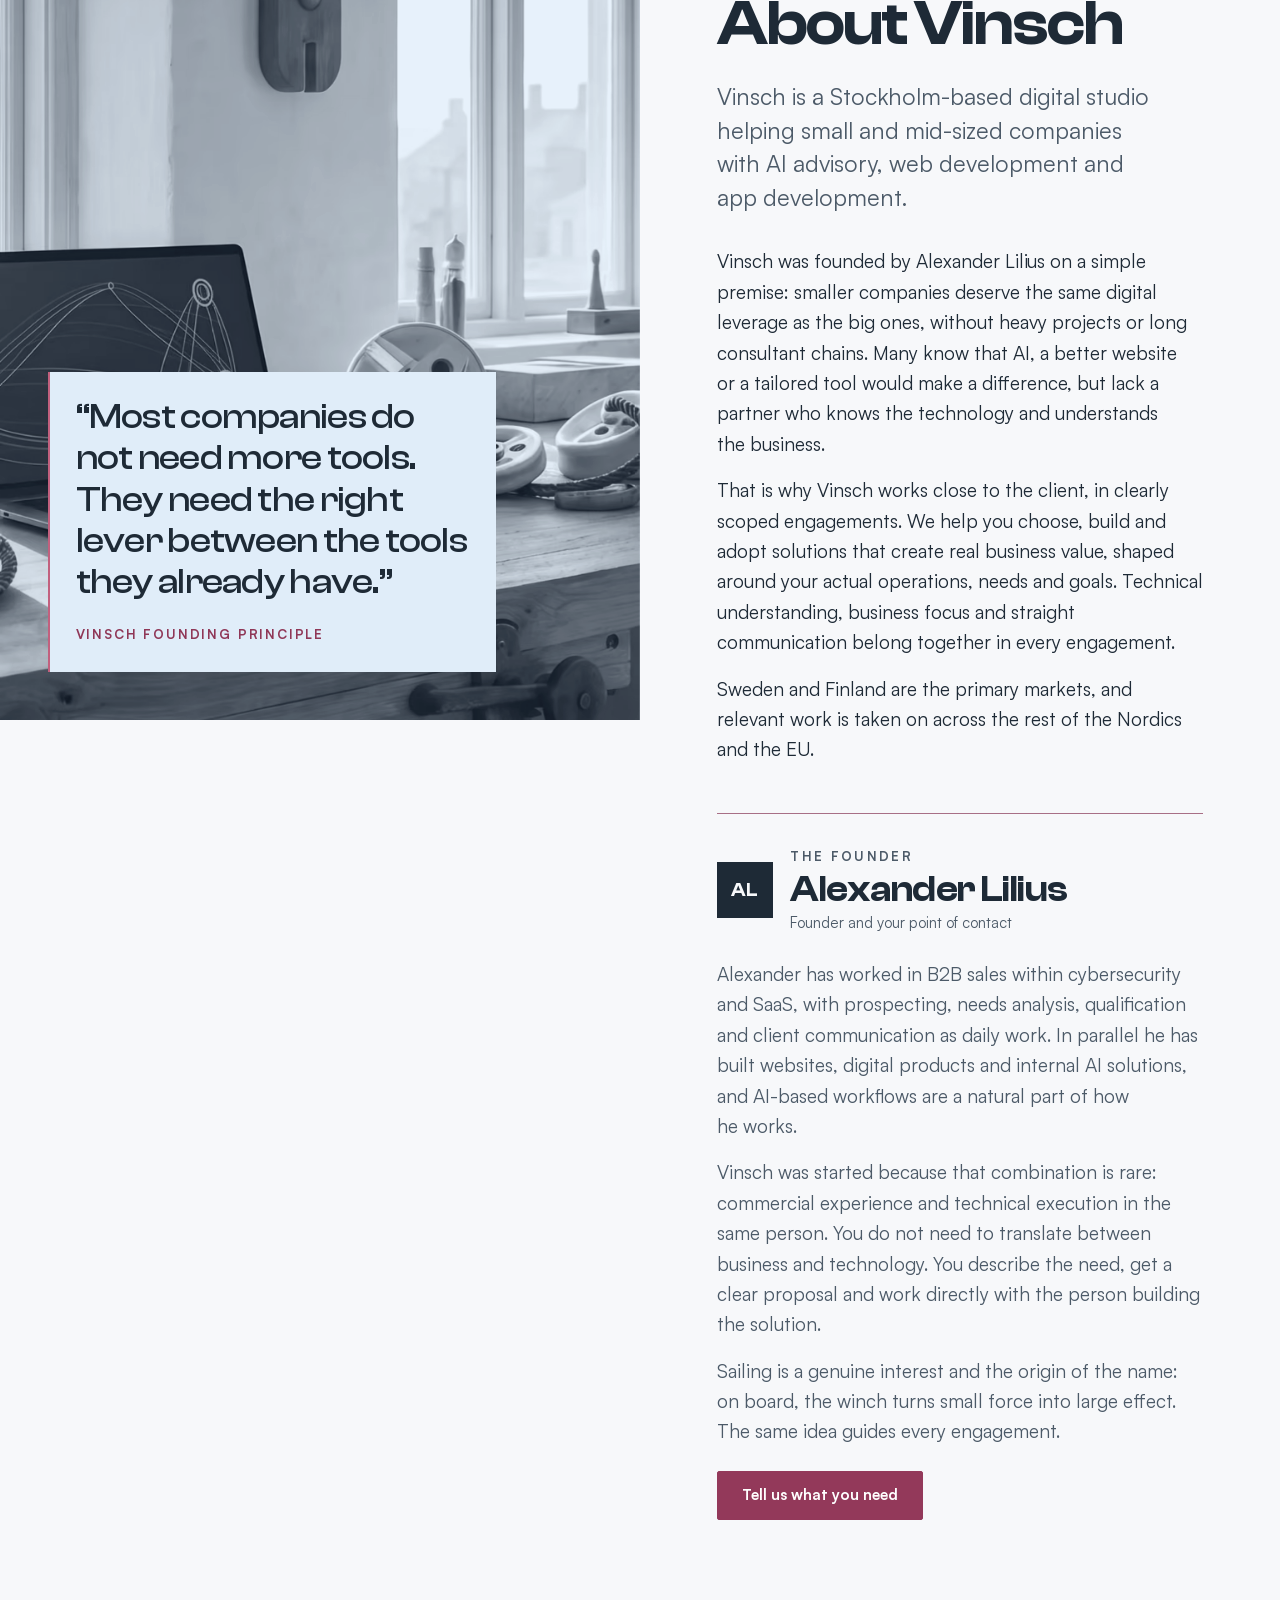
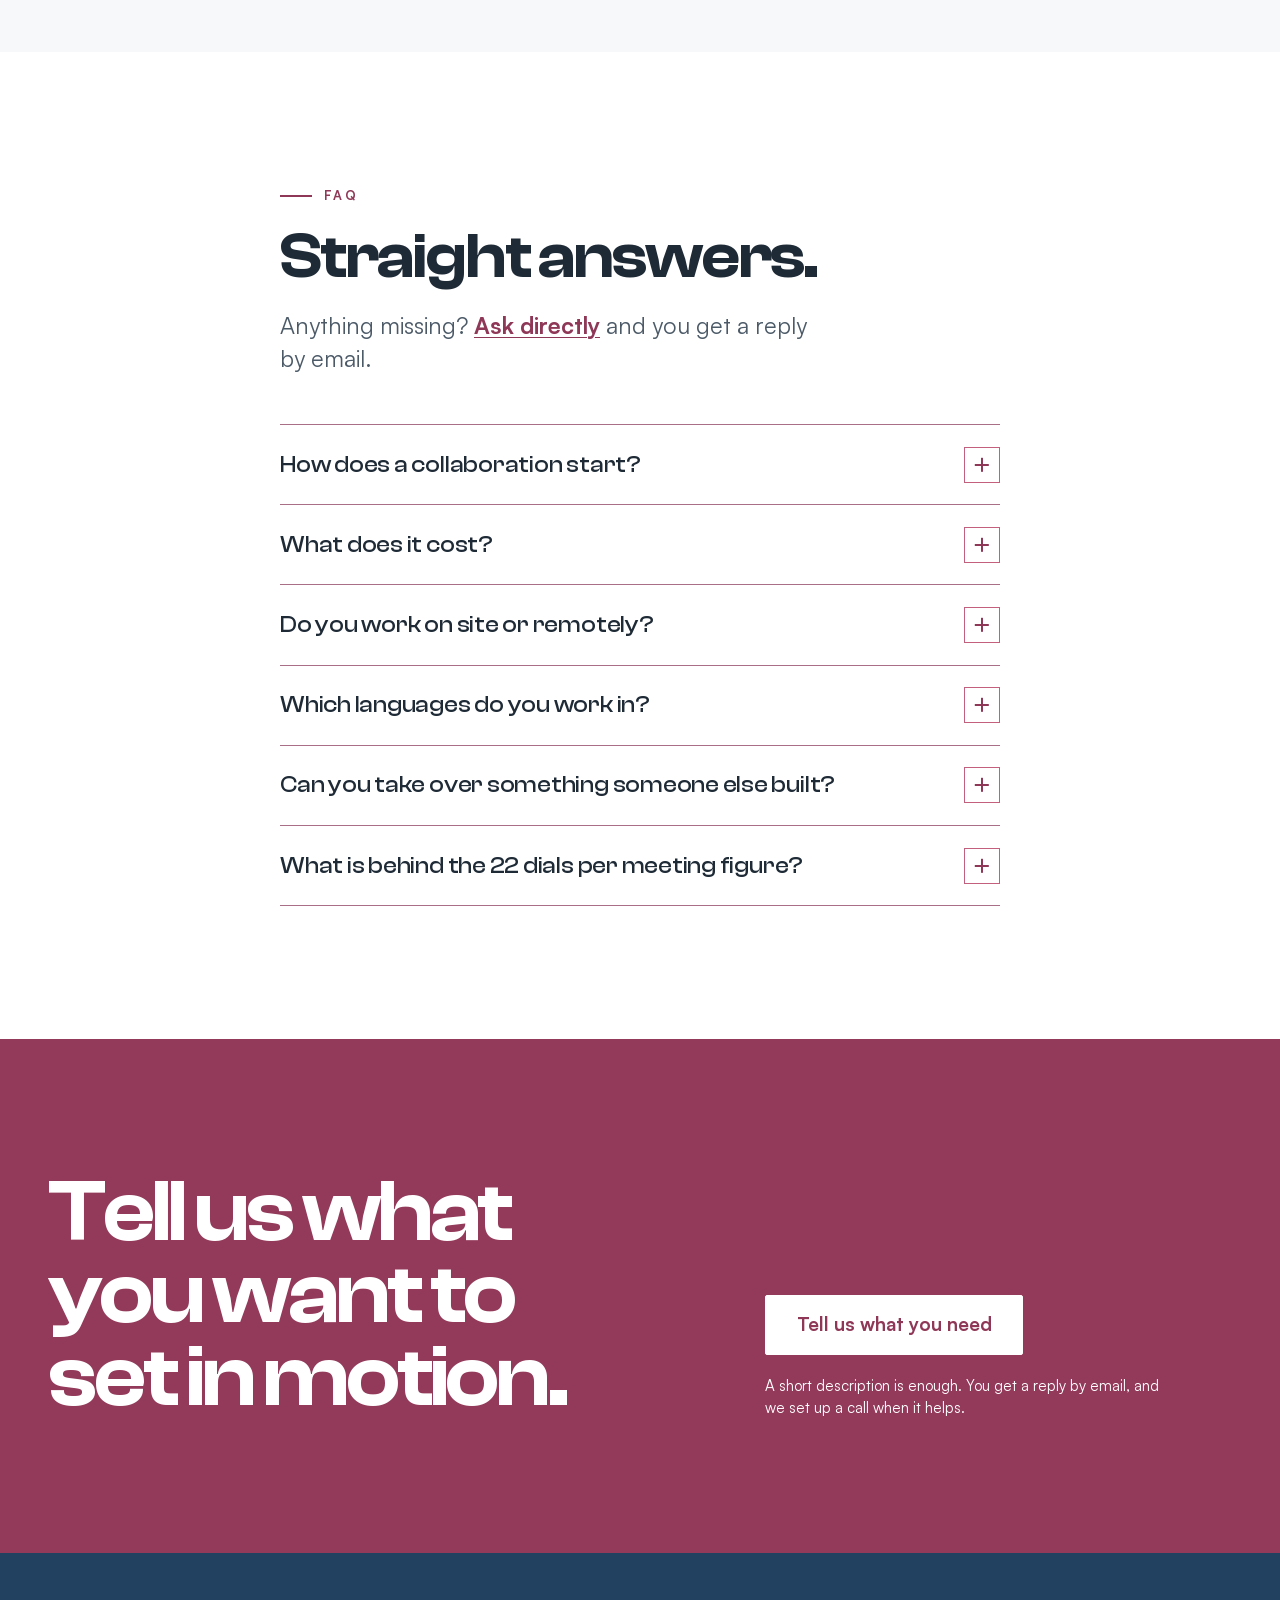
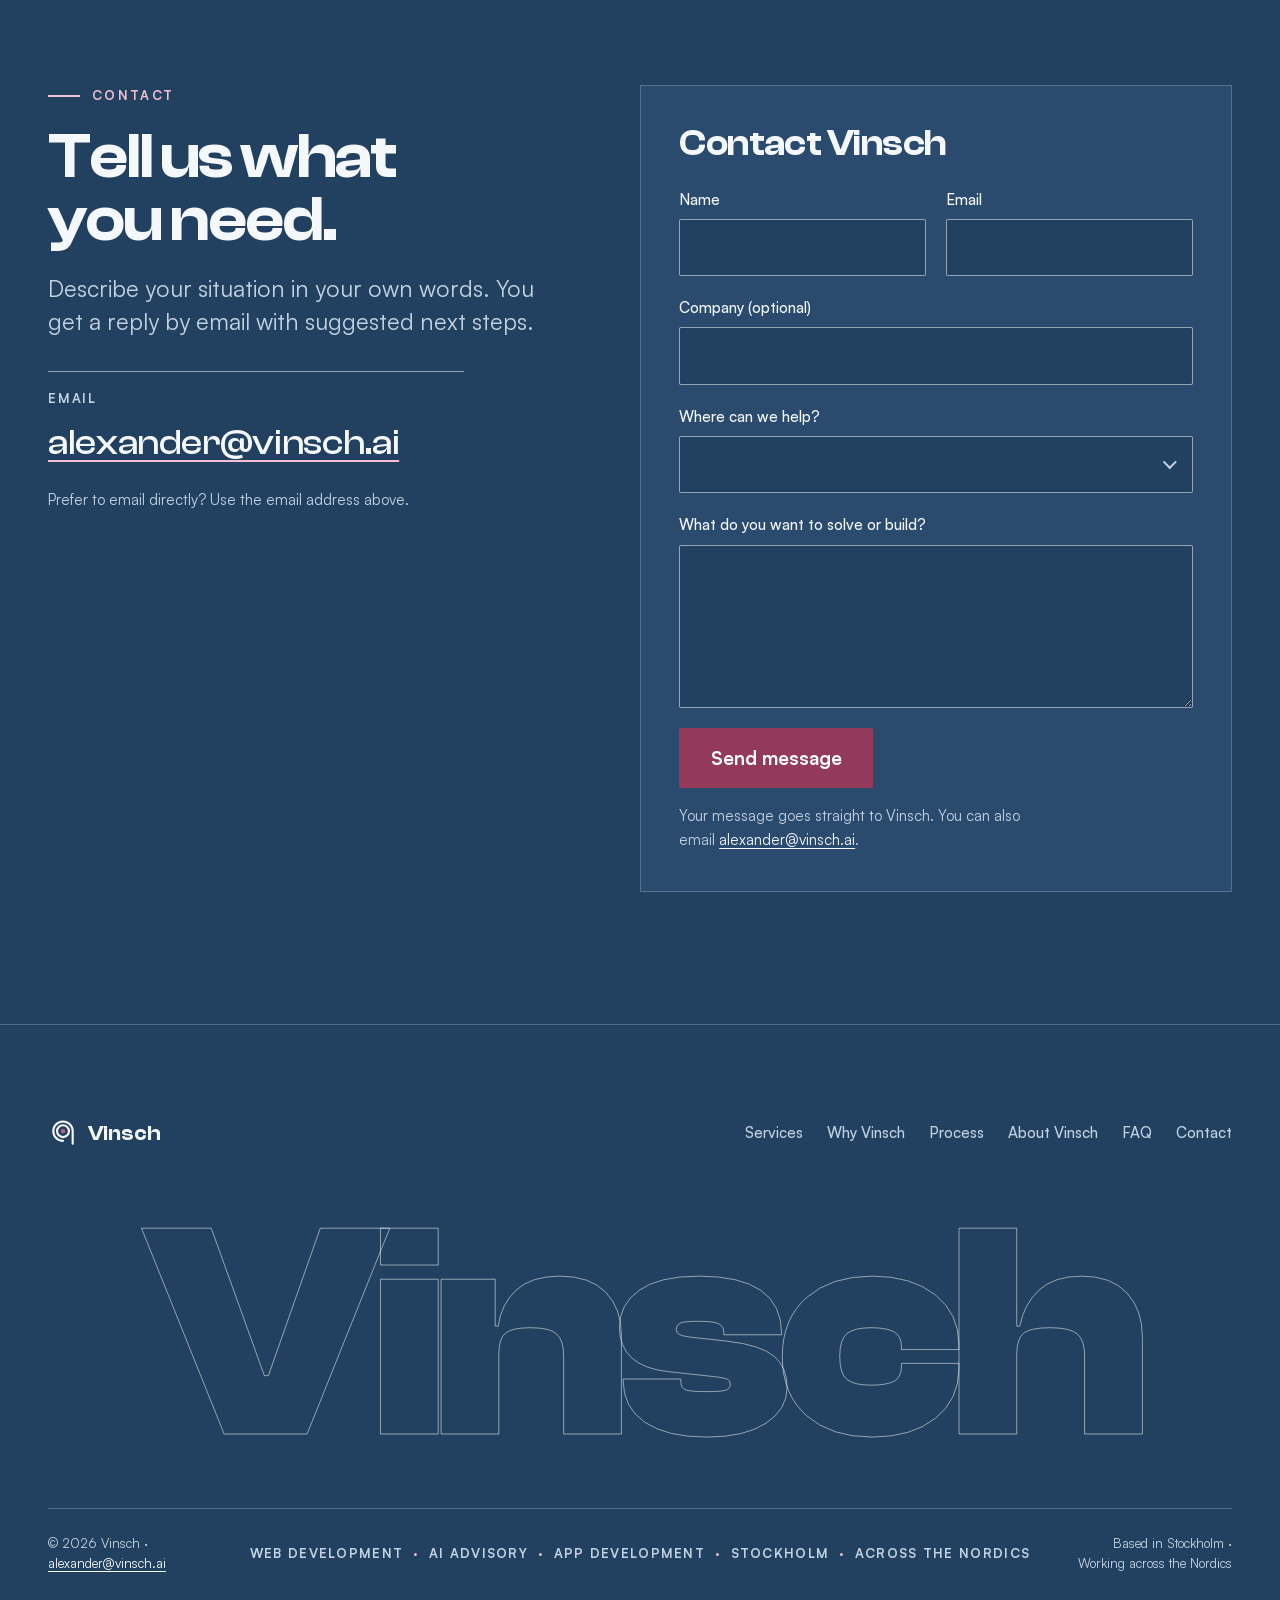
==== commit abb343d1: "Remove light-only hero title geometry so theme switch keeps identical layout and image framing" ====
--- a/index.html
+++ b/index.html
@@ -518,9 +518,8 @@
 .hero__word { display: inline-block; transform: translateY(112%); }
 .hero__title em { font-style: normal; color: var(--accent-text); }
 [data-theme="dark"] .hero__title em { color: var(--accent); }
-/* light theme: the paper duotone is too bright behind display type, so each line sits on its own scrim strip */
-[data-theme="light"] .hero__title { margin-left: -0.4rem; }
-[data-theme="light"] .hero__line { display: table; background: rgba(var(--scrim), 0.9); padding: 0.06em 0.4rem 0.14em; margin: 0 0 -0.04em; }
+/* Theme rules may only change colour. Hero title geometry (display, padding, margin) is shared by both themes
+   so the hero height, and therefore the cover-fitted image scale and position, is identical when switching theme. */
 [data-theme="light"] .hero__title em { color: var(--accent-deep); }
 @media (min-width: 881px) {
   [data-theme="light"] .hero__scrim {
